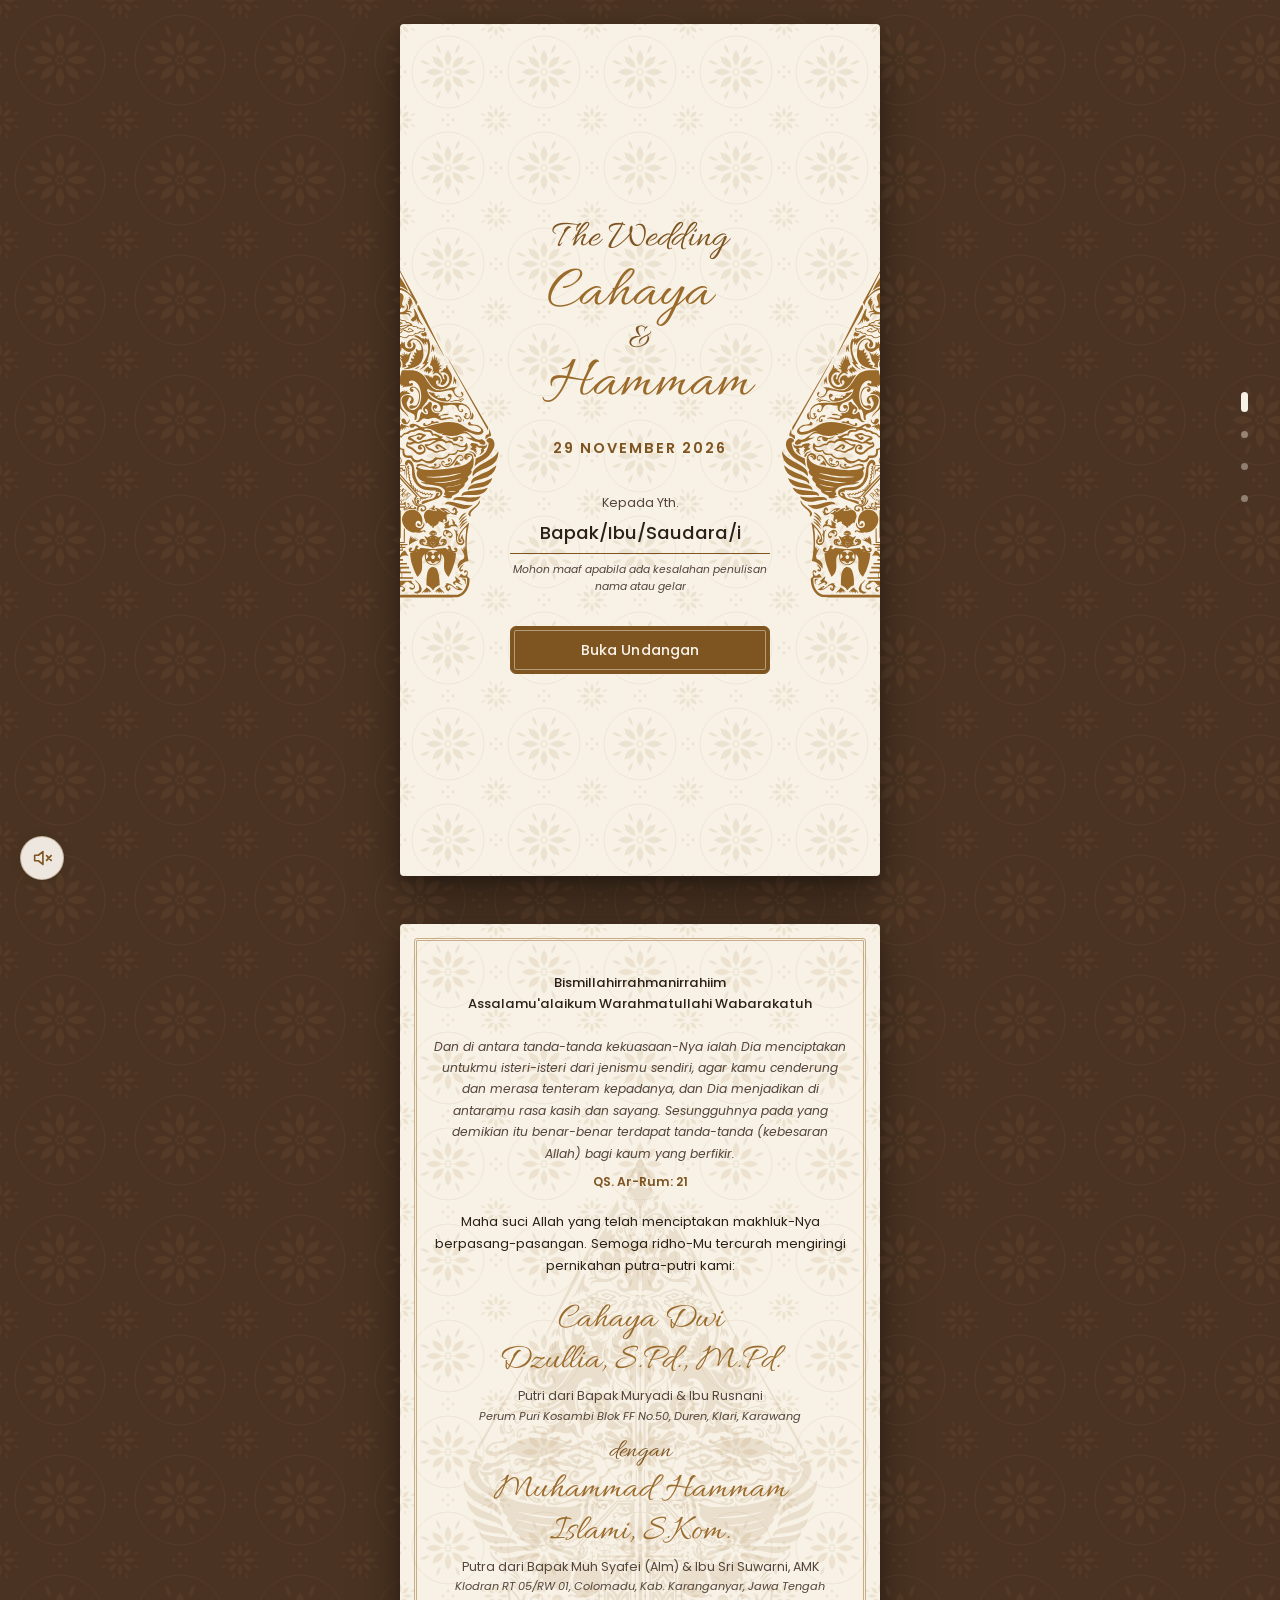
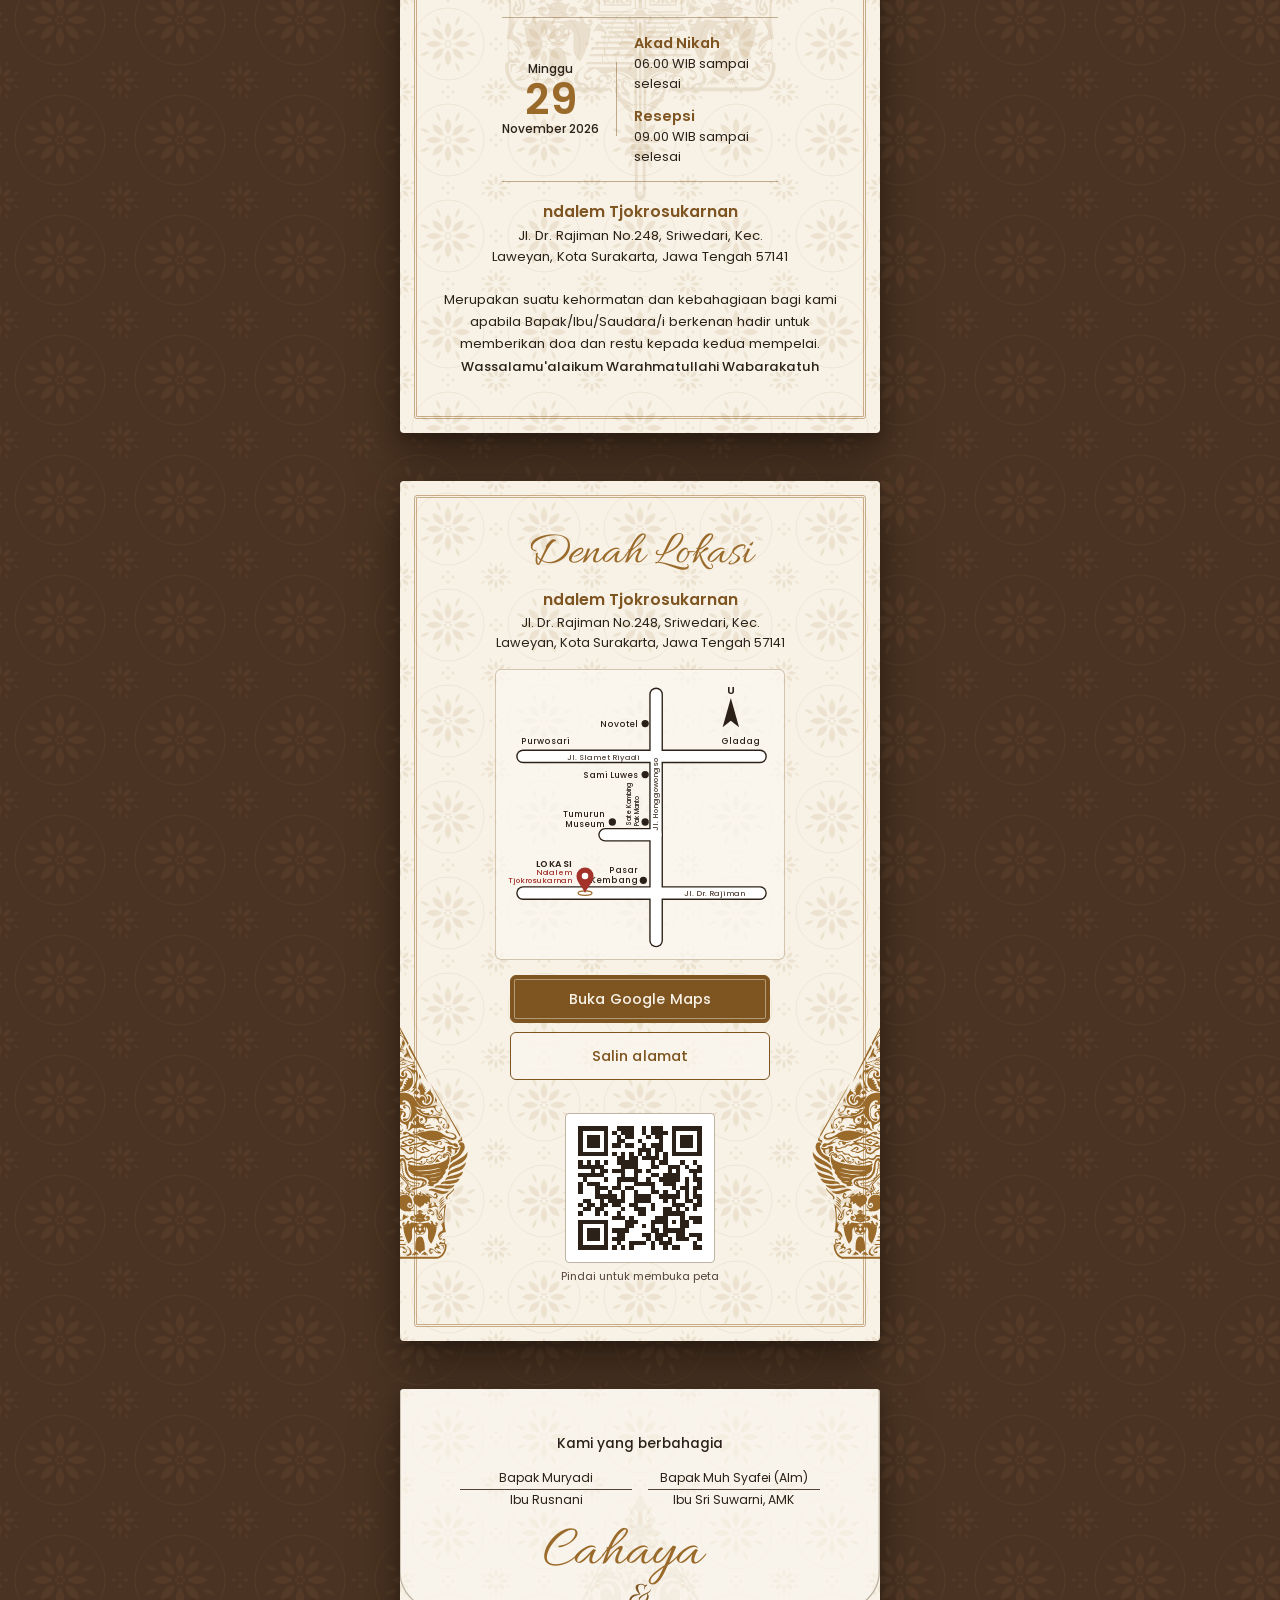
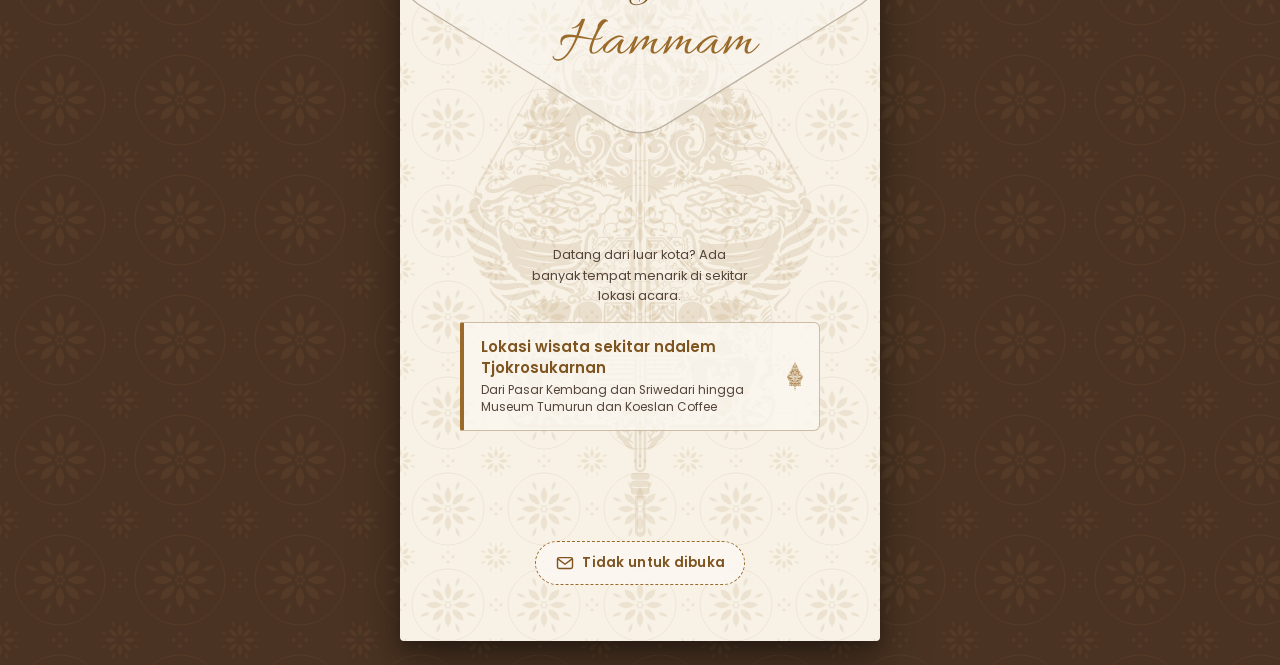
==== index.html @ ea9b7e8a "perubahan peta" ====
<!doctype html>
<html lang="id">
<head>
<meta charset="utf-8">
<meta name="viewport" content="width=device-width, initial-scale=1, viewport-fit=cover">
<meta http-equiv="Content-Security-Policy" content="default-src 'self'; img-src 'self' data:; style-src 'self' 'unsafe-inline'; font-src 'self'; script-src 'self'; base-uri 'self'; form-action 'none'">
<title>The Wedding of Cahaya &amp; Hammam</title>
<meta name="description" content="Undangan pernikahan Cahaya &amp; Hammam, Minggu 29 November 2026 di ndalem Tjokrosukarnan, Surakarta.">
<meta name="theme-color" content="#4A3322">

<meta property="og:type" content="website">
<meta property="og:url" content="https://hammamcahaya.github.io/">
<meta property="og:title" content="The Wedding of Cahaya &amp; Hammam">
<meta property="og:description" content="Minggu, 29 November 2026 di ndalem Tjokrosukarnan, Surakarta">
<meta property="og:image" content="https://hammamcahaya.github.io/assets/img/og-image.jpg?v=6">
<meta property="og:image:width" content="1200">
<meta property="og:image:height" content="630">
<meta name="twitter:card" content="summary_large_image">

<link rel="icon" href="./assets/img/gunungan.svg" type="image/svg+xml">
<link rel="preload" href="./assets/fonts/allura-400.woff2" as="font" type="font/woff2" crossorigin>
<link rel="preload" href="./assets/fonts/poppins-400.woff2" as="font" type="font/woff2" crossorigin>
<link rel="stylesheet" href="./css/style.css">
<script src="./js/main.js" defer></script>
</head>
<body>

<main class="book" id="book">

    <!-- ============ Halaman 1 · Sampul ============ -->
    <section class="page page--cover" id="hal-1" aria-label="Halaman 1 dari 4, sampul">
      <img class="gunungan gunungan--l" src="./assets/img/gunungan.svg" alt="">
      <img class="gunungan gunungan--r" src="./assets/img/gunungan.svg" alt="">
      <div class="page__body cover">
        <p class="cover__eyebrow script">The Wedding</p>
        <h1 class="cover__names script">
          <span>Cahaya</span>
          <span class="cover__amp">&amp;</span>
          <span>Hammam</span>
        </h1>
        <p class="cover__date">29 November 2026</p>

        <div class="guest">
          <p class="guest__to">Kepada Yth. Bapak/Ibu/Saudara/i</p>
          <p class="guest__name" id="guest-name">Bapak/Ibu/Saudara/i</p>
          <p class="guest__note">Mohon maaf apabila ada kesalahan penulisan nama atau gelar</p>
        </div>

        <button class="btn btn--primary" type="button" data-go="1" data-music-start>Buka Undangan</button>
      </div>
    </section>

    <!-- ============ Halaman 2 · Undangan ============ -->
    <section class="page page--invite" id="hal-2" aria-label="Halaman 2 dari 4, undangan">
      <img class="gunungan gunungan--center" src="./assets/img/gunungan.svg" alt="">
      <div class="page__frame" aria-hidden="true"></div>
      <div class="page__body invite">
        <p class="salam">Bismillahirrahmanirrahiim<br>Assalamu'alaikum Warahmatullahi Wabarakatuh</p>

        <blockquote class="ayat">
          <p>Dan di antara tanda-tanda kekuasaan-Nya ialah Dia menciptakan untukmu isteri-isteri dari jenismu sendiri, agar kamu cenderung dan merasa tenteram kepadanya, dan Dia menjadikan di antaramu rasa kasih dan sayang. Sesungguhnya pada yang demikian itu benar-benar terdapat tanda-tanda (kebesaran Allah) bagi kaum yang berfikir.</p>
          <cite>QS. Ar-Rum: 21</cite>
        </blockquote>

        <p class="lead">Maha suci Allah yang telah menciptakan makhluk-Nya berpasang-pasangan. Semoga ridho-Mu tercurah mengiringi pernikahan putra-putri kami:</p>

        <div class="couple">
          <h2 class="couple__name script">Cahaya Dwi Dzullia<span class="couple__degree">, S.Pd., M.Pd.</span></h2>
          <p class="couple__parent">Putri dari Bapak Muryadi &amp; Ibu Rusnani</p>
          <p class="couple__address">Perum Puri Kosambi Blok FF No.50, Duren, Klari, Karawang</p>
          <p class="couple__with">dengan</p>
          <h2 class="couple__name script">Muhammad Hammam Islami<span class="couple__degree">, S.Kom.</span></h2>
          <p class="couple__parent">Putra dari Bapak Muh Syafei (Alm) &amp; Ibu Sri Suwarni, AMK</p>
          <p class="couple__address">Klodran RT 05/RW 01, Colomadu, Kab. Karanganyar, Jawa Tengah</p>
        </div>

        <div class="when">
          <div class="when__date">
            <span class="when__day">Minggu</span>
            <span class="when__num">29</span>
            <span class="when__month">November 2026</span>
          </div>
          <div class="when__events">
            <div class="when__event">
              <h3>Akad Nikah</h3>
              <p>06.00 WIB sampai selesai</p>
            </div>
            <div class="when__event">
              <h3>Resepsi</h3>
              <p>09.00 WIB sampai selesai</p>
            </div>
          </div>
        </div>

        <address class="venue">
          <strong>ndalem Tjokrosukarnan</strong>
          Jl. Dr. Rajiman No.248, Sriwedari, Kec. Laweyan, Kota Surakarta, Jawa Tengah 57141
        </address>

        <p class="lead">Merupakan suatu kehormatan dan kebahagiaan bagi kami apabila Bapak/Ibu/Saudara/i berkenan hadir untuk memberikan doa dan restu kepada kedua mempelai.</p>
        <p class="salam">Wassalamu'alaikum Warahmatullahi Wabarakatuh</p>
      </div>
    </section>

    <!-- ============ Halaman 3 · Denah ============ -->
    <section class="page page--map" id="hal-3" aria-label="Halaman 3 dari 4, denah lokasi">
      <img class="gunungan gunungan--l gunungan--bottom" src="./assets/img/gunungan.svg" alt="">
      <img class="gunungan gunungan--r gunungan--bottom" src="./assets/img/gunungan.svg" alt="">
      <div class="page__frame" aria-hidden="true"></div>
      <div class="page__body map">
        <h2 class="map__title script">Denah Lokasi</h2>
        <address class="venue">
          <strong>ndalem Tjokrosukarnan</strong>
          Jl. Dr. Rajiman No.248, Sriwedari, Kec. Laweyan, Kota Surakarta, Jawa Tengah 57141
        </address>

        <div class="map__grid">
          <figure class="map__figure">
            <svg class="denah" viewBox="0 0 300 300" role="img" aria-labelledby="denah-title">
              <title id="denah-title">Denah: ndalem Tjokrosukarnan di Jl. Dr. Rajiman, sebelah barat Pasar Kembang. Dari Jl. Slamet Riyadi belok ke selatan lewat Jl. Honggowongso, melewati Sami Luwes, Sate Kambing Pak Manto, dan Tumurun Museum.</title>
              <g class="denah__road">
                <path d="M168 18V288"/>
                <path d="M22 86H282"/>
                <path d="M168 172H112"/>
                <path d="M22 236H282"/>
              </g>
              <g class="denah__road-in">
                <path d="M168 18V288"/>
                <path d="M22 86H282"/>
                <path d="M168 172H112"/>
                <path d="M22 236H282"/>
              </g>
              <g class="denah__label denah__label--road">
                <text x="110" y="89.5" text-anchor="middle">Jl. Slamet Riyadi</text>
                <text x="232" y="239.5" text-anchor="middle">Jl. Dr. Rajiman</text>
                <text transform="translate(170.5 128) rotate(-90)" text-anchor="middle">Jl. Honggowongso</text>
              </g>
              <g class="denah__label">
                <text x="20" y="72">Purwosari</text>
                <text x="282" y="72" text-anchor="end">Gladag</text>
              </g>
              <g class="denah__poi">
                <circle cx="156" cy="50" r="4"/>
                <circle cx="156" cy="106" r="4"/>
                <circle cx="156" cy="158" r="4"/>
                <circle cx="120" cy="158" r="4"/>
                <circle cx="154" cy="222" r="4"/>
              </g>
              <g class="denah__label">
                <text x="148" y="54" text-anchor="end">Novotel</text>
                <text x="148" y="110" text-anchor="end">Sami Luwes</text>
                <text x="112" y="152" text-anchor="end">Tumurun</text>
                <text x="112" y="163" text-anchor="end">Museum</text>
                <text x="148" y="214" text-anchor="end">Pasar</text>
                <text x="148" y="225" text-anchor="end">Kembang</text>
              </g>
              <g class="denah__label denah__label--vertical">
                <text transform="translate(140 162) rotate(-90)">Sate Kambing</text>
                <text transform="translate(149 162) rotate(-90)">Pak Manto</text>
              </g>
              <g class="denah__pin" transform="translate(90 236) scale(.85)">
                <ellipse cx="0" cy="0" rx="9" ry="3"/>
                <path d="M0 0C-4 -9 -11 -14 -11 -22A11 11 0 1 1 11 -22C11 -14 4 -9 0 0Z"/>
                <circle cx="0" cy="-22" r="4.2"/>
              </g>
              <g class="denah__label denah__label--venue">
                <text x="76" y="207" text-anchor="end">LOKASI</text>
                <text x="76" y="216" text-anchor="end" class="denah__venue-name">Ndalem</text>
                <text x="76" y="224.5" text-anchor="end" class="denah__venue-name">Tjokrosukarnan</text>
              </g>
              <g class="denah__north" transform="translate(250 40)">
                <path d="M0 -18L9 14L0 7L-9 14Z"/>
                <text x="0" y="-22" text-anchor="middle">U</text>
              </g>
            </svg>
          </figure>

          <div class="map__actions">
            <a class="btn btn--primary" href="https://maps.app.goo.gl/uGNZ8pQ9KB5hsvbt7" target="_blank" rel="noopener">Buka Google Maps</a>
            <button class="btn btn--ghost" type="button" id="copy-address" data-address="ndalem Tjokrosukarnan, Jl. Dr. Rajiman No.248, Sriwedari, Kec. Laweyan, Kota Surakarta, Jawa Tengah 57141">Salin alamat</button>
            <p class="copy-status" id="copy-status" role="status" aria-live="polite"></p>
            <figure class="qr">
              <img src="./assets/img/qr-maps.svg" alt="Kode QR menuju lokasi di Google Maps" width="96" height="96">
              <figcaption>Pindai untuk membuka peta</figcaption>
            </figure>
          </div>
        </div>
      </div>
    </section>

    <!-- ============ Halaman 4 · Penutup ============ -->
    <section class="page page--closing" id="hal-4" aria-label="Halaman 4 dari 4, penutup">
      <img class="gunungan gunungan--center" src="./assets/img/gunungan.svg" alt="">
      <div class="page__body closing">
        <div class="closing__flap">
          <svg class="envelope" viewBox="0 0 100 100" preserveAspectRatio="none" aria-hidden="true">
            <path d="M0 0V52Q0 58 4.6 61.9L44.6 95.5Q50 100 55.4 95.5L95.4 61.9Q100 58 100 52V0" vector-effect="non-scaling-stroke"/>
          </svg>
          <p class="closing__intro">Kami yang berbahagia</p>
          <div class="closing__families">
            <p><span>Bapak Muryadi</span><span>Ibu Rusnani</span></p>
            <p><span>Bapak Muh Syafei (Alm)</span><span>Ibu Sri Suwarni, AMK</span></p>
          </div>
          <p class="closing__names script"><span>Cahaya</span> <span class="cover__amp">&amp;</span> <span>Hammam</span></p>
        </div>

        <div class="chapters">
          <p class="chapters__intro">Datang dari luar kota? Ada banyak tempat menarik di sekitar lokasi acara.</p>
          <button class="chapter" type="button" data-modal="bab-sekitar">
            <span class="chapter__title">Lokasi wisata sekitar ndalem Tjokrosukarnan</span>
            <span class="chapter__hint">Dari Pasar Kembang dan Sriwedari hingga Museum Tumurun dan Koeslan Coffee</span>
          </button>
        </div>

        <button class="secret-link" type="button" data-modal="bab-hadiah">
          <svg viewBox="0 0 24 24" aria-hidden="true"><rect x="3" y="5.5" width="18" height="13" rx="2"/><path d="M3.5 7l8.5 6.5L20.5 7"/></svg>
          Tidak untuk dibuka
        </button>
      </div>
    </section>

</main>

<!-- Musik latar: preload="none" → baru diunduh setelah tamu menekan "Buka Undangan" atau tombol musik -->
<audio id="bgm" src="./assets/audio/yen-ing-tawang-lite.m4a" preload="none" loop></audio>
<button class="music-toggle" id="music-toggle" type="button" aria-label="Putar musik" aria-pressed="false">
  <svg class="icon-on" viewBox="0 0 24 24" aria-hidden="true"><path d="M4 9v6h4l5 4V5L8 9H4z"/><path d="M16.5 8.5a5 5 0 0 1 0 7M19 6a8.5 8.5 0 0 1 0 12"/></svg>
  <svg class="icon-off" viewBox="0 0 24 24" aria-hidden="true"><path d="M4 9v6h4l5 4V5L8 9H4z"/><path d="M17 9.5l5 5M22 9.5l-5 5"/></svg>
</button>

<nav class="dots" id="dots" aria-label="Halaman">
  <a href="#1" data-go="0" aria-label="Halaman 1, sampul"></a>
  <a href="#2" data-go="1" aria-label="Halaman 2, undangan"></a>
  <a href="#3" data-go="2" aria-label="Halaman 3, denah lokasi"></a>
  <a href="#4" data-go="3" aria-label="Halaman 4, penutup"></a>
</nav>

<!-- ============ Modal 1 ============ -->
<dialog class="sheet" id="bab-sekitar" aria-labelledby="bab-sekitar-title">
  <div class="sheet__head">
    <h2 id="bab-sekitar-title">Lokasi wisata sekitar ndalem Tjokrosukarnan</h2>
    <button class="sheet__close" type="button" data-close aria-label="Tutup">
      <svg viewBox="0 0 24 24" aria-hidden="true"><path d="M6 6l12 12M18 6L6 18"/></svg>
    </button>
  </div>
  <div class="sheet__body">
    <p class="sheet__lead">Ndalem Tjokrosukarnan berdiri di tepi Jalan Dr. Radjiman, jalan tertua di Kota Solo. Di sekitarnya ada pasar tradisional, museum, kampung batik, hingga kedai kopi modern. Tempat-tempat berikut diurutkan dari yang terdekat; jaraknya perkiraan garis lurus dari lokasi acara.</p>

    <h4>Pasar Kembang <span class="sheet__dist">± 100 m</span></h4>
    <figure class="sheet__fig">
      <img src="./assets/img/artikel/pasar-kembang.webp" alt="Bangunan Pasar Kembang Solo beratap merah dengan pedagang bunga di depannya" width="720" height="480" loading="lazy" decoding="async">
      <figcaption>Pasar Kembang, pusat jual beli bunga di Solo. <span class="credit">Foto: <a href="https://commons.wikimedia.org/wiki/File%3AFlower_market_pasar_kembang_solo_-_panoramio.jpg" target="_blank" rel="noopener">businesssolo</a>, <a href="https://creativecommons.org/licenses/by/3.0/deed.id" target="_blank" rel="noopener">CC BY 3.0</a></span></figcaption>
    </figure>
    <p>Tempat terdekat, hanya sepelemparan batu ke arah timur, di pertemuan Jalan Dr. Radjiman dan Jalan Honggowongso. Lokasi ini dahulu berupa taman; sejak 1960-an para pedagang bunga mulai berjualan di sana hingga menjadi pasar. Di sinilah warga Solo membeli kembang untuk <i>nyekar</i>, sesaji, dan upacara adat, termasuk <i>kembang setaman</i> untuk siraman pengantin. Banyak pedagangnya buka hingga 24 jam.</p>

    <h4>Tumurun Private Museum <span class="sheet__dist">± 200 m</span></h4>
    <figure class="sheet__fig">
      <img src="./assets/img/artikel/tumurun-raden-saleh.webp" alt="Lukisan kapal diterjang badai berbingkai emas karya Raden Saleh" width="720" height="480" loading="lazy" decoding="async">
      <figcaption><i>British Marine Vessel in Heavy Weather</i> karya Raden Saleh, salah satu koleksi Tumurun. <span class="credit">Foto: <a href="https://commons.wikimedia.org/wiki/File%3ALukisan_Raden_Saleh_British_Marine_Vessel_in_Heavy_Weather.jpg" target="_blank" rel="noopener">Risanprasetyo</a>, <a href="https://creativecommons.org/licenses/by-sa/4.0/deed.id" target="_blank" rel="noopener">CC BY-SA 4.0</a></span></figcaption>
    </figure>
    <p>Hanya beberapa langkah ke utara, museum seni rupa milik keluarga H.M. Lukminto ini dibuka pada April 2018. Nama <i>Tumurun</i> berasal dari kata <i>turun-temurun</i>. Koleksinya memadukan karya maestro seperti Raden Saleh, Affandi, dan Basoeki Abdullah dengan seni kontemporer dan mobil antik.</p>

    <h4>House of Danar Hadi <span class="sheet__dist">± 400 m</span></h4>
    <figure class="sheet__fig">
      <img src="./assets/img/artikel/danar-hadi.webp" alt="Tiga pembatik sedang membatik kain di meja kerja" width="720" height="480" loading="lazy" decoding="async">
      <figcaption>Pembatik di House of Danar Hadi. <span class="credit">Foto: <a href="https://commons.wikimedia.org/wiki/File%3AHouse_of_Danar_Hadi.jpg" target="_blank" rel="noopener">Christophe95</a>, <a href="https://creativecommons.org/licenses/by-sa/4.0/deed.id" target="_blank" rel="noopener">CC BY-SA 4.0</a></span></figcaption>
    </figure>
    <p>Di Jalan Slamet Riyadi, di kompleks nDalem Wuryaningratan, terdapat museum batik milik H. Santosa Doellah yang mengoleksi batik sejak 1967, mulai dari batik Belanda, Tionghoa, Djawa Hokokai, hingga batik keraton. Pengunjung bisa ikut tur, mencoba membatik, lalu bersantai di kafenya.</p>

    <h4>Museum Radya Pustaka <span class="sheet__dist">± 400 m</span></h4>
    <figure class="sheet__fig">
      <img src="./assets/img/artikel/radya-pustaka.webp" alt="Papan nama Museum Radya Pustaka Surakarta di depan bangunan museum" width="720" height="480" loading="lazy" decoding="async">
      <figcaption>Halaman depan Museum Radya Pustaka. <span class="credit">Foto: <a href="https://commons.wikimedia.org/wiki/File%3AHalaman_depan_Museum_Radya_Pustaka_Tahun_2024.jpg" target="_blank" rel="noopener">Sekar Jarwo Soekarno</a>, <a href="https://creativecommons.org/licenses/by/4.0/deed.id" target="_blank" rel="noopener">CC BY 4.0</a></span></figcaption>
    </figure>
    <p>Berada di dalam kompleks Taman Sriwedari, museum ini didirikan pada 28 Oktober 1890 oleh K.R.A. Sosrodiningrat IV, Patih Keraton Surakarta, dan dikenal sebagai museum tertua di Indonesia yang didirikan oleh pribumi. Koleksinya meliputi naskah Jawa kuno, wayang, dan benda pusaka.</p>

    <h4>Taman Sriwedari dan Wayang Orang <span class="sheet__dist">± 500 m</span></h4>
    <figure class="sheet__fig">
      <img src="./assets/img/artikel/sriwedari.webp" alt="Gapura lengkung berukir di pintu masuk Taman Sriwedari" width="720" height="480" loading="lazy" decoding="async">
      <figcaption>Gapura Taman Sriwedari. <span class="credit">Foto: <a href="https://commons.wikimedia.org/wiki/File%3AGate_of_Sriwedari_Park.jpg" target="_blank" rel="noopener">Christophe95</a>, <a href="https://creativecommons.org/licenses/by-sa/4.0/deed.id" target="_blank" rel="noopener">CC BY-SA 4.0</a></span></figcaption>
    </figure>
    <p>Di utara, di tepi Jalan Slamet Riyadi, terbentang Taman Sriwedari yang dibangun oleh Sri Susuhunan Pakubuwono X pada akhir abad ke-19 sebagai taman hiburan rakyat. Gedung Wayang Orang Sriwedari di dalamnya masih rutin mementaskan kisah Ramayana dan Mahabharata. Kawasan ini juga pernah menjadi tuan rumah PON I tahun 1948.</p>

    <h4>Pasar Klewer <span class="sheet__dist">± 1,2 km</span></h4>
    <figure class="sheet__fig">
      <img src="./assets/img/artikel/pasar-klewer.webp" alt="Bangunan Pasar Klewer bertingkat dengan papan nama besar di bagian depan" width="720" height="480" loading="lazy" decoding="async">
      <figcaption>Pasar Klewer, sentra batik di sisi barat Keraton Surakarta. <span class="credit">Foto: <a href="https://commons.wikimedia.org/wiki/File%3APasar_Klewer_Solo.jpg" target="_blank" rel="noopener">Aqilla Rahmi</a>, <a href="https://creativecommons.org/licenses/by/4.0/deed.id" target="_blank" rel="noopener">CC BY 4.0</a></span></figcaption>
    </figure>
    <p>Di ujung timur Jalan Dr. Radjiman, di sisi barat Keraton Surakarta, berdiri pusat grosir batik terbesar di Jawa Tengah. Namanya berasal dari kebiasaan pedagang memanggul batik di bahu hingga kainnya menjuntai, atau <i>kleweran</i>. Selain batik, di sini juga dijual lurik, kebaya, dan aneka kain untuk oleh-oleh.</p>

    <h4>Koeslan Coffee Roastery <span class="sheet__dist">± 1,8 km</span></h4>
    <p>Bagi pencinta kopi, mampirlah ke Jalan Dr. Radjiman No. 476B, masih satu jalan dengan lokasi acara ke arah barat. Koeslan adalah <i>roastery</i> kopi artisan asal Solo yang berdiri sejak 2016 dan menyangrai biji kopi Nusantara seperti Gayo, Flores, dan Toraja.</p>

    <h4>Kampung Batik Laweyan <span class="sheet__dist">± 2,2 km</span></h4>
    <figure class="sheet__fig">
      <img src="./assets/img/artikel/laweyan.webp" alt="Tukang becak melintas di depan rumah bertembok tinggi di Kampung Batik Laweyan" width="720" height="480" loading="lazy" decoding="async">
      <figcaption>Becak melintas di Kampung Batik Laweyan. <span class="credit">Foto: <a href="https://commons.wikimedia.org/wiki/File%3ABecak_Kampung_Batik_Laweyan.jpg" target="_blank" rel="noopener">Herusutimbul</a>, <a href="https://creativecommons.org/licenses/by-sa/4.0/deed.id" target="_blank" rel="noopener">CC BY-SA 4.0</a></span></figcaption>
    </figure>
    <p>Menyusuri Jalan Dr. Radjiman ke arah barat, Bapak/Ibu/Saudara/i akan sampai di kampung saudagar batik yang tersohor sejak masa kolonial. Rumah-rumah bertembok tinggi dan gang sempitnya kini dipenuhi toko batik dan tempat belajar membatik.</p>

    <p class="sheet__end">Selamat menikmati Solo. Kami berharap kehangatan kota ini ikut menyambut kehadiran Bapak/Ibu/Saudara/i.</p>
  </div>
</dialog>

<!-- ============ Modal 3 · Tidak untuk dibuka ============ -->
<dialog class="sheet sheet--short" id="bab-hadiah" aria-labelledby="bab-hadiah-title">
  <div class="sheet__head">
    <h2 id="bab-hadiah-title">Tidak untuk dibuka</h2>
    <button class="sheet__close" type="button" data-close aria-label="Tutup">
      <svg viewBox="0 0 24 24" aria-hidden="true"><path d="M6 6l12 12M18 6L6 18"/></svg>
    </button>
  </div>
  <div class="sheet__body">
    <p class="sheet__lead">Jika Anda ingin kami membeli kulkas 2 pintu, rumah 2 hektar, emas 76 kg, Manchester United, melengserkan *******, Anda dapat mengirim ke:</p>
    <div class="accounts">
      <div class="account">
        <img class="account__gunungan" src="./assets/img/gunungan.svg" alt="">
        <p class="account__bank">BCA</p>
        <div class="account__row">
          <p class="account__number">3920618714</p>
          <button class="account__copy" type="button" data-copy="3920618714" aria-label="Salin nomor rekening Muhammad Hammam Islami"><svg class="icon-copy" viewBox="0 0 24 24" aria-hidden="true"><rect x="9" y="9" width="11" height="11" rx="2"/><path d="M5 15V6a2 2 0 0 1 2-2h9"/></svg><svg class="icon-check" viewBox="0 0 24 24" aria-hidden="true"><path d="M5 12.5l4.5 4.5L19 7.5"/></svg></button>
        </div>
        <p class="account__name">Muhammad Hammam Islami</p>
        <p class="account__status" role="status" aria-live="polite"></p>
      </div>
      <div class="account">
        <img class="account__gunungan" src="./assets/img/gunungan.svg" alt="">
        <p class="account__bank">BCA</p>
        <div class="account__row">
          <p class="account__number">0154126119</p>
          <button class="account__copy" type="button" data-copy="0154126119" aria-label="Salin nomor rekening Cahaya Dwi Dzullia"><svg class="icon-copy" viewBox="0 0 24 24" aria-hidden="true"><rect x="9" y="9" width="11" height="11" rx="2"/><path d="M5 15V6a2 2 0 0 1 2-2h9"/></svg><svg class="icon-check" viewBox="0 0 24 24" aria-hidden="true"><path d="M5 12.5l4.5 4.5L19 7.5"/></svg></button>
        </div>
        <p class="account__name">Cahaya Dwi Dzullia</p>
        <p class="account__status" role="status" aria-live="polite"></p>
      </div>
    </div>
  </div>
</dialog>

</body>
</html>
---- css/style.css ----
/* =========================================================
   Undangan Cahaya & Hammam
   Mobile-first. Empat halaman disusun ke bawah dan digulir:
   penuh layar di HP, berupa lembaran di atas "meja" sogan di layar lebar.
   ========================================================= */

@font-face { font-family: "Allura"; src: url("../assets/fonts/allura-400.woff2") format("woff2"); font-weight: 400; font-display: swap; }
@font-face { font-family: "Poppins"; src: url("../assets/fonts/poppins-400.woff2") format("woff2"); font-weight: 400; font-display: swap; }
@font-face { font-family: "Poppins"; src: url("../assets/fonts/poppins-400i.woff2") format("woff2"); font-weight: 400; font-style: italic; font-display: swap; }
@font-face { font-family: "Poppins"; src: url("../assets/fonts/poppins-500.woff2") format("woff2"); font-weight: 500; font-display: swap; }
@font-face { font-family: "Poppins"; src: url("../assets/fonts/poppins-600.woff2") format("woff2"); font-weight: 600; font-display: swap; }

:root {
  --bg: #F7F1E6;        /* kertas krem */
  --paper: #FBF7F0;     /* kertas modal, lebih terang untuk bacaan panjang */
  --motif: #EADFC8;
  --gold: #9A6A2A;      /* ornamen & teks script besar (>= 24px) */
  --gold-ink: #7E5420;  /* teks emas kecil, kontras 5.9:1 */
  --ink: #2B2118;       /* teks isi, kontras 14:1 */
  --ink-soft: #54443A;
  --line: #BFB4A3;
  --sogan: #4A3322;     /* cokelat batik Solo untuk meja */
  --pin: #A3322B;

  --script: "Allura", "Segoe Script", cursive;
  --sans: "Poppins", system-ui, -apple-system, "Segoe UI", sans-serif;

  --pad-x: max(30px, 12.5%);
  --ease-page: cubic-bezier(.32, .08, .24, 1);

  font-size: clamp(14px, 1.85dvh, 17px);
}

*, *::before, *::after { box-sizing: border-box; }

html {
  scroll-snap-type: y proximity;
  scroll-behavior: smooth;
}

body {
  margin: 0;
  font-family: var(--sans);
  font-weight: 400;
  line-height: 1.55;
  color: var(--ink);
  background: var(--bg) url("../assets/img/motif.svg") 0 0 / 96px;
  -webkit-font-smoothing: antialiased;
  -webkit-tap-highlight-color: transparent;
}

h1, h2, h3, p, figure, blockquote, dl, dd, ol { margin: 0; }
button { font: inherit; color: inherit; }
img, svg { display: block; }

.script { font-family: var(--script); font-weight: 400; color: var(--gold); line-height: 1.05; }

:focus-visible { outline: 2px solid var(--gold-ink); outline-offset: 3px; border-radius: 4px; }

/* ---------- Halaman ---------- */

.page {
  position: relative;
  overflow: hidden;
  min-height: 100vh;
  min-height: 100svh;
  background: var(--bg) url("../assets/img/motif.svg") 0 0 / 96px;
  scroll-snap-align: start;
}

.page__body {
  position: relative;
  z-index: 2;
  min-height: inherit;
  display: flex;
  flex-direction: column;
  align-items: center;
  justify-content: center;
  text-align: center;
  padding:
    calc(48px + env(safe-area-inset-top))
    var(--pad-x)
    calc(56px + env(safe-area-inset-bottom));
}

/* bingkai ganda seperti kartu undangan */
.page__frame {
  position: absolute;
  inset: 14px;
  border: 3px double rgba(154, 106, 42, .5);
  border-radius: 3px;
  pointer-events: none;
  z-index: 1;
}

/* garis tipis pemisah antarhalaman di HP */
.page + .page { border-top: 1px solid rgba(126, 84, 32, .18); }

/* ---------- Gunungan ---------- */

.gunungan {
  position: absolute;
  z-index: 1;
  top: 50%;
  width: clamp(150px, 52%, 300px);
  height: auto;
  pointer-events: none;
  -webkit-user-drag: none;
}
.gunungan--l { left: 0; transform: translate(-60%, -50%); }
.gunungan--r { right: 0; transform: translate(60%, -50%); }

/* halaman 2 & 4: satu gunungan di tengah, samar di belakang teks seperti tanda air */
.gunungan--center {
  left: 50%;
  width: min(80%, 360px);
  transform: translate(-50%, -50%);
  opacity: .13;
}

/* halaman 3: gunungan di sudut bawah kiri dan kanan */
.gunungan--bottom { width: clamp(120px, 38%, 230px); top: auto; bottom: 3%; }
.gunungan--bottom.gunungan--l { transform: translateX(-62%); }
.gunungan--bottom.gunungan--r { transform: translateX(62%); }

/* ---------- Tombol ---------- */

.btn {
  display: inline-flex;
  align-items: center;
  justify-content: center;
  min-height: 48px;
  width: min(100%, 17rem);
  padding: .7rem 1.4rem;
  border-radius: 6px;
  border: 1px solid var(--gold-ink);
  font-size: .95rem;
  font-weight: 500;
  letter-spacing: .01em;
  text-decoration: none;
  cursor: pointer;
  transition: background-color .2s, color .2s;
}
.btn--primary {
  background: var(--gold-ink);
  color: var(--bg);
  box-shadow: inset 0 0 0 3px var(--gold-ink), inset 0 0 0 4px rgba(247, 241, 230, .45);
}
.btn--primary:hover { background: #6A461A; }
.btn--ghost { background: rgba(251, 247, 240, .7); color: var(--gold-ink); }
.btn--ghost:hover { background: var(--paper); }

/* ---------- Halaman 1 · Sampul ---------- */

/* sampul: kolom teks selebar ruang di antara dua gunungan (40% lebar gunungan terlihat), agar huruf tidak jatuh di atas ornamen */
.page__body.cover { gap: 0; padding-inline: calc(clamp(150px, 52%, 300px) * .4 + 6px); }

.cover__eyebrow { font-size: 2.5rem; color: var(--gold-ink); }

.cover__names {
  display: flex;
  flex-direction: column;
  align-items: center;
  margin-top: .6rem;
  font-size: clamp(3rem, 6.6dvh, 4.4rem);
  line-height: .92;
}
.cover__names span:last-child { margin-left: .35em; }
.cover__names span:first-child { margin-right: .35em; }
.cover__amp { font-size: .6em; color: var(--gold-ink); line-height: 1; }

.cover__date {
  margin-top: 1.6rem;
  font-size: .95rem;
  font-weight: 600;
  letter-spacing: .14em;
  text-transform: uppercase;
  color: var(--gold-ink);
}

.guest {
  width: min(100%, 17rem);
  margin: 2.2rem 0 2rem;
}
.guest__to { font-size: .82rem; color: var(--ink-soft); }
.guest__name {
  margin-top: .35rem;
  padding: .25rem 0 .45rem;
  border-bottom: 1px solid var(--gold-ink);
  font-size: 1.2rem;
  font-weight: 500;
  line-height: 1.35;
  overflow-wrap: anywhere;
  text-wrap: balance;
}
.guest__note { margin-top: .55rem; font-size: .7rem; font-style: italic; color: var(--ink-soft); }

/* ---------- Halaman 2 · Undangan ---------- */

/* halaman 2 tidak punya gunungan di sisi, jadi kolom isi boleh lebih lebar (tetap di dalam bingkai) */
.page__body.invite { font-size: .86rem; padding-inline: max(30px, 7%); }

.salam { font-weight: 500; line-height: 1.6; }

.ayat {
  margin: 1.4rem 0 1.2rem;
  font-size: .8rem;
  font-style: italic;
  line-height: 1.75;
  color: var(--ink-soft);
}
.ayat cite {
  display: block;
  margin-top: .45rem;
  font-style: normal;
  font-weight: 600;
  color: var(--gold-ink);
}

.lead { line-height: 1.7; text-wrap: pretty; }

.couple { margin: 1.1rem 0 1.4rem; }
.couple__name { margin-top: .3rem; font-size: 2.35rem; line-height: 1.15; text-wrap: balance; }
/* gelar ditulis dengan huruf yang sama dengan nama, tetapi tidak terpisah dari baris nama */
.couple__degree { white-space: nowrap; }
.couple__parent { margin-top: .3rem; font-size: .82rem; color: var(--ink-soft); }
.couple__address { margin-top: .15rem; font-size: .74rem; font-style: italic; line-height: 1.5; color: var(--ink-soft); }
.couple__with { margin: .9rem 0 .3rem; font-family: var(--script); font-size: 1.7rem; color: var(--gold-ink); line-height: 1; }

.when {
  display: grid;
  grid-template-columns: auto 1fr;
  align-items: center;
  gap: 1.1rem;
  width: min(100%, 18rem);
  margin-bottom: 1.2rem;
  padding: .9rem 0;
  border-block: 1px solid rgba(126, 84, 32, .45);
  text-align: left;
}
.when__date {
  display: grid;
  justify-items: center;
  padding-right: 1.1rem;
  border-right: 1px solid rgba(126, 84, 32, .45);
  line-height: 1.2;
}
.when__day, .when__month { font-size: .78rem; font-weight: 500; }
.when__num { font-size: 2.8rem; font-weight: 600; color: var(--gold); line-height: 1.05; }
.when__events { display: grid; gap: .7rem; }
.when__event h3 { font-size: .95rem; font-weight: 600; color: var(--gold-ink); }
.when__event p { font-size: .84rem; }

.venue {
  margin-bottom: 1.4rem;
  font-style: normal;
  line-height: 1.6;
  text-wrap: balance;
}
.venue strong { display: block; font-size: 1.02rem; font-weight: 600; color: var(--gold-ink); }

.invite > .lead:last-of-type { margin-bottom: 1rem; }

/* ---------- Halaman 3 · Denah ---------- */

.map__title { font-size: 3.1rem; margin-bottom: .6rem; }
.map .venue { font-size: .84rem; margin-bottom: 1rem; }

.map__grid {
  display: grid;
  gap: 1rem;
  justify-items: center;
  width: 100%;
}

.map__figure {
  width: min(100%, 19rem);
  padding: .5rem;
  background: rgba(251, 247, 240, .75);
  border: 1px solid rgba(126, 84, 32, .3);
  border-radius: 6px;
}
.denah { width: 100%; height: auto; font-family: var(--sans); }
.denah__road path { fill: none; stroke: var(--ink); stroke-width: 15; stroke-linecap: round; }
.denah__road-in path { fill: none; stroke: #fff; stroke-width: 12; stroke-linecap: round; }
.denah__label text { font-size: 9.5px; font-weight: 500; fill: var(--ink); }
.denah__label--road text { font-size: 8.5px; font-weight: 500; fill: var(--ink-soft); }
.denah__label--venue text { font-size: 10px; font-weight: 700; letter-spacing: .04em; fill: var(--ink); }
.denah__label--venue .denah__venue-name { font-size: 8.5px; font-weight: 500; letter-spacing: 0; fill: var(--pin); }
.denah__label--vertical text { font-size: 7px; }
.denah__poi circle { fill: var(--ink); }
.denah__pin ellipse { fill: none; stroke: var(--gold); stroke-width: 1.6; }
.denah__pin path { fill: var(--pin); }
.denah__pin circle { fill: #fff; }
.denah__north path { fill: var(--ink); }
.denah__north text { font-size: 12px; font-weight: 600; fill: var(--ink); }

.map__actions {
  display: grid;
  gap: .6rem;
  justify-items: center;
  width: 100%;
}
.copy-status { min-height: 1.2em; font-size: .78rem; color: var(--gold-ink); }

.qr { display: grid; justify-items: center; gap: .35rem; }
.qr img {
  width: 96px;
  height: 96px;
  padding: 4px;
  background: #fff;
  border: 1px solid var(--line);
  border-radius: 4px;
}
.qr figcaption { font-size: .72rem; color: var(--ink-soft); }

/* Di perangkat dengan mouse, tamu bisa memindai QR dengan HP-nya: tampilkan besar. */
@media (hover: hover) and (pointer: fine) {
  .qr img { width: 150px; height: 150px; }
}

/* ---------- Halaman 4 · Penutup ---------- */

/* tanpa padding samping agar garis amplop menempel tepat di pojok kiri-kanan halaman */
.closing { justify-content: flex-start; padding-top: 0; padding-inline: 0; }

.closing__flap {
  position: relative;
  width: 100%;
  padding: calc(44px + env(safe-area-inset-top)) var(--pad-x) 4.6rem;
}
.envelope {
  position: absolute;
  inset: 0;
  width: 100%;
  height: 100%;
  overflow: visible;
  pointer-events: none;
}
.envelope path { fill: rgba(251, 247, 240, .55); stroke: var(--line); stroke-width: 1.4; }

.closing__intro { position: relative; font-size: .9rem; font-weight: 500; }

.closing__families {
  position: relative;
  display: grid;
  grid-template-columns: 1fr 1fr;
  gap: 1rem;
  margin-top: 1rem;
  font-size: .8rem;
  line-height: 1.35;
}
.closing__families span { display: block; }
.closing__families span:first-child { padding-bottom: .15rem; border-bottom: 1px solid var(--ink-soft); margin-bottom: .15rem; }

.closing__names {
  position: relative;
  margin-top: 1.1rem;
  font-size: clamp(2.8rem, 6.6dvh, 3.8rem);
  display: flex;
  flex-direction: column;
  align-items: center;
  line-height: .95;
}
.closing__names span:first-child { margin-right: .6em; }
.closing__names span:last-child { margin-left: .6em; }

.chapters {
  display: grid;
  gap: .8rem;
  width: 100%;
  margin-block: auto;
  padding: 1.6rem var(--pad-x) 0;
}
.chapters__intro { max-width: 15.5rem; margin: 0 auto .2rem; font-size: .84rem; line-height: 1.6; color: var(--ink-soft); text-wrap: pretty; }

.chapter {
  display: grid;
  gap: .2rem;
  width: 100%;
  padding: .95rem 3rem .95rem 1.1rem;
  text-align: left;
  cursor: pointer;
  background: rgba(251, 247, 240, .82) url("../assets/img/gunungan.svg") no-repeat right 1rem center / 16px auto;
  border: 1px solid rgba(126, 84, 32, .35);
  border-left: 4px solid var(--gold);
  border-radius: 2px 6px 6px 2px;
  transition: background-color .2s, border-color .2s;
}
.chapter:hover { background-color: #fff; border-color: var(--gold-ink); }
.chapter__title { font-size: .98rem; font-weight: 600; color: var(--gold-ink); line-height: 1.35; }
.chapter__hint { font-size: .78rem; color: var(--ink-soft); line-height: 1.45; }

/* tombol "Tidak untuk dibuka" di dasar halaman 4: amplop bergaris putus-putus */
.secret-link {
  display: inline-flex;
  align-items: center;
  gap: .5rem;
  margin-top: 2rem;
  min-height: 44px;
  padding: .55rem 1.2rem;
  border: 1.5px dashed var(--gold);
  border-radius: 999px;
  background: rgba(251, 247, 240, .9);
  font-size: .88rem;
  font-weight: 600;
  letter-spacing: .02em;
  color: var(--gold-ink);
  cursor: pointer;
  transition: background-color .2s;
}
.secret-link svg { width: 20px; height: 20px; fill: none; stroke: currentColor; stroke-width: 1.7; stroke-linejoin: round; }
.secret-link:hover { background: #fff; }

/* ---------- Tombol musik ---------- */

.music-toggle {
  position: fixed;
  left: calc(14px + env(safe-area-inset-left));
  bottom: calc(14px + env(safe-area-inset-bottom));
  z-index: 60;
  display: grid;
  place-items: center;
  width: 44px;
  height: 44px;
  padding: 0;
  border: 1px solid rgba(126, 84, 32, .35);
  border-radius: 50%;
  background: rgba(251, 247, 240, .92);
  box-shadow: 0 2px 10px rgba(43, 33, 24, .18);
  cursor: pointer;
}
.music-toggle svg {
  grid-area: 1 / 1;
  width: 22px;
  height: 22px;
  fill: none;
  stroke: var(--gold-ink);
  stroke-width: 1.8;
  stroke-linecap: round;
  stroke-linejoin: round;
}
.music-toggle .icon-on { display: none; }
.music-toggle[aria-pressed="true"] .icon-on { display: block; }
.music-toggle[aria-pressed="true"] .icon-off { display: none; }

/* ---------- Penanda halaman (titik vertikal) ---------- */

.dots {
  position: fixed;
  right: calc(4px + env(safe-area-inset-right));
  top: 50%;
  z-index: 50;
  transform: translateY(-50%);
  display: flex;
  flex-direction: column;
}
.dots a {
  display: grid;
  place-items: center;
  width: 32px;
  height: 32px;
}
.dots a::before {
  content: "";
  width: 7px;
  height: 7px;
  border-radius: 4px;
  background: rgba(126, 84, 32, .35);
  box-shadow: 0 0 0 2px rgba(247, 241, 230, .9);
  transition: height .25s, background-color .25s;
}
.dots a[aria-current="true"]::before { height: 20px; background: var(--gold-ink); }

/* ---------- Modal (bottom sheet di HP) ---------- */

.sheet {
  position: fixed;
  inset: auto 0 0 0;
  width: 100%;
  max-width: 100%;
  height: 90dvh;
  max-height: 90dvh;
  margin: 0;
  padding: 0;
  border: 0;
  border-radius: 16px 16px 0 0;
  background: var(--paper);
  color: var(--ink);
  box-shadow: 0 -8px 30px rgba(43, 33, 24, .25);
  overscroll-behavior: contain;
}
.sheet[open] { display: flex; flex-direction: column; animation: sheet-in .32s var(--ease-page); }
.sheet::backdrop { background: rgba(43, 33, 24, .55); }

@keyframes sheet-in {
  from { transform: translateY(40px); opacity: 0; }
  to { transform: none; opacity: 1; }
}

.sheet__head {
  position: relative;
  display: flex;
  align-items: center;
  gap: .75rem;
  padding: 1.35rem 1rem .9rem 1.4rem;
  border-bottom: 1px solid rgba(126, 84, 32, .25);
}
.sheet__head::before {
  content: "";
  position: absolute;
  top: 7px;
  left: 50%;
  width: 40px;
  height: 4px;
  margin-left: -20px;
  border-radius: 2px;
  background: var(--line);
}
.sheet__head h2 {
  flex: 1;
  font-size: 1.08rem;
  font-weight: 600;
  line-height: 1.35;
  color: var(--gold-ink);
}
.sheet__close {
  flex: none;
  display: grid;
  place-items: center;
  width: 44px;
  height: 44px;
  padding: 0;
  border: 0;
  border-radius: 50%;
  background: transparent;
  cursor: pointer;
}
.sheet__close:hover { background: rgba(154, 106, 42, .12); }
.sheet__close svg { width: 22px; height: 22px; fill: none; stroke: var(--ink); stroke-width: 2; stroke-linecap: round; }

.sheet__body {
  flex: 1;
  overflow-y: auto;
  overscroll-behavior: contain;
  padding: 1.25rem 1.4rem calc(2.5rem + env(safe-area-inset-bottom));
  font-size: max(16px, 1rem);
  line-height: 1.75;
  -webkit-user-select: text;
  user-select: text;
}
.sheet__body > * { max-width: 38rem; margin-inline: auto; }
.sheet__body > p + p { margin-top: .9rem; }
.sheet__body h4 {
  margin: 1.6rem 0 .45rem;
  font-size: 1rem;
  font-weight: 600;
  line-height: 1.4;
  color: var(--gold-ink);
}
/* label jarak dari lokasi acara di samping nama tempat */
.sheet__dist {
  display: inline-block;
  margin-left: .35rem;
  padding: .05rem .5rem;
  border: 1px solid rgba(126, 84, 32, .35);
  border-radius: 999px;
  font-size: .75rem;
  font-weight: 500;
  vertical-align: .1em;
  white-space: nowrap;
  color: var(--ink-soft);
}
.sheet__lead { color: var(--ink-soft); }
.sheet__end {
  margin-top: 1.8rem !important;
  padding-top: 1.2rem;
  border-top: 1px solid rgba(126, 84, 32, .25);
  font-style: italic;
}

.sheet__fig { margin-top: .2rem; margin-bottom: .9rem; }
.sheet__fig img {
  width: 100%;
  height: auto;
  aspect-ratio: 3 / 2;
  object-fit: cover;
  border-radius: 6px;
  background: var(--motif);
}
.sheet__fig figcaption {
  margin-top: .4rem;
  font-size: .8rem;
  line-height: 1.5;
  color: var(--ink-soft);
}
.sheet__fig .credit { display: block; font-size: .72rem; }
.sheet__fig a { color: inherit; }

.sheet--short { height: auto; }

.accounts { display: grid; gap: 1rem; margin-top: 1.2rem; }

/* kartu rekening bergaya kartu bank batik: sogan bermotif, gunungan di sisi kanan */
.account {
  position: relative;
  overflow: hidden;
  display: grid;
  gap: .15rem;
  padding: 1.1rem 1.2rem 1rem;
  color: var(--bg);
  background: var(--sogan) url("../assets/img/motif-sogan.svg") 0 0 / 96px;
  border-radius: 12px;
  box-shadow: 0 6px 18px rgba(43, 33, 24, .25);
}
.account::before {
  content: "";
  position: absolute;
  inset: 6px;
  border: 1px solid rgba(214, 178, 120, .55);
  border-radius: 8px;
  pointer-events: none;
}
.account__gunungan {
  position: absolute;
  right: -14px;
  top: 50%;
  height: 135%;
  width: auto;
  transform: translateY(-50%);
  opacity: .32;
  pointer-events: none;
}
.account > :not(.account__gunungan) { position: relative; }

.account__bank { font-size: .8rem; font-weight: 600; letter-spacing: .14em; color: #D6B278; }
.account__row { display: flex; align-items: center; gap: .35rem; }
.account__number {
  font-size: 1.5rem;
  font-weight: 600;
  letter-spacing: .07em;
  font-variant-numeric: tabular-nums;
  user-select: all;
  -webkit-user-select: all;
}
.account__name { font-size: .9rem; color: rgba(247, 241, 230, .82); }

.account__copy {
  display: grid;
  place-items: center;
  width: 44px;
  height: 44px;
  padding: 0;
  border: 0;
  border-radius: 50%;
  background: transparent;
  cursor: pointer;
}
.account__copy:hover { background: rgba(247, 241, 230, .12); }
.account__copy:focus-visible { outline-color: #D6B278; }
.account__copy svg { grid-area: 1 / 1; width: 22px; height: 22px; fill: none; stroke: #D6B278; stroke-width: 1.8; stroke-linecap: round; stroke-linejoin: round; transition: opacity .2s; }
.account__copy .icon-check { opacity: 0; stroke-width: 2.4; }
.account__copy.is-copied .icon-copy { opacity: 0; }
.account__copy.is-copied .icon-check { opacity: 1; }

.account__status { min-height: 1.3em; font-size: .78rem; color: #D6B278; }

/* ---------- Layar lebar: lembaran di atas meja sogan ---------- */

@media (min-width: 700px) and (min-height: 560px) {
  body {
    background: var(--sogan) url("../assets/img/motif-sogan.svg") 0 0 / 120px;
    padding: 24px 0;
  }
  :root { font-size: clamp(14px, 1.7dvh, 16.5px); }

  .page {
    width: min(calc((100vh - 48px) * 9 / 16), 500px);
    min-height: calc(100vh - 48px);
    margin: 0 auto;
    border-radius: 4px;
    box-shadow: 0 24px 50px rgba(0, 0, 0, .35), 0 6px 14px rgba(0, 0, 0, .22);
    scroll-snap-align: center;
  }
  .page + .page { margin-top: 48px; border-top: 0; }

  .dots { right: 20px; }
  .music-toggle { left: 20px; bottom: 20px; }
  .dots a::before { background: rgba(247, 241, 230, .4); box-shadow: none; }
  .dots a[aria-current="true"]::before { background: var(--bg); }

  .sheet {
    inset: 0;
    width: min(680px, 92vw);
    height: fit-content; /* dengan inset: 0, height: auto akan meregang sampai max-height */
    max-height: 84dvh;
    margin: auto;
    border-radius: 10px;
  }
  .sheet__head::before { display: none; }
  .sheet__head { padding: 1.1rem 1rem 1.1rem 1.75rem; }
  .sheet__body { padding: 1.4rem 1.75rem 2.4rem; }
}

/* ---------- Layar pendek (HP lanskap) ---------- */

@media (max-height: 520px) {
  .gunungan { width: auto; height: 82%; }
  .gunungan--center { height: 80%; }
  .gunungan--bottom { height: 64%; }
  .page__body { padding-block: calc(28px + env(safe-area-inset-top)) 32px; }
}

/* ---------- Gerak minimal ---------- */

@media (prefers-reduced-motion: reduce) {
  html { scroll-behavior: auto; }
  .sheet[open] { animation: none; }
}
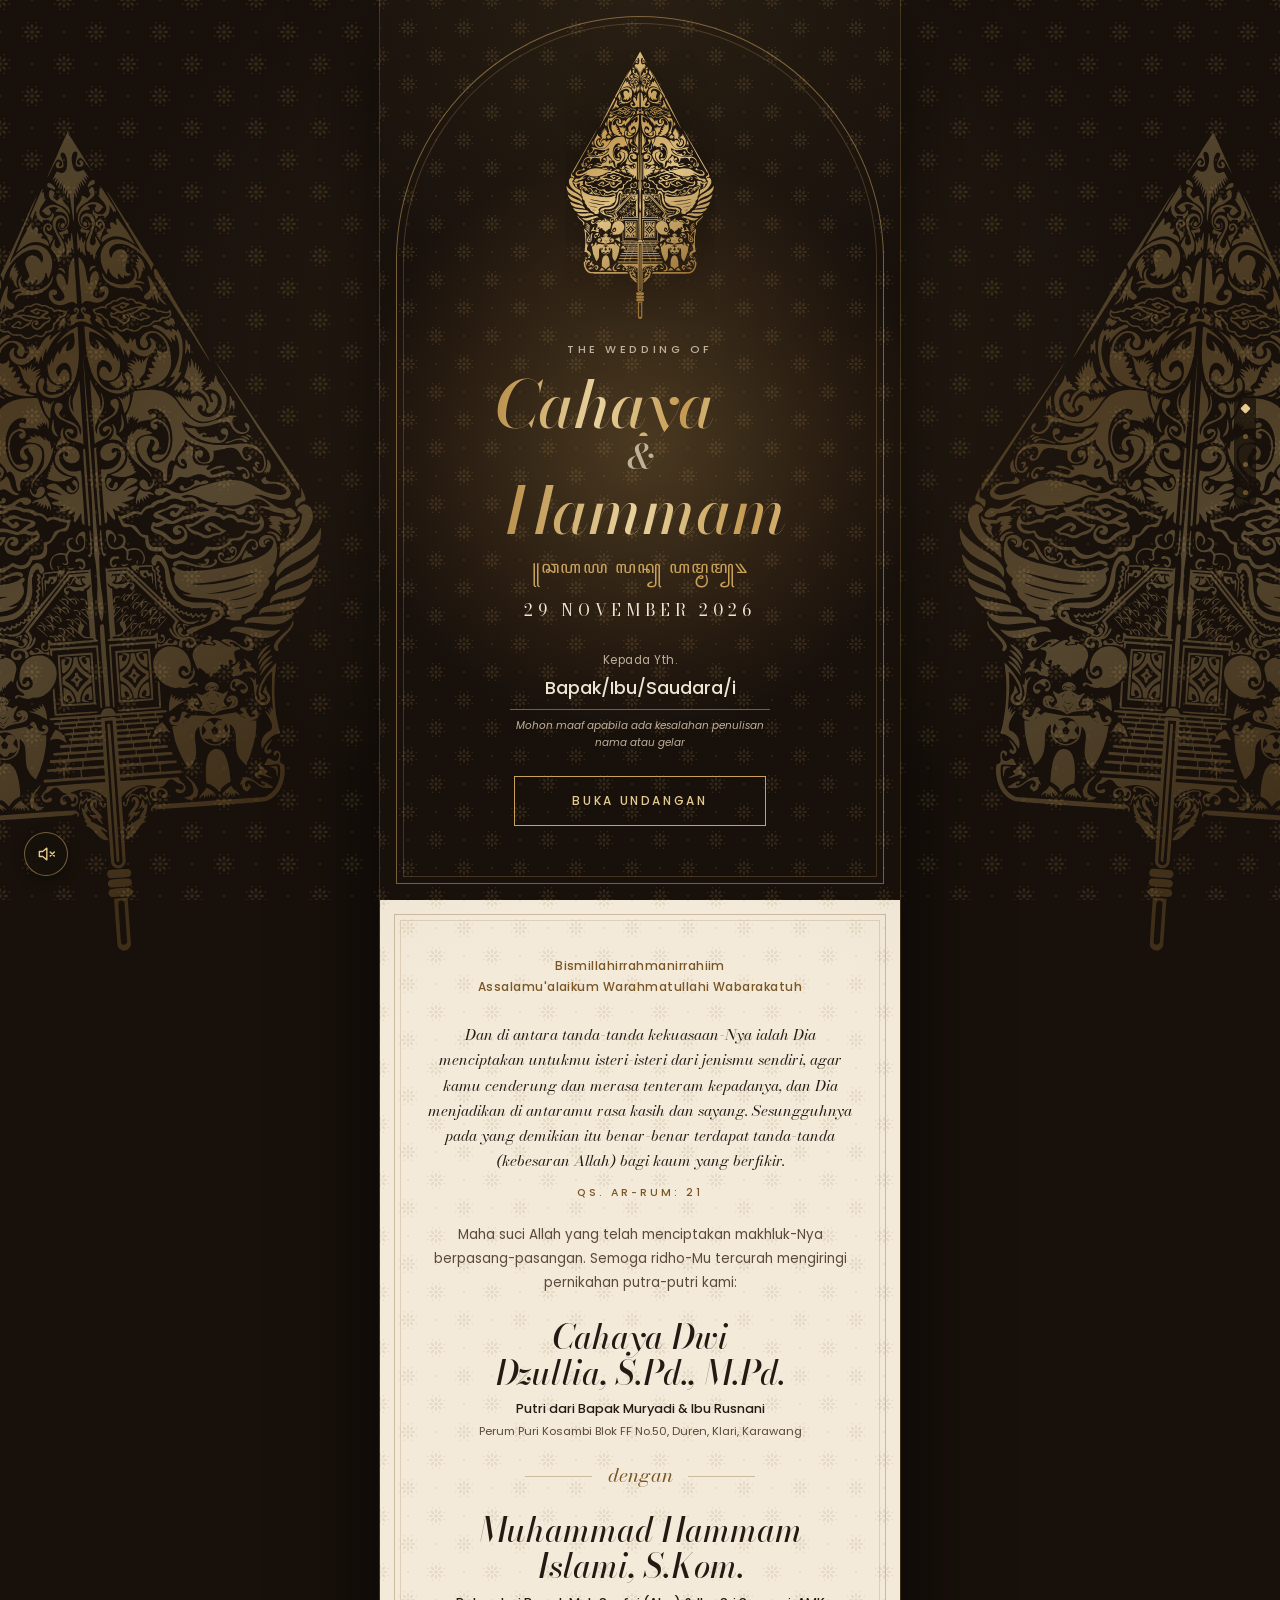
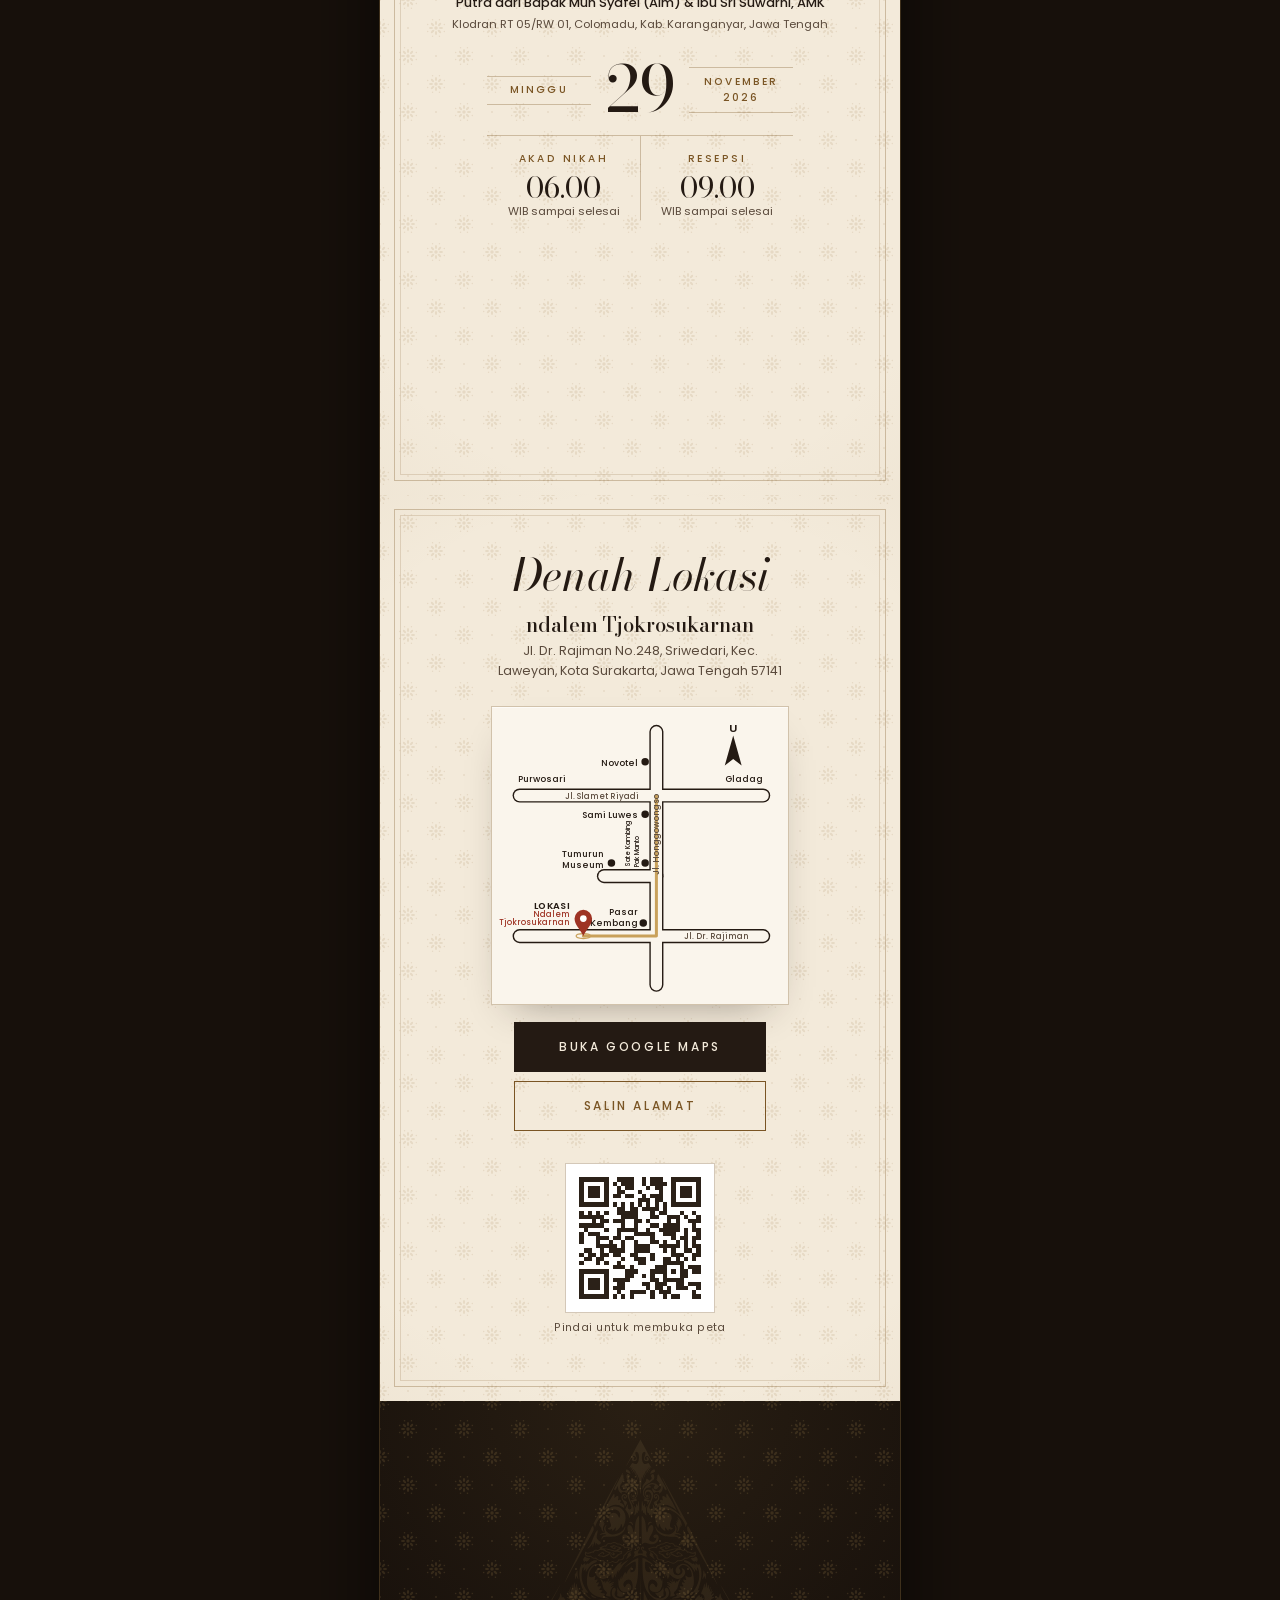
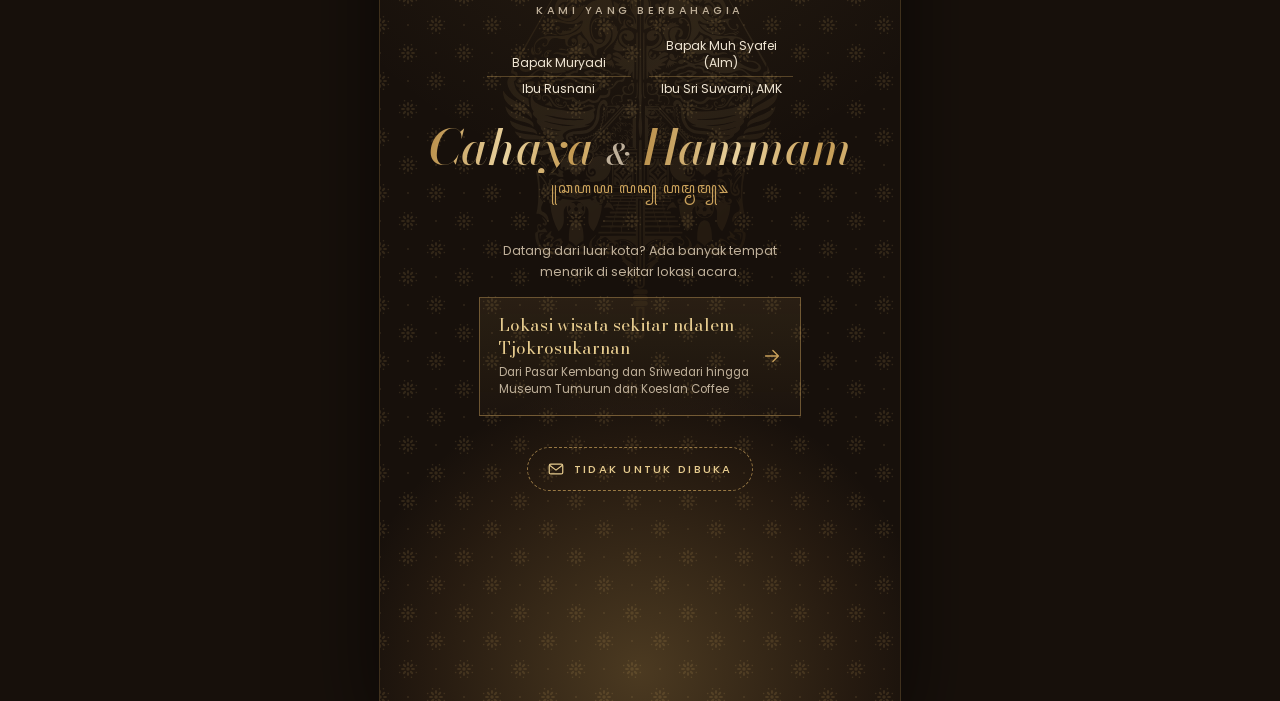
==== commit 4f82da57: "versi 2" ====
--- a/index.html
+++ b/index.html
@@ -6,38 +6,47 @@
 <meta http-equiv="Content-Security-Policy" content="default-src 'self'; img-src 'self' data:; style-src 'self' 'unsafe-inline'; font-src 'self'; script-src 'self'; base-uri 'self'; form-action 'none'">
 <title>The Wedding of Cahaya &amp; Hammam</title>
 <meta name="description" content="Undangan pernikahan Cahaya &amp; Hammam, Minggu 29 November 2026 di ndalem Tjokrosukarnan, Surakarta.">
-<meta name="theme-color" content="#4A3322">
+<meta name="theme-color" content="#17100B">
 
 <meta property="og:type" content="website">
 <meta property="og:url" content="https://hammamcahaya.github.io/">
 <meta property="og:title" content="The Wedding of Cahaya &amp; Hammam">
 <meta property="og:description" content="Minggu, 29 November 2026 di ndalem Tjokrosukarnan, Surakarta">
-<meta property="og:image" content="https://hammamcahaya.github.io/assets/img/og-image.jpg?v=6">
+<meta property="og:image" content="https://hammamcahaya.github.io/assets/img/og-image.jpg?v=7">
 <meta property="og:image:width" content="1200">
 <meta property="og:image:height" content="630">
 <meta name="twitter:card" content="summary_large_image">
 
 <link rel="icon" href="./assets/img/gunungan.svg" type="image/svg+xml">
-<link rel="preload" href="./assets/fonts/allura-400.woff2" as="font" type="font/woff2" crossorigin>
+<link rel="preload" href="./assets/fonts/bodoni-moda-italic.woff2" as="font" type="font/woff2" crossorigin>
 <link rel="preload" href="./assets/fonts/poppins-400.woff2" as="font" type="font/woff2" crossorigin>
+<link rel="preload" href="./assets/img/gunungan-prada.svg" as="image" type="image/svg+xml">
 <link rel="stylesheet" href="./css/style.css">
 <script src="./js/main.js" defer></script>
 </head>
 <body>
 
+<!-- layar lebar: dua gunungan "simpingan" di kiri-kanan kelir, undangan menjadi layarnya -->
+<div class="kelir" aria-hidden="true">
+  <img class="kelir__gunungan kelir__gunungan--l" src="./assets/img/gunungan-prada.svg" alt="">
+  <img class="kelir__gunungan kelir__gunungan--r" src="./assets/img/gunungan-prada.svg" alt="">
+</div>
+
 <main class="book" id="book">
 
     <!-- ============ Halaman 1 · Sampul ============ -->
-    <section class="page page--cover" id="hal-1" aria-label="Halaman 1 dari 4, sampul">
-      <img class="gunungan gunungan--l" src="./assets/img/gunungan.svg" alt="">
-      <img class="gunungan gunungan--r" src="./assets/img/gunungan.svg" alt="">
+    <section class="page page--malam page--cover" id="hal-1" aria-label="Halaman 1 dari 4, sampul">
+      <div class="blencong" aria-hidden="true"></div>
+      <div class="arch" aria-hidden="true"></div>
       <div class="page__body cover">
-        <p class="cover__eyebrow script">The Wedding</p>
-        <h1 class="cover__names script">
-          <span>Cahaya</span>
-          <span class="cover__amp">&amp;</span>
-          <span>Hammam</span>
+        <img class="cover__gunungan" src="./assets/img/gunungan-prada.svg" alt="" width="1773" height="3195">
+        <p class="cover__eyebrow eyebrow">The Wedding of</p>
+        <h1 class="cover__names">
+          <span class="prada-text">Cahaya</span>
+          <span class="amp">&amp;</span>
+          <span class="prada-text">Hammam</span>
         </h1>
+        <p class="aksara" aria-hidden="true">꧋ꦕꦲꦪ ꦭꦤ꧀ ꦲꦩ꧀ꦩꦩ꧀꧉</p>
         <p class="cover__date">29 November 2026</p>
 
         <div class="guest">
@@ -51,30 +60,33 @@
     </section>
 
     <!-- ============ Halaman 2 · Undangan ============ -->
-    <section class="page page--invite" id="hal-2" aria-label="Halaman 2 dari 4, undangan">
-      <img class="gunungan gunungan--center" src="./assets/img/gunungan.svg" alt="">
+    <section class="page page--kertas page--invite" id="hal-2" aria-label="Halaman 2 dari 4, undangan">
       <div class="page__frame" aria-hidden="true"></div>
       <div class="page__body invite">
-        <p class="salam">Bismillahirrahmanirrahiim<br>Assalamu'alaikum Warahmatullahi Wabarakatuh</p>
-
-        <blockquote class="ayat">
+        <p class="salam" data-reveal>Bismillahirrahmanirrahiim<br>Assalamu'alaikum Warahmatullahi Wabarakatuh</p>
+
+        <blockquote class="ayat" data-reveal>
           <p>Dan di antara tanda-tanda kekuasaan-Nya ialah Dia menciptakan untukmu isteri-isteri dari jenismu sendiri, agar kamu cenderung dan merasa tenteram kepadanya, dan Dia menjadikan di antaramu rasa kasih dan sayang. Sesungguhnya pada yang demikian itu benar-benar terdapat tanda-tanda (kebesaran Allah) bagi kaum yang berfikir.</p>
           <cite>QS. Ar-Rum: 21</cite>
         </blockquote>
 
-        <p class="lead">Maha suci Allah yang telah menciptakan makhluk-Nya berpasang-pasangan. Semoga ridho-Mu tercurah mengiringi pernikahan putra-putri kami:</p>
+        <p class="lead" data-reveal>Maha suci Allah yang telah menciptakan makhluk-Nya berpasang-pasangan. Semoga ridho-Mu tercurah mengiringi pernikahan putra-putri kami:</p>
 
         <div class="couple">
-          <h2 class="couple__name script">Cahaya Dwi Dzullia<span class="couple__degree">, S.Pd., M.Pd.</span></h2>
-          <p class="couple__parent">Putri dari Bapak Muryadi &amp; Ibu Rusnani</p>
-          <p class="couple__address">Perum Puri Kosambi Blok FF No.50, Duren, Klari, Karawang</p>
-          <p class="couple__with">dengan</p>
-          <h2 class="couple__name script">Muhammad Hammam Islami<span class="couple__degree">, S.Kom.</span></h2>
-          <p class="couple__parent">Putra dari Bapak Muh Syafei (Alm) &amp; Ibu Sri Suwarni, AMK</p>
-          <p class="couple__address">Klodran RT 05/RW 01, Colomadu, Kab. Karanganyar, Jawa Tengah</p>
-        </div>
-
-        <div class="when">
+          <div class="person" data-reveal>
+            <h2 class="person__name">Cahaya Dwi Dzullia<span class="person__degree">, S.Pd., M.Pd.</span></h2>
+            <p class="person__parent">Putri dari Bapak Muryadi &amp; Ibu Rusnani</p>
+            <p class="person__address">Perum Puri Kosambi Blok FF No.50, Duren, Klari, Karawang</p>
+          </div>
+          <p class="couple__with" data-reveal><span>dengan</span></p>
+          <div class="person" data-reveal>
+            <h2 class="person__name">Muhammad Hammam Islami<span class="person__degree">, S.Kom.</span></h2>
+            <p class="person__parent">Putra dari Bapak Muh Syafei (Alm) &amp; Ibu Sri Suwarni, AMK</p>
+            <p class="person__address">Klodran RT 05/RW 01, Colomadu, Kab. Karanganyar, Jawa Tengah</p>
+          </div>
+        </div>
+
+        <div class="when" data-reveal>
           <div class="when__date">
             <span class="when__day">Minggu</span>
             <span class="when__num">29</span>
@@ -83,39 +95,37 @@
           <div class="when__events">
             <div class="when__event">
               <h3>Akad Nikah</h3>
-              <p>06.00 WIB sampai selesai</p>
+              <p><span class="when__time">06.00</span> WIB sampai selesai</p>
             </div>
             <div class="when__event">
               <h3>Resepsi</h3>
-              <p>09.00 WIB sampai selesai</p>
+              <p><span class="when__time">09.00</span> WIB sampai selesai</p>
             </div>
           </div>
         </div>
 
-        <address class="venue">
+        <address class="venue" data-reveal>
           <strong>ndalem Tjokrosukarnan</strong>
           Jl. Dr. Rajiman No.248, Sriwedari, Kec. Laweyan, Kota Surakarta, Jawa Tengah 57141
         </address>
 
-        <p class="lead">Merupakan suatu kehormatan dan kebahagiaan bagi kami apabila Bapak/Ibu/Saudara/i berkenan hadir untuk memberikan doa dan restu kepada kedua mempelai.</p>
-        <p class="salam">Wassalamu'alaikum Warahmatullahi Wabarakatuh</p>
+        <p class="lead" data-reveal>Merupakan suatu kehormatan dan kebahagiaan bagi kami apabila Bapak/Ibu/Saudara/i berkenan hadir untuk memberikan doa dan restu kepada kedua mempelai.</p>
+        <p class="salam" data-reveal>Wassalamu'alaikum Warahmatullahi Wabarakatuh</p>
       </div>
     </section>
 
     <!-- ============ Halaman 3 · Denah ============ -->
-    <section class="page page--map" id="hal-3" aria-label="Halaman 3 dari 4, denah lokasi">
-      <img class="gunungan gunungan--l gunungan--bottom" src="./assets/img/gunungan.svg" alt="">
-      <img class="gunungan gunungan--r gunungan--bottom" src="./assets/img/gunungan.svg" alt="">
+    <section class="page page--kertas page--map" id="hal-3" aria-label="Halaman 3 dari 4, denah lokasi">
       <div class="page__frame" aria-hidden="true"></div>
       <div class="page__body map">
-        <h2 class="map__title script">Denah Lokasi</h2>
-        <address class="venue">
+        <h2 class="map__title" data-reveal>Denah Lokasi</h2>
+        <address class="venue" data-reveal>
           <strong>ndalem Tjokrosukarnan</strong>
           Jl. Dr. Rajiman No.248, Sriwedari, Kec. Laweyan, Kota Surakarta, Jawa Tengah 57141
         </address>
 
         <div class="map__grid">
-          <figure class="map__figure">
+          <figure class="map__figure" data-reveal>
             <svg class="denah" viewBox="0 0 300 300" role="img" aria-labelledby="denah-title">
               <title id="denah-title">Denah: ndalem Tjokrosukarnan di Jl. Dr. Rajiman, sebelah barat Pasar Kembang. Dari Jl. Slamet Riyadi belok ke selatan lewat Jl. Honggowongso, melewati Sami Luwes, Sate Kambing Pak Manto, dan Tumurun Museum.</title>
               <g class="denah__road">
@@ -130,6 +140,8 @@
                 <path d="M168 172H112"/>
                 <path d="M22 236H282"/>
               </g>
+              <!-- rute dari Jl. Slamet Riyadi ke lokasi, digambar saat denah terlihat -->
+              <path class="denah__route" pathLength="1" d="M168 86V236H90"/>
               <g class="denah__label denah__label--road">
                 <text x="110" y="89.5" text-anchor="middle">Jl. Slamet Riyadi</text>
                 <text x="232" y="239.5" text-anchor="middle">Jl. Dr. Rajiman</text>
@@ -175,7 +187,7 @@
             </svg>
           </figure>
 
-          <div class="map__actions">
+          <div class="map__actions" data-reveal>
             <a class="btn btn--primary" href="https://maps.app.goo.gl/uGNZ8pQ9KB5hsvbt7" target="_blank" rel="noopener">Buka Google Maps</a>
             <button class="btn btn--ghost" type="button" id="copy-address" data-address="ndalem Tjokrosukarnan, Jl. Dr. Rajiman No.248, Sriwedari, Kec. Laweyan, Kota Surakarta, Jawa Tengah 57141">Salin alamat</button>
             <p class="copy-status" id="copy-status" role="status" aria-live="polite"></p>
@@ -189,30 +201,28 @@
     </section>
 
     <!-- ============ Halaman 4 · Penutup ============ -->
-    <section class="page page--closing" id="hal-4" aria-label="Halaman 4 dari 4, penutup">
-      <img class="gunungan gunungan--center" src="./assets/img/gunungan.svg" alt="">
+    <section class="page page--malam page--closing" id="hal-4" aria-label="Halaman 4 dari 4, penutup">
+      <div class="blencong blencong--low" aria-hidden="true"></div>
+      <img class="closing__gunungan" src="./assets/img/gunungan-prada.svg" alt="" aria-hidden="true">
       <div class="page__body closing">
-        <div class="closing__flap">
-          <svg class="envelope" viewBox="0 0 100 100" preserveAspectRatio="none" aria-hidden="true">
-            <path d="M0 0V52Q0 58 4.6 61.9L44.6 95.5Q50 100 55.4 95.5L95.4 61.9Q100 58 100 52V0" vector-effect="non-scaling-stroke"/>
-          </svg>
-          <p class="closing__intro">Kami yang berbahagia</p>
-          <div class="closing__families">
-            <p><span>Bapak Muryadi</span><span>Ibu Rusnani</span></p>
-            <p><span>Bapak Muh Syafei (Alm)</span><span>Ibu Sri Suwarni, AMK</span></p>
-          </div>
-          <p class="closing__names script"><span>Cahaya</span> <span class="cover__amp">&amp;</span> <span>Hammam</span></p>
-        </div>
-
-        <div class="chapters">
+        <p class="closing__intro eyebrow" data-reveal>Kami yang berbahagia</p>
+        <div class="closing__families" data-reveal>
+          <p><span>Bapak Muryadi</span><span>Ibu Rusnani</span></p>
+          <p><span>Bapak Muh Syafei (Alm)</span><span>Ibu Sri Suwarni, AMK</span></p>
+        </div>
+        <p class="closing__names" data-reveal><span class="prada-text">Cahaya</span> <span class="amp">&amp;</span> <span class="prada-text">Hammam</span></p>
+        <p class="aksara aksara--small" aria-hidden="true" data-reveal>꧋ꦕꦲꦪ ꦭꦤ꧀ ꦲꦩ꧀ꦩꦩ꧀꧉</p>
+
+        <div class="chapters" data-reveal>
           <p class="chapters__intro">Datang dari luar kota? Ada banyak tempat menarik di sekitar lokasi acara.</p>
           <button class="chapter" type="button" data-modal="bab-sekitar">
             <span class="chapter__title">Lokasi wisata sekitar ndalem Tjokrosukarnan</span>
             <span class="chapter__hint">Dari Pasar Kembang dan Sriwedari hingga Museum Tumurun dan Koeslan Coffee</span>
+            <svg class="chapter__arrow" viewBox="0 0 24 24" aria-hidden="true"><path d="M5 12h13M13 6l6 6-6 6"/></svg>
           </button>
         </div>
 
-        <button class="secret-link" type="button" data-modal="bab-hadiah">
+        <button class="secret-link" type="button" data-modal="bab-hadiah" data-reveal>
           <svg viewBox="0 0 24 24" aria-hidden="true"><rect x="3" y="5.5" width="18" height="13" rx="2"/><path d="M3.5 7l8.5 6.5L20.5 7"/></svg>
           Tidak untuk dibuka
         </button>
@@ -314,7 +324,7 @@
     <p class="sheet__lead">Jika Anda ingin kami membeli kulkas 2 pintu, rumah 2 hektar, emas 76 kg, Manchester United, melengserkan *******, Anda dapat mengirim ke:</p>
     <div class="accounts">
       <div class="account">
-        <img class="account__gunungan" src="./assets/img/gunungan.svg" alt="">
+        <img class="account__gunungan" src="./assets/img/gunungan-prada.svg" alt="">
         <p class="account__bank">BCA</p>
         <div class="account__row">
           <p class="account__number">3920618714</p>
@@ -324,7 +334,7 @@
         <p class="account__status" role="status" aria-live="polite"></p>
       </div>
       <div class="account">
-        <img class="account__gunungan" src="./assets/img/gunungan.svg" alt="">
+        <img class="account__gunungan" src="./assets/img/gunungan-prada.svg" alt="">
         <p class="account__bank">BCA</p>
         <div class="account__row">
           <p class="account__number">0154126119</p>
--- a/css/style.css
+++ b/css/style.css
@@ -1,31 +1,43 @@
 /* =========================================================
-   Undangan Cahaya & Hammam
-   Mobile-first. Empat halaman disusun ke bawah dan digulir:
-   penuh layar di HP, berupa lembaran di atas "meja" sogan di layar lebar.
+   Undangan Cahaya & Hammam · v2 "Keraton Malam"
+   Dua suasana bergantian: malam (sogan gelap, gunungan prada,
+   cahaya blencong) dan kertas (krem bermotif truntum).
+   Mobile-first; di layar lebar undangan menjadi kelir wayang
+   yang diapit dua gunungan simpingan.
    ========================================================= */
 
-@font-face { font-family: "Allura"; src: url("../assets/fonts/allura-400.woff2") format("woff2"); font-weight: 400; font-display: swap; }
+@font-face { font-family: "Bodoni Moda"; src: url("../assets/fonts/bodoni-moda.woff2") format("woff2"); font-weight: 400 900; font-display: swap; }
+@font-face { font-family: "Bodoni Moda"; src: url("../assets/fonts/bodoni-moda-italic.woff2") format("woff2"); font-weight: 400 900; font-style: italic; font-display: swap; }
+@font-face { font-family: "Aksara Jawa"; src: url("../assets/fonts/aksara-jawa.woff2") format("woff2"); font-display: block; }
 @font-face { font-family: "Poppins"; src: url("../assets/fonts/poppins-400.woff2") format("woff2"); font-weight: 400; font-display: swap; }
 @font-face { font-family: "Poppins"; src: url("../assets/fonts/poppins-400i.woff2") format("woff2"); font-weight: 400; font-style: italic; font-display: swap; }
 @font-face { font-family: "Poppins"; src: url("../assets/fonts/poppins-500.woff2") format("woff2"); font-weight: 500; font-display: swap; }
 @font-face { font-family: "Poppins"; src: url("../assets/fonts/poppins-600.woff2") format("woff2"); font-weight: 600; font-display: swap; }
 
 :root {
-  --bg: #F7F1E6;        /* kertas krem */
-  --paper: #FBF7F0;     /* kertas modal, lebih terang untuk bacaan panjang */
-  --motif: #EADFC8;
-  --gold: #9A6A2A;      /* ornamen & teks script besar (>= 24px) */
-  --gold-ink: #7E5420;  /* teks emas kecil, kontras 5.9:1 */
-  --ink: #2B2118;       /* teks isi, kontras 14:1 */
-  --ink-soft: #54443A;
-  --line: #BFB4A3;
-  --sogan: #4A3322;     /* cokelat batik Solo untuk meja */
-  --pin: #A3322B;
-
-  --script: "Allura", "Segoe Script", cursive;
+  /* malam */
+  --night: #17100B;      /* hitam sogan */
+  --night-2: #241810;
+  --prada: #C9A15B;      /* emas prada, kontras 7.9:1 di atas --night */
+  --prada-hi: #E6CB8E;
+  --on-night: #EFE5D3;   /* teks di atas malam, kontras 15:1 */
+  --on-night-soft: #BFB09A;
+
+  /* kertas */
+  --kertas: #F3EADA;
+  --paper: #FAF5EC;      /* kertas modal, untuk bacaan panjang */
+  --ink: #241A13;        /* kontras 14:1 */
+  --ink-soft: #5A4A3C;
+  --gold-ink: #7A5524;   /* emas tua untuk teks kecil di kertas, kontras 5.6:1 */
+  --rule: rgba(122, 85, 36, .32);
+  --pin: #9E3324;
+
+  --serif: "Bodoni Moda", "Didot", "Bodoni 72", Georgia, serif;
   --sans: "Poppins", system-ui, -apple-system, "Segoe UI", sans-serif;
-
-  --pad-x: max(30px, 12.5%);
+  --jawa: "Aksara Jawa", "Noto Sans Javanese", sans-serif;
+
+  --pad-x: max(28px, 9%);
+  --ease: cubic-bezier(.22, .61, .21, 1);
   --ease-page: cubic-bezier(.32, .08, .24, 1);
 
   font-size: clamp(14px, 1.85dvh, 17px);
@@ -36,15 +48,16 @@
 html {
   scroll-snap-type: y proximity;
   scroll-behavior: smooth;
+  background: var(--night);
 }
 
 body {
   margin: 0;
   font-family: var(--sans);
   font-weight: 400;
-  line-height: 1.55;
+  line-height: 1.6;
   color: var(--ink);
-  background: var(--bg) url("../assets/img/motif.svg") 0 0 / 96px;
+  background: var(--night);
   -webkit-font-smoothing: antialiased;
   -webkit-tap-highlight-color: transparent;
 }
@@ -53,9 +66,33 @@
 button { font: inherit; color: inherit; }
 img, svg { display: block; }
 
-.script { font-family: var(--script); font-weight: 400; color: var(--gold); line-height: 1.05; }
-
 :focus-visible { outline: 2px solid var(--gold-ink); outline-offset: 3px; border-radius: 4px; }
+.page--malam :focus-visible { outline-color: var(--prada-hi); }
+
+/* label kecil berhuruf kapital renggang, dipakai di atas judul */
+.eyebrow {
+  font-size: .72rem;
+  font-weight: 500;
+  letter-spacing: .32em;
+  text-transform: uppercase;
+}
+
+/* nama mempelai dengan kilau prada: gradien emas yang perlahan bergeser */
+.prada-text {
+  color: var(--prada);
+  background: linear-gradient(100deg, #B88D47 0%, #E9D29E 22%, #C49A52 40%, #F0DCAA 55%, #B98E49 75%, #DDBF82 100%) 0 0 / 220% 100%;
+  -webkit-background-clip: text;
+  background-clip: text;
+  -webkit-text-fill-color: transparent;
+}
+
+.aksara {
+  font-family: var(--jawa);
+  font-size: 1.15rem;
+  line-height: 2.1;
+  letter-spacing: .08em;
+  color: var(--prada);
+}
 
 /* ---------- Halaman ---------- */
 
@@ -64,8 +101,24 @@
   overflow: hidden;
   min-height: 100vh;
   min-height: 100svh;
-  background: var(--bg) url("../assets/img/motif.svg") 0 0 / 96px;
   scroll-snap-align: start;
+  isolation: isolate;
+}
+
+.page--malam {
+  color: var(--on-night);
+  background:
+    radial-gradient(120% 70% at 50% 0%, rgba(201, 161, 91, .10), transparent 60%),
+    url("../assets/img/truntum-prada.svg") 0 0 / 56px,
+    var(--night);
+}
+
+.page--kertas {
+  color: var(--ink);
+  background:
+    radial-gradient(140% 90% at 50% 50%, transparent 55%, rgba(122, 85, 36, .10)),
+    url("../assets/img/truntum-kertas.svg") 0 0 / 56px,
+    var(--kertas);
 }
 
 .page__body {
@@ -78,218 +131,330 @@
   justify-content: center;
   text-align: center;
   padding:
-    calc(48px + env(safe-area-inset-top))
+    calc(56px + env(safe-area-inset-top))
     var(--pad-x)
-    calc(56px + env(safe-area-inset-bottom));
-}
-
-/* bingkai ganda seperti kartu undangan */
+    calc(64px + env(safe-area-inset-bottom));
+}
+
+/* bingkai garis emas tipis dengan sudut terpotong, seperti tepi kartu undangan cetak */
 .page__frame {
   position: absolute;
   inset: 14px;
-  border: 3px double rgba(154, 106, 42, .5);
-  border-radius: 3px;
+  z-index: 1;
   pointer-events: none;
-  z-index: 1;
-}
-
-/* garis tipis pemisah antarhalaman di HP */
-.page + .page { border-top: 1px solid rgba(126, 84, 32, .18); }
-
-/* ---------- Gunungan ---------- */
-
-.gunungan {
-  position: absolute;
-  z-index: 1;
-  top: 50%;
-  width: clamp(150px, 52%, 300px);
-  height: auto;
-  pointer-events: none;
-  -webkit-user-drag: none;
-}
-.gunungan--l { left: 0; transform: translate(-60%, -50%); }
-.gunungan--r { right: 0; transform: translate(60%, -50%); }
-
-/* halaman 2 & 4: satu gunungan di tengah, samar di belakang teks seperti tanda air */
-.gunungan--center {
-  left: 50%;
-  width: min(80%, 360px);
-  transform: translate(-50%, -50%);
-  opacity: .13;
-}
-
-/* halaman 3: gunungan di sudut bawah kiri dan kanan */
-.gunungan--bottom { width: clamp(120px, 38%, 230px); top: auto; bottom: 3%; }
-.gunungan--bottom.gunungan--l { transform: translateX(-62%); }
-.gunungan--bottom.gunungan--r { transform: translateX(62%); }
+  border: 1px solid var(--rule);
+}
+.page__frame::before {
+  content: "";
+  position: absolute;
+  inset: 5px;
+  border: 1px solid rgba(122, 85, 36, .18);
+}
 
 /* ---------- Tombol ---------- */
 
 .btn {
+  position: relative;
   display: inline-flex;
   align-items: center;
   justify-content: center;
-  min-height: 48px;
-  width: min(100%, 17rem);
-  padding: .7rem 1.4rem;
-  border-radius: 6px;
+  min-height: 50px;
+  width: min(100%, 16.5rem);
+  padding: .7rem 1.6rem;
+  border-radius: 0;
   border: 1px solid var(--gold-ink);
-  font-size: .95rem;
-  font-weight: 500;
-  letter-spacing: .01em;
+  font-size: .78rem;
+  font-weight: 500;
+  letter-spacing: .22em;
+  text-transform: uppercase;
   text-decoration: none;
   cursor: pointer;
-  transition: background-color .2s, color .2s;
-}
-.btn--primary {
-  background: var(--gold-ink);
-  color: var(--bg);
-  box-shadow: inset 0 0 0 3px var(--gold-ink), inset 0 0 0 4px rgba(247, 241, 230, .45);
-}
-.btn--primary:hover { background: #6A461A; }
-.btn--ghost { background: rgba(251, 247, 240, .7); color: var(--gold-ink); }
-.btn--ghost:hover { background: var(--paper); }
+  transition: background-color .3s var(--ease), color .3s var(--ease), border-color .3s var(--ease);
+}
+.btn--primary { background: var(--ink); border-color: var(--ink); color: var(--kertas); }
+.btn--primary:hover { background: #3A2A1E; }
+.btn--ghost { background: transparent; color: var(--gold-ink); }
+.btn--ghost:hover { background: rgba(122, 85, 36, .08); }
+
+/* tombol di halaman malam: garis emas, isi gelap; kilau tipis menyapu saat disentuh */
+.page--malam .btn--primary {
+  overflow: hidden;
+  background: transparent;
+  border-color: var(--prada);
+  color: var(--prada-hi);
+}
+.page--malam .btn--primary::after {
+  content: "";
+  position: absolute;
+  inset: 0;
+  background: linear-gradient(105deg, transparent 30%, rgba(230, 203, 142, .28) 50%, transparent 70%);
+  transform: translateX(-100%);
+  transition: transform .8s var(--ease);
+}
+.page--malam .btn--primary:hover { background: rgba(201, 161, 91, .1); }
+.page--malam .btn--primary:hover::after { transform: translateX(100%); }
 
 /* ---------- Halaman 1 · Sampul ---------- */
 
-/* sampul: kolom teks selebar ruang di antara dua gunungan (40% lebar gunungan terlihat), agar huruf tidak jatuh di atas ornamen */
-.page__body.cover { gap: 0; padding-inline: calc(clamp(150px, 52%, 300px) * .4 + 6px); }
-
-.cover__eyebrow { font-size: 2.5rem; color: var(--gold-ink); }
+/* cahaya blencong: lampu minyak pertunjukan wayang, berkedip pelan di balik gunungan */
+.blencong {
+  position: absolute;
+  z-index: 0;
+  left: 50%;
+  top: 6%;
+  width: 150%;
+  aspect-ratio: 1;
+  transform: translateX(-50%);
+  background: radial-gradient(closest-side, rgba(226, 178, 96, .26), rgba(201, 140, 70, .08) 55%, transparent 75%);
+  pointer-events: none;
+}
+.blencong--low { top: auto; bottom: -40%; }
+
+/* lengkung gapura: dua garis emas, puncak setengah lingkaran */
+.arch {
+  position: absolute;
+  z-index: 1;
+  inset: calc(16px + env(safe-area-inset-top)) 16px calc(16px + env(safe-area-inset-bottom));
+  border: 1px solid rgba(201, 161, 91, .55);
+  border-radius: 999px 999px 2px 2px;
+  pointer-events: none;
+}
+.arch::before {
+  content: "";
+  position: absolute;
+  inset: 6px;
+  border: 1px solid rgba(201, 161, 91, .25);
+  border-radius: inherit;
+}
+
+.page__body.cover { padding-top: calc(40px + env(safe-area-inset-top)); }
+
+.cover__gunungan {
+  width: auto;
+  height: clamp(150px, 30svh, 290px);
+  margin-bottom: 1.4rem;
+  filter: drop-shadow(0 6px 24px rgba(0, 0, 0, .45));
+  transform-origin: 50% 96%;
+}
+
+.cover__eyebrow { color: var(--on-night-soft); }
 
 .cover__names {
-  display: flex;
-  flex-direction: column;
-  align-items: center;
-  margin-top: .6rem;
-  font-size: clamp(3rem, 6.6dvh, 4.4rem);
-  line-height: .92;
-}
-.cover__names span:last-child { margin-left: .35em; }
-.cover__names span:first-child { margin-right: .35em; }
-.cover__amp { font-size: .6em; color: var(--gold-ink); line-height: 1; }
+  display: grid;
+  margin-top: .9rem;
+  font-family: var(--serif);
+  font-style: italic;
+  font-weight: 500;
+  font-size: clamp(3rem, 7.4dvh, 4.6rem);
+  line-height: .95;
+  letter-spacing: -.01em;
+}
+.cover__names > span:first-child { justify-self: start; margin-left: -.15em; }
+.cover__names > span:last-child { justify-self: end; margin-right: -.15em; }
+.amp {
+  font-family: var(--serif);
+  font-style: italic;
+  font-size: .5em;
+  line-height: 1.3;
+  color: var(--on-night-soft);
+  -webkit-text-fill-color: currentColor;
+}
+
+.cover .aksara { margin-top: .7rem; }
 
 .cover__date {
-  margin-top: 1.6rem;
-  font-size: .95rem;
-  font-weight: 600;
-  letter-spacing: .14em;
+  margin-top: .5rem;
+  font-family: var(--serif);
+  font-size: 1.05rem;
+  letter-spacing: .3em;
+  text-transform: uppercase;
+  color: var(--on-night);
+}
+
+.guest {
+  width: min(100%, 17rem);
+  margin: 1.8rem 0 1.6rem;
+}
+.guest__to { font-size: .76rem; letter-spacing: .04em; color: var(--on-night-soft); }
+.guest__name {
+  margin-top: .3rem;
+  padding: .2rem 0 .5rem;
+  border-bottom: 1px solid rgba(201, 161, 91, .55);
+  font-size: 1.15rem;
+  font-weight: 500;
+  line-height: 1.35;
+  color: var(--on-night);
+  overflow-wrap: anywhere;
+  text-wrap: balance;
+}
+.guest__note { margin-top: .55rem; font-size: .68rem; font-style: italic; color: var(--on-night-soft); }
+
+/* ---------- Halaman 2 · Undangan ---------- */
+
+.page__body.invite { font-size: .88rem; padding-inline: max(32px, 8%); }
+
+.salam { font-size: .78rem; font-weight: 500; letter-spacing: .04em; line-height: 1.75; color: var(--gold-ink); }
+
+.ayat {
+  margin: 1.6rem 0 1.4rem;
+  font-family: var(--serif);
+  font-style: italic;
+  font-size: 1rem;
+  line-height: 1.65;
+  color: var(--ink);
+  text-wrap: pretty;
+}
+.ayat cite {
+  display: block;
+  margin-top: .7rem;
+  font-family: var(--sans);
+  font-style: normal;
+  font-size: .7rem;
+  font-weight: 500;
+  letter-spacing: .28em;
   text-transform: uppercase;
   color: var(--gold-ink);
 }
 
-.guest {
-  width: min(100%, 17rem);
-  margin: 2.2rem 0 2rem;
-}
-.guest__to { font-size: .82rem; color: var(--ink-soft); }
-.guest__name {
-  margin-top: .35rem;
-  padding: .25rem 0 .45rem;
-  border-bottom: 1px solid var(--gold-ink);
-  font-size: 1.2rem;
-  font-weight: 500;
-  line-height: 1.35;
-  overflow-wrap: anywhere;
+.lead { line-height: 1.75; text-wrap: pretty; color: var(--ink-soft); }
+
+.couple { margin: 1.6rem 0 1.8rem; width: 100%; }
+.person__name {
+  font-family: var(--serif);
+  font-style: italic;
+  font-weight: 500;
+  font-size: 2.15rem;
+  line-height: 1.1;
+  color: var(--ink);
   text-wrap: balance;
 }
-.guest__note { margin-top: .55rem; font-size: .7rem; font-style: italic; color: var(--ink-soft); }
-
-/* ---------- Halaman 2 · Undangan ---------- */
-
-/* halaman 2 tidak punya gunungan di sisi, jadi kolom isi boleh lebih lebar (tetap di dalam bingkai) */
-.page__body.invite { font-size: .86rem; padding-inline: max(30px, 7%); }
-
-.salam { font-weight: 500; line-height: 1.6; }
-
-.ayat {
-  margin: 1.4rem 0 1.2rem;
-  font-size: .8rem;
+/* gelar ditulis dengan huruf, ukuran, dan ketebalan yang sama dengan nama, tetapi tidak terpisah dari baris nama */
+.person__degree { white-space: nowrap; }
+.person__parent { margin-top: .55rem; font-size: .84rem; font-weight: 500; color: var(--ink); }
+.person__address { margin-top: .2rem; font-size: .74rem; line-height: 1.55; color: var(--ink-soft); text-wrap: balance; }
+
+/* "dengan" di antara dua garis */
+.couple__with {
+  display: flex;
+  align-items: center;
+  gap: 1rem;
+  margin: 1.3rem auto;
+  width: min(100%, 15rem);
+  font-family: var(--serif);
   font-style: italic;
-  line-height: 1.75;
+  font-size: 1.3rem;
+  color: var(--gold-ink);
+}
+.couple__with::before, .couple__with::after { content: ""; flex: 1; height: 1px; background: var(--rule); }
+
+/* tanggal: angka besar di tengah, hari dan bulan di kiri-kanan; acara di bawahnya */
+.when {
+  width: min(100%, 20rem);
+  margin-bottom: 1.6rem;
+}
+.when__date {
+  display: grid;
+  grid-template-columns: 1fr auto 1fr;
+  align-items: center;
+  gap: .9rem;
+  padding-bottom: 1rem;
+  border-bottom: 1px solid var(--rule);
+}
+.when__day, .when__month {
+  padding-block: .35rem;
+  border-block: 1px solid var(--rule);
+  font-size: .68rem;
+  font-weight: 500;
+  letter-spacing: .2em;
+  text-transform: uppercase;
+  color: var(--gold-ink);
+}
+.when__num {
+  font-family: var(--serif);
+  font-size: 4.2rem;
+  font-weight: 400;
+  line-height: .9;
+  color: var(--ink);
+}
+.when__events {
+  display: grid;
+  grid-template-columns: 1fr 1fr;
+}
+.when__event { padding: 1rem .5rem 0; }
+.when__event + .when__event { border-left: 1px solid var(--rule); }
+.when__event h3 {
+  font-size: .68rem;
+  font-weight: 500;
+  letter-spacing: .24em;
+  text-transform: uppercase;
+  color: var(--gold-ink);
+}
+.when__event p { margin-top: .2rem; font-size: .74rem; line-height: 1.4; color: var(--ink-soft); }
+.when__time {
+  display: block;
+  font-family: var(--serif);
+  font-size: 1.9rem;
+  line-height: 1.15;
+  color: var(--ink);
+}
+
+.venue {
+  margin-bottom: 1.6rem;
+  font-style: normal;
+  font-size: .82rem;
+  line-height: 1.65;
   color: var(--ink-soft);
-}
-.ayat cite {
+  text-wrap: balance;
+}
+.venue strong {
   display: block;
-  margin-top: .45rem;
-  font-style: normal;
-  font-weight: 600;
-  color: var(--gold-ink);
-}
-
-.lead { line-height: 1.7; text-wrap: pretty; }
-
-.couple { margin: 1.1rem 0 1.4rem; }
-.couple__name { margin-top: .3rem; font-size: 2.35rem; line-height: 1.15; text-wrap: balance; }
-/* gelar ditulis dengan huruf yang sama dengan nama, tetapi tidak terpisah dari baris nama */
-.couple__degree { white-space: nowrap; }
-.couple__parent { margin-top: .3rem; font-size: .82rem; color: var(--ink-soft); }
-.couple__address { margin-top: .15rem; font-size: .74rem; font-style: italic; line-height: 1.5; color: var(--ink-soft); }
-.couple__with { margin: .9rem 0 .3rem; font-family: var(--script); font-size: 1.7rem; color: var(--gold-ink); line-height: 1; }
-
-.when {
-  display: grid;
-  grid-template-columns: auto 1fr;
-  align-items: center;
+  margin-bottom: .2rem;
+  font-family: var(--serif);
+  font-size: 1.35rem;
+  font-weight: 500;
+  line-height: 1.25;
+  color: var(--ink);
+}
+
+.invite > .lead:last-of-type { margin-bottom: 1.2rem; }
+
+/* ---------- Halaman 3 · Denah ---------- */
+
+.map__title {
+  font-family: var(--serif);
+  font-style: italic;
+  font-weight: 400;
+  font-size: 2.9rem;
+  line-height: 1.1;
+  margin-bottom: .8rem;
+  color: var(--ink);
+}
+
+.map__grid {
+  display: grid;
   gap: 1.1rem;
-  width: min(100%, 18rem);
-  margin-bottom: 1.2rem;
-  padding: .9rem 0;
-  border-block: 1px solid rgba(126, 84, 32, .45);
-  text-align: left;
-}
-.when__date {
-  display: grid;
-  justify-items: center;
-  padding-right: 1.1rem;
-  border-right: 1px solid rgba(126, 84, 32, .45);
-  line-height: 1.2;
-}
-.when__day, .when__month { font-size: .78rem; font-weight: 500; }
-.when__num { font-size: 2.8rem; font-weight: 600; color: var(--gold); line-height: 1.05; }
-.when__events { display: grid; gap: .7rem; }
-.when__event h3 { font-size: .95rem; font-weight: 600; color: var(--gold-ink); }
-.when__event p { font-size: .84rem; }
-
-.venue {
-  margin-bottom: 1.4rem;
-  font-style: normal;
-  line-height: 1.6;
-  text-wrap: balance;
-}
-.venue strong { display: block; font-size: 1.02rem; font-weight: 600; color: var(--gold-ink); }
-
-.invite > .lead:last-of-type { margin-bottom: 1rem; }
-
-/* ---------- Halaman 3 · Denah ---------- */
-
-.map__title { font-size: 3.1rem; margin-bottom: .6rem; }
-.map .venue { font-size: .84rem; margin-bottom: 1rem; }
-
-.map__grid {
-  display: grid;
-  gap: 1rem;
   justify-items: center;
   width: 100%;
 }
 
 .map__figure {
-  width: min(100%, 19rem);
+  width: min(100%, 19.5rem);
   padding: .5rem;
-  background: rgba(251, 247, 240, .75);
-  border: 1px solid rgba(126, 84, 32, .3);
-  border-radius: 6px;
+  background: var(--paper);
+  border: 1px solid var(--rule);
+  box-shadow: 0 1px 0 rgba(255, 255, 255, .6) inset, 0 18px 40px -22px rgba(36, 26, 19, .45);
 }
 .denah { width: 100%; height: auto; font-family: var(--sans); }
 .denah__road path { fill: none; stroke: var(--ink); stroke-width: 15; stroke-linecap: round; }
-.denah__road-in path { fill: none; stroke: #fff; stroke-width: 12; stroke-linecap: round; }
+.denah__road-in path { fill: none; stroke: var(--paper); stroke-width: 12; stroke-linecap: round; }
+.denah__route { fill: none; stroke: var(--prada); stroke-width: 3.2; stroke-linecap: round; stroke-linejoin: round; stroke-dasharray: 1; stroke-dashoffset: 0; }
 .denah__label text { font-size: 9.5px; font-weight: 500; fill: var(--ink); }
 .denah__label--road text { font-size: 8.5px; font-weight: 500; fill: var(--ink-soft); }
 .denah__label--venue text { font-size: 10px; font-weight: 700; letter-spacing: .04em; fill: var(--ink); }
 .denah__label--venue .denah__venue-name { font-size: 8.5px; font-weight: 500; letter-spacing: 0; fill: var(--pin); }
 .denah__label--vertical text { font-size: 7px; }
 .denah__poi circle { fill: var(--ink); }
-.denah__pin ellipse { fill: none; stroke: var(--gold); stroke-width: 1.6; }
+.denah__pin ellipse { fill: none; stroke: var(--prada); stroke-width: 1.6; }
 .denah__pin path { fill: var(--pin); }
 .denah__pin circle { fill: #fff; }
 .denah__north path { fill: var(--ink); }
@@ -303,16 +468,15 @@
 }
 .copy-status { min-height: 1.2em; font-size: .78rem; color: var(--gold-ink); }
 
-.qr { display: grid; justify-items: center; gap: .35rem; }
+.qr { display: grid; justify-items: center; gap: .4rem; }
 .qr img {
   width: 96px;
   height: 96px;
-  padding: 4px;
+  padding: 5px;
   background: #fff;
-  border: 1px solid var(--line);
-  border-radius: 4px;
-}
-.qr figcaption { font-size: .72rem; color: var(--ink-soft); }
+  border: 1px solid var(--rule);
+}
+.qr figcaption { font-size: .7rem; letter-spacing: .04em; color: var(--ink-soft); }
 
 /* Di perangkat dengan mouse, tamu bisa memindai QR dengan HP-nya: tampilkan besar. */
 @media (hover: hover) and (pointer: fine) {
@@ -321,96 +485,115 @@
 
 /* ---------- Halaman 4 · Penutup ---------- */
 
-/* tanpa padding samping agar garis amplop menempel tepat di pojok kiri-kanan halaman */
-.closing { justify-content: flex-start; padding-top: 0; padding-inline: 0; }
-
-.closing__flap {
+.closing__gunungan {
+  position: absolute;
+  z-index: 1;
+  left: 50%;
+  top: 4%;
+  width: auto;
+  height: min(56%, 520px);
+  transform: translateX(-50%);
+  opacity: .09;
+  pointer-events: none;
+}
+
+.page__body.closing { justify-content: center; }
+
+.closing__intro { color: var(--on-night-soft); }
+
+.closing__families {
+  display: grid;
+  grid-template-columns: 1fr 1fr;
+  gap: 1.2rem;
+  grid-template-rows: auto auto;
+  row-gap: .25rem;
+  width: min(100%, 20rem);
+  margin-top: 1.1rem;
+  font-size: .8rem;
+  line-height: 1.4;
+}
+.closing__families p { display: grid; grid-row: span 2; grid-template-rows: subgrid; gap: .25rem; align-items: end; }
+.closing__families span { display: block; }
+.closing__families span:first-child { align-self: stretch; display: flex; align-items: flex-end; justify-content: center; padding-bottom: .3rem; border-bottom: 1px solid rgba(201, 161, 91, .35); }
+.closing__families span:last-child { align-self: start; }
+
+.closing__names {
+  display: flex;
+  flex-wrap: wrap;
+  align-items: baseline;
+  justify-content: center;
+  column-gap: .25em;
+  margin-top: 1.6rem;
+  font-family: var(--serif);
+  font-style: italic;
+  font-weight: 500;
+  font-size: min(9.4vw, 5.6dvh, 3.2rem);
+  line-height: 1.05;
+}
+.closing__names .amp { font-size: .6em; }
+.closing .aksara--small { margin-top: .2rem; font-size: .95rem; }
+
+.chapters {
+  display: grid;
+  gap: .9rem;
+  width: min(100%, 21rem);
+  margin-top: 2.2rem;
+}
+.chapters__intro { font-size: .82rem; line-height: 1.65; color: var(--on-night-soft); text-wrap: pretty; }
+
+.chapter {
   position: relative;
+  display: grid;
+  gap: .3rem;
   width: 100%;
-  padding: calc(44px + env(safe-area-inset-top)) var(--pad-x) 4.6rem;
-}
-.envelope {
-  position: absolute;
-  inset: 0;
-  width: 100%;
-  height: 100%;
-  overflow: visible;
-  pointer-events: none;
-}
-.envelope path { fill: rgba(251, 247, 240, .55); stroke: var(--line); stroke-width: 1.4; }
-
-.closing__intro { position: relative; font-size: .9rem; font-weight: 500; }
-
-.closing__families {
-  position: relative;
-  display: grid;
-  grid-template-columns: 1fr 1fr;
-  gap: 1rem;
-  margin-top: 1rem;
-  font-size: .8rem;
-  line-height: 1.35;
-}
-.closing__families span { display: block; }
-.closing__families span:first-child { padding-bottom: .15rem; border-bottom: 1px solid var(--ink-soft); margin-bottom: .15rem; }
-
-.closing__names {
-  position: relative;
-  margin-top: 1.1rem;
-  font-size: clamp(2.8rem, 6.6dvh, 3.8rem);
-  display: flex;
-  flex-direction: column;
-  align-items: center;
-  line-height: .95;
-}
-.closing__names span:first-child { margin-right: .6em; }
-.closing__names span:last-child { margin-left: .6em; }
-
-.chapters {
-  display: grid;
-  gap: .8rem;
-  width: 100%;
-  margin-block: auto;
-  padding: 1.6rem var(--pad-x) 0;
-}
-.chapters__intro { max-width: 15.5rem; margin: 0 auto .2rem; font-size: .84rem; line-height: 1.6; color: var(--ink-soft); text-wrap: pretty; }
-
-.chapter {
-  display: grid;
-  gap: .2rem;
-  width: 100%;
-  padding: .95rem 3rem .95rem 1.1rem;
+  padding: 1.1rem 3.2rem 1.1rem 1.2rem;
   text-align: left;
   cursor: pointer;
-  background: rgba(251, 247, 240, .82) url("../assets/img/gunungan.svg") no-repeat right 1rem center / 16px auto;
-  border: 1px solid rgba(126, 84, 32, .35);
-  border-left: 4px solid var(--gold);
-  border-radius: 2px 6px 6px 2px;
-  transition: background-color .2s, border-color .2s;
-}
-.chapter:hover { background-color: #fff; border-color: var(--gold-ink); }
-.chapter__title { font-size: .98rem; font-weight: 600; color: var(--gold-ink); line-height: 1.35; }
-.chapter__hint { font-size: .78rem; color: var(--ink-soft); line-height: 1.45; }
-
-/* tombol "Tidak untuk dibuka" di dasar halaman 4: amplop bergaris putus-putus */
+  color: var(--on-night);
+  background: linear-gradient(180deg, rgba(201, 161, 91, .10), rgba(201, 161, 91, .03));
+  border: 1px solid rgba(201, 161, 91, .45);
+  transition: background-color .3s var(--ease), border-color .3s var(--ease);
+}
+.chapter:hover { border-color: var(--prada); background-color: rgba(201, 161, 91, .08); }
+.chapter__title { font-family: var(--serif); font-size: 1.12rem; line-height: 1.3; color: var(--prada-hi); }
+.chapter__hint { font-size: .76rem; line-height: 1.5; color: var(--on-night-soft); }
+.chapter__arrow {
+  position: absolute;
+  right: 1.1rem;
+  top: 50%;
+  width: 22px;
+  height: 22px;
+  margin-top: -11px;
+  fill: none;
+  stroke: var(--prada);
+  stroke-width: 1.5;
+  stroke-linecap: round;
+  stroke-linejoin: round;
+  transition: transform .3s var(--ease);
+}
+.chapter:hover .chapter__arrow { transform: translateX(4px); }
+
+/* tombol "Tidak untuk dibuka": amplop bergaris putus-putus */
 .secret-link {
   display: inline-flex;
   align-items: center;
-  gap: .5rem;
+  gap: .55rem;
   margin-top: 2rem;
   min-height: 44px;
-  padding: .55rem 1.2rem;
-  border: 1.5px dashed var(--gold);
+  padding: .55rem 1.3rem;
+  border: 1px dashed rgba(201, 161, 91, .7);
   border-radius: 999px;
-  background: rgba(251, 247, 240, .9);
-  font-size: .88rem;
-  font-weight: 600;
-  letter-spacing: .02em;
-  color: var(--gold-ink);
+  background: transparent;
+  font-size: .74rem;
+  font-weight: 500;
+  letter-spacing: .2em;
+  text-transform: uppercase;
+  color: var(--prada-hi);
   cursor: pointer;
-  transition: background-color .2s;
-}
-.secret-link svg { width: 20px; height: 20px; fill: none; stroke: currentColor; stroke-width: 1.7; stroke-linejoin: round; }
-.secret-link:hover { background: #fff; }
+  transition: background-color .3s var(--ease);
+}
+.secret-link svg { width: 18px; height: 18px; fill: none; stroke: currentColor; stroke-width: 1.6; stroke-linejoin: round; }
+.secret-link:hover { background: rgba(201, 161, 91, .1); }
 
 /* ---------- Tombol musik ---------- */
 
@@ -424,28 +607,38 @@
   width: 44px;
   height: 44px;
   padding: 0;
-  border: 1px solid rgba(126, 84, 32, .35);
+  border: 1px solid rgba(201, 161, 91, .55);
   border-radius: 50%;
-  background: rgba(251, 247, 240, .92);
-  box-shadow: 0 2px 10px rgba(43, 33, 24, .18);
+  background: rgba(23, 16, 11, .88);
+  box-shadow: 0 4px 14px rgba(0, 0, 0, .3);
   cursor: pointer;
 }
 .music-toggle svg {
   grid-area: 1 / 1;
-  width: 22px;
-  height: 22px;
+  width: 20px;
+  height: 20px;
   fill: none;
-  stroke: var(--gold-ink);
-  stroke-width: 1.8;
+  stroke: var(--prada-hi);
+  stroke-width: 1.7;
   stroke-linecap: round;
   stroke-linejoin: round;
 }
 .music-toggle .icon-on { display: none; }
 .music-toggle[aria-pressed="true"] .icon-on { display: block; }
 .music-toggle[aria-pressed="true"] .icon-off { display: none; }
-
-/* ---------- Penanda halaman (titik vertikal) ---------- */
-
+/* cincin berdenyut pelan selama lagu diputar */
+.music-toggle[aria-pressed="true"]::before {
+  content: "";
+  position: absolute;
+  inset: -1px;
+  border-radius: 50%;
+  border: 1px solid var(--prada);
+  animation: ripple 2.6s var(--ease) infinite;
+}
+
+/* ---------- Penanda halaman ---------- */
+
+/* pil gelap agar terbaca di halaman malam maupun kertas */
 .dots {
   position: fixed;
   right: calc(4px + env(safe-area-inset-right));
@@ -454,23 +647,26 @@
   transform: translateY(-50%);
   display: flex;
   flex-direction: column;
+  padding: 4px 0;
+  border-radius: 999px;
+  background: rgba(23, 16, 11, .72);
 }
 .dots a {
   display: grid;
   place-items: center;
-  width: 32px;
-  height: 32px;
+  width: 22px;
+  height: 28px;
 }
 .dots a::before {
   content: "";
-  width: 7px;
-  height: 7px;
-  border-radius: 4px;
-  background: rgba(126, 84, 32, .35);
-  box-shadow: 0 0 0 2px rgba(247, 241, 230, .9);
-  transition: height .25s, background-color .25s;
-}
-.dots a[aria-current="true"]::before { height: 20px; background: var(--gold-ink); }
+  width: 5px;
+  height: 5px;
+  border-radius: 50%;
+  background: rgba(201, 161, 91, .45);
+  transition: transform .35s var(--ease), background-color .35s;
+}
+/* titik aktif menjadi belah ketupat emas */
+.dots a[aria-current="true"]::before { background: var(--prada-hi); transform: rotate(45deg) scale(1.5); border-radius: 1px; }
 
 /* ---------- Modal (bottom sheet di HP) ---------- */
 
@@ -484,27 +680,22 @@
   margin: 0;
   padding: 0;
   border: 0;
-  border-radius: 16px 16px 0 0;
+  border-radius: 14px 14px 0 0;
   background: var(--paper);
   color: var(--ink);
-  box-shadow: 0 -8px 30px rgba(43, 33, 24, .25);
+  box-shadow: 0 -10px 40px rgba(0, 0, 0, .35);
   overscroll-behavior: contain;
 }
-.sheet[open] { display: flex; flex-direction: column; animation: sheet-in .32s var(--ease-page); }
-.sheet::backdrop { background: rgba(43, 33, 24, .55); }
-
-@keyframes sheet-in {
-  from { transform: translateY(40px); opacity: 0; }
-  to { transform: none; opacity: 1; }
-}
+.sheet[open] { display: flex; flex-direction: column; animation: sheet-in .45s var(--ease); }
+.sheet::backdrop { background: rgba(10, 7, 4, .7); }
 
 .sheet__head {
   position: relative;
   display: flex;
   align-items: center;
   gap: .75rem;
-  padding: 1.35rem 1rem .9rem 1.4rem;
-  border-bottom: 1px solid rgba(126, 84, 32, .25);
+  padding: 1.4rem 1rem 1rem 1.4rem;
+  border-bottom: 1px solid var(--rule);
 }
 .sheet__head::before {
   content: "";
@@ -515,14 +706,15 @@
   height: 4px;
   margin-left: -20px;
   border-radius: 2px;
-  background: var(--line);
+  background: rgba(122, 85, 36, .35);
 }
 .sheet__head h2 {
   flex: 1;
-  font-size: 1.08rem;
-  font-weight: 600;
-  line-height: 1.35;
-  color: var(--gold-ink);
+  font-family: var(--serif);
+  font-size: 1.3rem;
+  font-weight: 500;
+  line-height: 1.25;
+  color: var(--ink);
 }
 .sheet__close {
   flex: none;
@@ -536,14 +728,14 @@
   background: transparent;
   cursor: pointer;
 }
-.sheet__close:hover { background: rgba(154, 106, 42, .12); }
-.sheet__close svg { width: 22px; height: 22px; fill: none; stroke: var(--ink); stroke-width: 2; stroke-linecap: round; }
+.sheet__close:hover { background: rgba(122, 85, 36, .1); }
+.sheet__close svg { width: 22px; height: 22px; fill: none; stroke: var(--ink); stroke-width: 1.6; stroke-linecap: round; }
 
 .sheet__body {
   flex: 1;
   overflow-y: auto;
   overscroll-behavior: contain;
-  padding: 1.25rem 1.4rem calc(2.5rem + env(safe-area-inset-bottom));
+  padding: 1.3rem 1.4rem calc(2.5rem + env(safe-area-inset-bottom));
   font-size: max(16px, 1rem);
   line-height: 1.75;
   -webkit-user-select: text;
@@ -552,44 +744,48 @@
 .sheet__body > * { max-width: 38rem; margin-inline: auto; }
 .sheet__body > p + p { margin-top: .9rem; }
 .sheet__body h4 {
-  margin: 1.6rem 0 .45rem;
-  font-size: 1rem;
-  font-weight: 600;
-  line-height: 1.4;
-  color: var(--gold-ink);
+  margin: 2rem 0 .55rem;
+  font-family: var(--serif);
+  font-size: 1.3rem;
+  font-weight: 500;
+  line-height: 1.3;
+  color: var(--ink);
 }
 /* label jarak dari lokasi acara di samping nama tempat */
 .sheet__dist {
   display: inline-block;
-  margin-left: .35rem;
-  padding: .05rem .5rem;
-  border: 1px solid rgba(126, 84, 32, .35);
+  margin-left: .4rem;
+  padding: .05rem .55rem;
+  border: 1px solid var(--rule);
   border-radius: 999px;
-  font-size: .75rem;
-  font-weight: 500;
-  vertical-align: .1em;
+  font-family: var(--sans);
+  font-size: .72rem;
+  font-weight: 500;
+  letter-spacing: .04em;
+  vertical-align: .2em;
   white-space: nowrap;
-  color: var(--ink-soft);
+  color: var(--gold-ink);
 }
 .sheet__lead { color: var(--ink-soft); }
 .sheet__end {
-  margin-top: 1.8rem !important;
+  margin-top: 2rem !important;
   padding-top: 1.2rem;
-  border-top: 1px solid rgba(126, 84, 32, .25);
+  border-top: 1px solid var(--rule);
+  font-family: var(--serif);
   font-style: italic;
-}
-
-.sheet__fig { margin-top: .2rem; margin-bottom: .9rem; }
+  font-size: 1.08rem;
+}
+
+.sheet__fig { margin-top: .2rem; margin-bottom: 1rem; }
 .sheet__fig img {
   width: 100%;
   height: auto;
   aspect-ratio: 3 / 2;
   object-fit: cover;
-  border-radius: 6px;
-  background: var(--motif);
+  background: #E7DCC7;
 }
 .sheet__fig figcaption {
-  margin-top: .4rem;
+  margin-top: .45rem;
   font-size: .8rem;
   line-height: 1.5;
   color: var(--ink-soft);
@@ -599,51 +795,54 @@
 
 .sheet--short { height: auto; }
 
-.accounts { display: grid; gap: 1rem; margin-top: 1.2rem; }
-
-/* kartu rekening bergaya kartu bank batik: sogan bermotif, gunungan di sisi kanan */
+.accounts { display: grid; gap: 1rem; margin-top: 1.3rem; }
+
+/* kartu rekening: malam bermotif truntum, gunungan prada di sisi kanan */
 .account {
   position: relative;
   overflow: hidden;
   display: grid;
   gap: .15rem;
-  padding: 1.1rem 1.2rem 1rem;
-  color: var(--bg);
-  background: var(--sogan) url("../assets/img/motif-sogan.svg") 0 0 / 96px;
-  border-radius: 12px;
-  box-shadow: 0 6px 18px rgba(43, 33, 24, .25);
+  padding: 1.2rem 1.3rem 1rem;
+  color: var(--on-night);
+  background:
+    radial-gradient(90% 120% at 100% 50%, rgba(201, 161, 91, .16), transparent 60%),
+    url("../assets/img/truntum-prada.svg") 0 0 / 56px,
+    var(--night);
+  border-radius: 10px;
+  box-shadow: 0 14px 30px -12px rgba(0, 0, 0, .5);
 }
 .account::before {
   content: "";
   position: absolute;
   inset: 6px;
-  border: 1px solid rgba(214, 178, 120, .55);
-  border-radius: 8px;
+  border: 1px solid rgba(201, 161, 91, .4);
+  border-radius: 6px;
   pointer-events: none;
 }
 .account__gunungan {
   position: absolute;
-  right: -14px;
+  right: -10px;
   top: 50%;
   height: 135%;
   width: auto;
   transform: translateY(-50%);
-  opacity: .32;
+  opacity: .45;
   pointer-events: none;
 }
 .account > :not(.account__gunungan) { position: relative; }
 
-.account__bank { font-size: .8rem; font-weight: 600; letter-spacing: .14em; color: #D6B278; }
+.account__bank { font-size: .74rem; font-weight: 600; letter-spacing: .28em; color: var(--prada); }
 .account__row { display: flex; align-items: center; gap: .35rem; }
 .account__number {
   font-size: 1.5rem;
   font-weight: 600;
-  letter-spacing: .07em;
+  letter-spacing: .08em;
   font-variant-numeric: tabular-nums;
   user-select: all;
   -webkit-user-select: all;
 }
-.account__name { font-size: .9rem; color: rgba(247, 241, 230, .82); }
+.account__name { font-size: .88rem; color: var(--on-night-soft); }
 
 .account__copy {
   display: grid;
@@ -656,64 +855,173 @@
   background: transparent;
   cursor: pointer;
 }
-.account__copy:hover { background: rgba(247, 241, 230, .12); }
-.account__copy:focus-visible { outline-color: #D6B278; }
-.account__copy svg { grid-area: 1 / 1; width: 22px; height: 22px; fill: none; stroke: #D6B278; stroke-width: 1.8; stroke-linecap: round; stroke-linejoin: round; transition: opacity .2s; }
-.account__copy .icon-check { opacity: 0; stroke-width: 2.4; }
+.account__copy:hover { background: rgba(239, 229, 211, .1); }
+.account__copy:focus-visible { outline-color: var(--prada-hi); }
+.account__copy svg { grid-area: 1 / 1; width: 22px; height: 22px; fill: none; stroke: var(--prada); stroke-width: 1.7; stroke-linecap: round; stroke-linejoin: round; transition: opacity .2s; }
+.account__copy .icon-check { opacity: 0; stroke-width: 2.3; }
 .account__copy.is-copied .icon-copy { opacity: 0; }
 .account__copy.is-copied .icon-check { opacity: 1; }
 
-.account__status { min-height: 1.3em; font-size: .78rem; color: #D6B278; }
-
-/* ---------- Layar lebar: lembaran di atas meja sogan ---------- */
-
-@media (min-width: 700px) and (min-height: 560px) {
+.account__status { min-height: 1.3em; font-size: .76rem; color: var(--prada); }
+
+/* ---------- Layar lebar: kelir wayang ---------- */
+
+.kelir { display: none; }
+
+@media (min-width: 760px) and (min-height: 560px) {
+  :root { font-size: clamp(14px, 1.7dvh, 16.5px); }
+
   body {
-    background: var(--sogan) url("../assets/img/motif-sogan.svg") 0 0 / 120px;
-    padding: 24px 0;
+    background:
+      radial-gradient(60% 80% at 50% 40%, rgba(201, 161, 91, .12), transparent 70%),
+      url("../assets/img/truntum-prada.svg") 0 0 / 64px,
+      var(--night);
+    background-attachment: fixed;
   }
-  :root { font-size: clamp(14px, 1.7dvh, 16.5px); }
-
-  .page {
-    width: min(calc((100vh - 48px) * 9 / 16), 500px);
-    min-height: calc(100vh - 48px);
+
+  .book {
+    position: relative;
+    z-index: 2;
+    width: min(calc((100vh) * 9 / 16 + 40px), 520px);
     margin: 0 auto;
-    border-radius: 4px;
-    box-shadow: 0 24px 50px rgba(0, 0, 0, .35), 0 6px 14px rgba(0, 0, 0, .22);
-    scroll-snap-align: center;
+    box-shadow: 0 0 0 1px rgba(201, 161, 91, .25), 0 30px 80px rgba(0, 0, 0, .6);
   }
-  .page + .page { margin-top: 48px; border-top: 0; }
-
-  .dots { right: 20px; }
-  .music-toggle { left: 20px; bottom: 20px; }
-  .dots a::before { background: rgba(247, 241, 230, .4); box-shadow: none; }
-  .dots a[aria-current="true"]::before { background: var(--bg); }
+
+  /* dua gunungan simpingan, ditancapkan di kiri dan kanan kelir */
+  .kelir {
+    display: block;
+    position: fixed;
+    inset: 0;
+    z-index: 1;
+    pointer-events: none;
+  }
+  .kelir__gunungan {
+    position: absolute;
+    bottom: -6vh;
+    height: 92vh;
+    width: auto;
+    opacity: .3;
+    transform-origin: 50% 100%;
+  }
+  .kelir__gunungan--l { right: calc(50% + min(calc(100vh * 9 / 16 + 40px), 520px) / 2 + 2vw); transform: rotate(-4deg); }
+  .kelir__gunungan--r { left: calc(50% + min(calc(100vh * 9 / 16 + 40px), 520px) / 2 + 2vw); transform: rotate(4deg); }
+
+  .dots { right: 24px; }
+  .music-toggle { left: 24px; bottom: 24px; }
 
   .sheet {
     inset: 0;
     width: min(680px, 92vw);
     height: fit-content; /* dengan inset: 0, height: auto akan meregang sampai max-height */
-    max-height: 84dvh;
+    max-height: 86dvh;
     margin: auto;
-    border-radius: 10px;
+    border-radius: 4px;
   }
   .sheet__head::before { display: none; }
-  .sheet__head { padding: 1.1rem 1rem 1.1rem 1.75rem; }
-  .sheet__body { padding: 1.4rem 1.75rem 2.4rem; }
+  .sheet__head { padding: 1.2rem 1rem 1.2rem 1.9rem; }
+  .sheet__body { padding: 1.5rem 1.9rem 2.6rem; }
 }
 
 /* ---------- Layar pendek (HP lanskap) ---------- */
 
 @media (max-height: 520px) {
-  .gunungan { width: auto; height: 82%; }
-  .gunungan--center { height: 80%; }
-  .gunungan--bottom { height: 64%; }
-  .page__body { padding-block: calc(28px + env(safe-area-inset-top)) 32px; }
-}
-
-/* ---------- Gerak minimal ---------- */
+  .cover__gunungan { height: 120px; margin-bottom: .8rem; }
+  .page__body { padding-block: calc(32px + env(safe-area-inset-top)) 40px; }
+  .arch { border-radius: 120px 120px 2px 2px; }
+}
+
+/* =========================================================
+   Gerak
+   Semua animasi hanya aktif bila tamu tidak meminta gerak minimal.
+   Status tersembunyi sebelum muncul hanya berlaku bila JavaScript jalan,
+   agar isi tetap terbaca di peramban tanpa skrip.
+   ========================================================= */
+
+@keyframes sheet-in {
+  from { transform: translateY(40px); opacity: 0; }
+  to { transform: none; opacity: 1; }
+}
+@keyframes ripple {
+  from { transform: scale(1); opacity: .8; }
+  to { transform: scale(1.6); opacity: 0; }
+}
+@keyframes rise {
+  from { opacity: 0; transform: translateY(18px); filter: blur(6px); }
+  to { opacity: 1; transform: none; filter: blur(0); }
+}
+@keyframes fade { from { opacity: 0; } to { opacity: 1; } }
+/* gunungan ditancapkan: muncul dari bawah, seperti dalang membuka pertunjukan */
+@keyframes tancep {
+  from { opacity: 0; transform: translateY(40px); clip-path: inset(100% 0 0 0); }
+  60% { opacity: 1; }
+  to { opacity: 1; transform: none; clip-path: inset(0 0 0 0); }
+}
+/* lengkung gapura terbuka dari bawah ke atas */
+@keyframes arch-open {
+  from { clip-path: inset(100% 0 0 0); }
+  to { clip-path: inset(0 0 0 0); }
+}
+@keyframes flicker {
+  0%, 100% { opacity: 1; transform: translateX(-50%) scale(1); }
+  22% { opacity: .82; transform: translateX(-50%) scale(.985); }
+  41% { opacity: .95; transform: translateX(-50%) scale(1.01); }
+  63% { opacity: .78; transform: translateX(-50%) scale(.99); }
+  80% { opacity: .92; }
+}
+@keyframes shimmer { to { background-position: -220% 0; } }
+/* gunungan dikebutkan sebelum lakon dimulai */
+@keyframes kebut {
+  0% { transform: rotate(0); }
+  25% { transform: rotate(-7deg); }
+  55% { transform: rotate(5deg); }
+  80% { transform: rotate(-2deg); }
+  100% { transform: rotate(0); }
+}
+@keyframes route { from { stroke-dashoffset: 1; } to { stroke-dashoffset: 0; } }
+
+@media (prefers-reduced-motion: no-preference) {
+  .blencong { animation: flicker 5.5s ease-in-out infinite; }
+
+  .cover__names > span:not(.amp) { animation: shimmer 9s linear infinite; }
+
+  .page--cover .arch { animation: arch-open 1.3s var(--ease) both; }
+  .cover__gunungan { animation: tancep 1.2s var(--ease) .05s both; }
+  .cover > :not(.cover__gunungan) { animation: rise .9s var(--ease) both; }
+  .cover > .cover__eyebrow { animation-delay: .45s; }
+  .cover > .cover__names { animation-delay: .6s; }
+  .cover > .aksara { animation-delay: .8s; }
+  .cover > .cover__date { animation-delay: .9s; }
+  .cover > .guest { animation-delay: 1.05s; }
+  .cover > .btn { animation-delay: 1.2s; }
+
+  .page--cover.is-opening .cover__gunungan { animation: kebut .9s var(--ease) both; }
+
+  .kelir__gunungan { transition: transform 1.2s var(--ease); }
+
+  @media (scripting: enabled) {
+    [data-reveal] {
+      opacity: 0;
+      transform: translateY(22px);
+      transition: opacity 1s var(--ease), transform 1s var(--ease);
+      transition-delay: var(--d, 0s);
+    }
+    [data-reveal].is-in { opacity: 1; transform: none; }
+
+    .denah__route { stroke-dashoffset: 1; }
+    .map__figure.is-in .denah__route { animation: route 1.8s var(--ease) .5s both; }
+  }
+
+  /* layar lebar: gunungan simpingan bergoyang pelan mengikuti gulir */
+  @supports (animation-timeline: scroll()) {
+    @keyframes sway-l { from { transform: rotate(-4deg); } to { transform: rotate(3deg); } }
+    @keyframes sway-r { from { transform: rotate(4deg); } to { transform: rotate(-3deg); } }
+    .kelir__gunungan--l { animation: sway-l linear both; animation-timeline: scroll(root); }
+    .kelir__gunungan--r { animation: sway-r linear both; animation-timeline: scroll(root); }
+  }
+}
 
 @media (prefers-reduced-motion: reduce) {
   html { scroll-behavior: auto; }
   .sheet[open] { animation: none; }
-}
+  .music-toggle[aria-pressed="true"]::before { animation: none; opacity: 0; }
+}
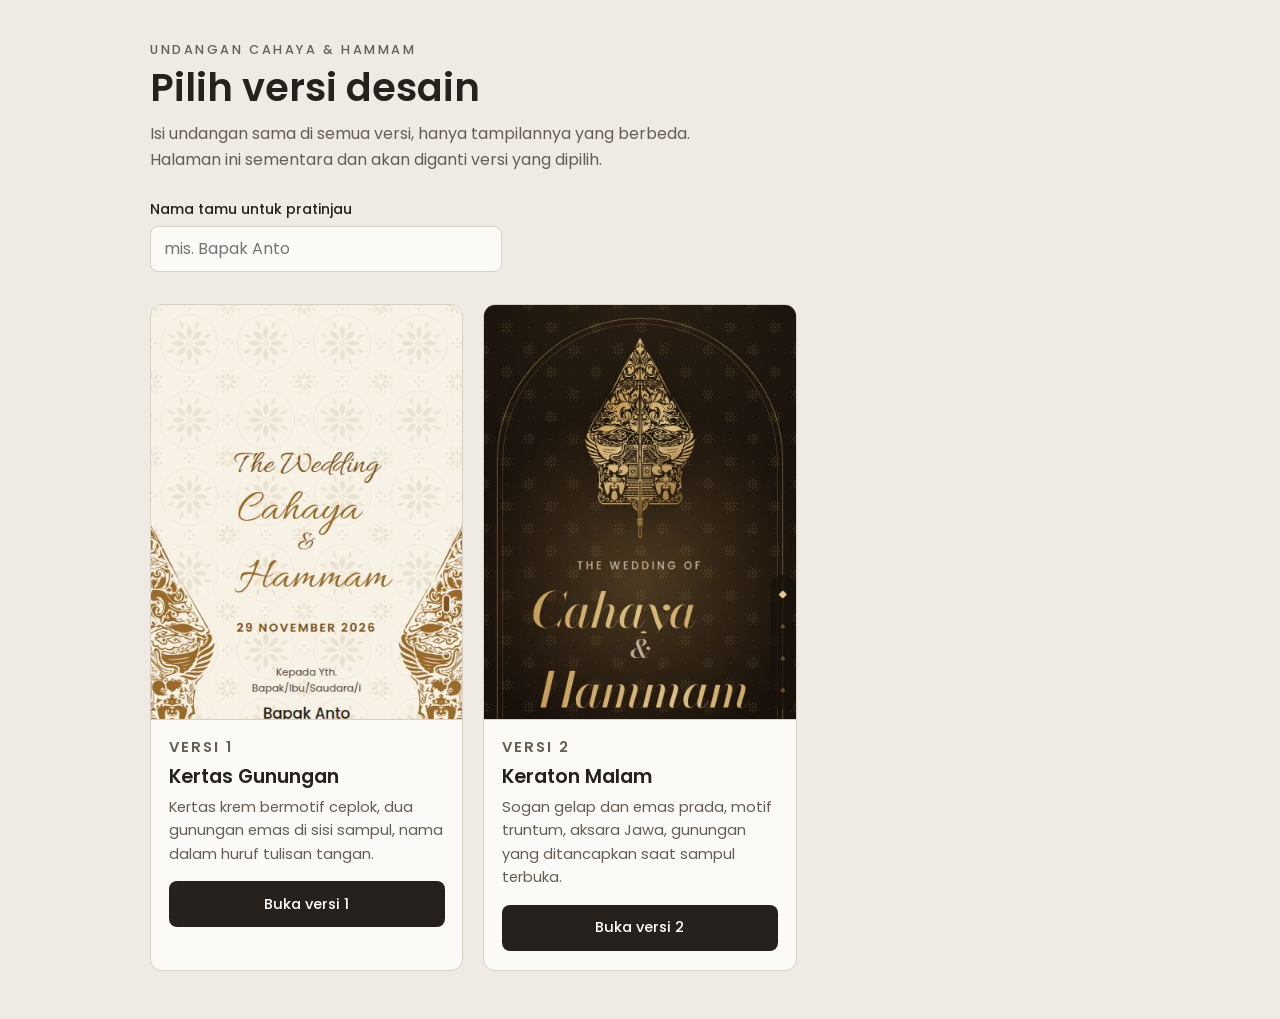
==== commit e5c0452f: "uji coba versi" ====
--- a/index.html
+++ b/index.html
@@ -4,348 +4,120 @@
 <meta charset="utf-8">
 <meta name="viewport" content="width=device-width, initial-scale=1, viewport-fit=cover">
 <meta http-equiv="Content-Security-Policy" content="default-src 'self'; img-src 'self' data:; style-src 'self' 'unsafe-inline'; font-src 'self'; script-src 'self'; base-uri 'self'; form-action 'none'">
-<title>The Wedding of Cahaya &amp; Hammam</title>
-<meta name="description" content="Undangan pernikahan Cahaya &amp; Hammam, Minggu 29 November 2026 di ndalem Tjokrosukarnan, Surakarta.">
-<meta name="theme-color" content="#17100B">
+<meta name="robots" content="noindex">
+<title>Pilih Versi · Cahaya &amp; Hammam</title>
+<link rel="icon" href="/assets/img/gunungan.svg" type="image/svg+xml">
+<!--
+  Halaman sementara untuk membandingkan versi desain undangan.
+  Menambah versi: salin folder versi terakhir (mis. v2 → v3), lalu salin satu <li class="versi"> di bawah.
+  Memilih versi final: lihat README, bagian "Versi desain".
+-->
+<style>
+  @font-face { font-family: "Poppins"; src: url("/assets/fonts/poppins-400.woff2") format("woff2"); font-weight: 400; font-display: swap; }
+  @font-face { font-family: "Poppins"; src: url("/assets/fonts/poppins-500.woff2") format("woff2"); font-weight: 500; font-display: swap; }
+  @font-face { font-family: "Poppins"; src: url("/assets/fonts/poppins-600.woff2") format("woff2"); font-weight: 600; font-display: swap; }
 
-<meta property="og:type" content="website">
-<meta property="og:url" content="https://hammamcahaya.github.io/">
-<meta property="og:title" content="The Wedding of Cahaya &amp; Hammam">
-<meta property="og:description" content="Minggu, 29 November 2026 di ndalem Tjokrosukarnan, Surakarta">
-<meta property="og:image" content="https://hammamcahaya.github.io/assets/img/og-image.jpg?v=7">
-<meta property="og:image:width" content="1200">
-<meta property="og:image:height" content="630">
-<meta name="twitter:card" content="summary_large_image">
+  :root { --bg: #EFEBE4; --card: #FBFAF7; --ink: #26211C; --soft: #665D54; --line: #D8D0C4; --accent: #26211C; }
+  * { box-sizing: border-box; }
+  body {
+    margin: 0;
+    padding: calc(40px + env(safe-area-inset-top)) 16px calc(48px + env(safe-area-inset-bottom));
+    font-family: "Poppins", system-ui, sans-serif;
+    font-size: 16px;
+    line-height: 1.6;
+    color: var(--ink);
+    background: var(--bg);
+    -webkit-font-smoothing: antialiased;
+  }
+  h1, h2, p { margin: 0; }
+  .wrap { max-width: 980px; margin: 0 auto; }
 
-<link rel="icon" href="./assets/img/gunungan.svg" type="image/svg+xml">
-<link rel="preload" href="./assets/fonts/bodoni-moda-italic.woff2" as="font" type="font/woff2" crossorigin>
-<link rel="preload" href="./assets/fonts/poppins-400.woff2" as="font" type="font/woff2" crossorigin>
-<link rel="preload" href="./assets/img/gunungan-prada.svg" as="image" type="image/svg+xml">
-<link rel="stylesheet" href="./css/style.css">
-<script src="./js/main.js" defer></script>
+  .eyebrow { font-size: .8rem; font-weight: 500; letter-spacing: .2em; text-transform: uppercase; color: var(--soft); }
+  h1 { margin-top: .3rem; font-size: clamp(1.8rem, 6vw, 2.4rem); font-weight: 600; line-height: 1.2; }
+  .intro { margin-top: .6rem; max-width: 36rem; color: var(--soft); }
+
+  .guest { display: grid; gap: .35rem; max-width: 22rem; margin-top: 1.6rem; }
+  .guest label { font-size: .88rem; font-weight: 500; }
+  .guest input {
+    min-height: 46px;
+    padding: .55rem .8rem;
+    border: 1px solid var(--line);
+    border-radius: 8px;
+    background: var(--card);
+    font: inherit;
+    color: inherit;
+  }
+  .guest input:focus-visible, .versi a:focus-visible { outline: 2px solid var(--accent); outline-offset: 2px; }
+
+  .list {
+    display: grid;
+    grid-template-columns: repeat(auto-fill, minmax(min(100%, 270px), 1fr));
+    gap: 20px;
+    margin: 2rem 0 0;
+    padding: 0;
+    list-style: none;
+  }
+  .versi {
+    display: flex;
+    flex-direction: column;
+    overflow: hidden;
+    border: 1px solid var(--line);
+    border-radius: 12px;
+    background: var(--card);
+  }
+  .versi img { width: 100%; height: auto; aspect-ratio: 3 / 4; object-fit: cover; object-position: top; background: #ddd; border-bottom: 1px solid var(--line); }
+  .versi__body { display: grid; gap: .35rem; flex: 1; align-content: start; padding: 1rem 1.1rem 1.2rem; }
+  .versi__tag { font-size: .78rem; font-weight: 600; letter-spacing: .14em; text-transform: uppercase; color: var(--soft); }
+  .versi h2 { font-size: 1.2rem; font-weight: 600; line-height: 1.3; }
+  .versi p { font-size: .92rem; color: var(--soft); }
+  .versi a {
+    display: inline-flex;
+    align-items: center;
+    justify-content: center;
+    min-height: 46px;
+    margin-top: .6rem;
+    border-radius: 8px;
+    background: var(--accent);
+    color: #fff;
+    font-size: .92rem;
+    font-weight: 500;
+    text-decoration: none;
+  }
+  .versi a:hover { background: #4A4038; }
+</style>
+<script src="/js/pilih-versi.js" defer></script>
 </head>
 <body>
+<main class="wrap">
+  <p class="eyebrow">Undangan Cahaya &amp; Hammam</p>
+  <h1>Pilih versi desain</h1>
+  <p class="intro">Isi undangan sama di semua versi, hanya tampilannya yang berbeda. Halaman ini sementara dan akan diganti versi yang dipilih.</p>
 
-<!-- layar lebar: dua gunungan "simpingan" di kiri-kanan kelir, undangan menjadi layarnya -->
-<div class="kelir" aria-hidden="true">
-  <img class="kelir__gunungan kelir__gunungan--l" src="./assets/img/gunungan-prada.svg" alt="">
-  <img class="kelir__gunungan kelir__gunungan--r" src="./assets/img/gunungan-prada.svg" alt="">
-</div>
+  <div class="guest">
+    <label for="tamu">Nama tamu untuk pratinjau</label>
+    <input id="tamu" type="text" maxlength="60" placeholder="mis. Bapak Anto" autocomplete="off">
+  </div>
 
-<main class="book" id="book">
-
-    <!-- ============ Halaman 1 · Sampul ============ -->
-    <section class="page page--malam page--cover" id="hal-1" aria-label="Halaman 1 dari 4, sampul">
-      <div class="blencong" aria-hidden="true"></div>
-      <div class="arch" aria-hidden="true"></div>
-      <div class="page__body cover">
-        <img class="cover__gunungan" src="./assets/img/gunungan-prada.svg" alt="" width="1773" height="3195">
-        <p class="cover__eyebrow eyebrow">The Wedding of</p>
-        <h1 class="cover__names">
-          <span class="prada-text">Cahaya</span>
-          <span class="amp">&amp;</span>
-          <span class="prada-text">Hammam</span>
-        </h1>
-        <p class="aksara" aria-hidden="true">꧋ꦕꦲꦪ ꦭꦤ꧀ ꦲꦩ꧀ꦩꦩ꧀꧉</p>
-        <p class="cover__date">29 November 2026</p>
-
-        <div class="guest">
-          <p class="guest__to">Kepada Yth. Bapak/Ibu/Saudara/i</p>
-          <p class="guest__name" id="guest-name">Bapak/Ibu/Saudara/i</p>
-          <p class="guest__note">Mohon maaf apabila ada kesalahan penulisan nama atau gelar</p>
-        </div>
-
-        <button class="btn btn--primary" type="button" data-go="1" data-music-start>Buka Undangan</button>
+  <ol class="list">
+    <li class="versi">
+      <img src="/assets/img/versi/v1.jpg" alt="Sampul versi 1" width="390" height="844">
+      <div class="versi__body">
+        <p class="versi__tag">Versi 1</p>
+        <h2>Kertas Gunungan</h2>
+        <p>Kertas krem bermotif ceplok, dua gunungan emas di sisi sampul, nama dalam huruf tulisan tangan.</p>
+        <a href="/v1/" data-versi="v1">Buka versi 1</a>
       </div>
-    </section>
-
-    <!-- ============ Halaman 2 · Undangan ============ -->
-    <section class="page page--kertas page--invite" id="hal-2" aria-label="Halaman 2 dari 4, undangan">
-      <div class="page__frame" aria-hidden="true"></div>
-      <div class="page__body invite">
-        <p class="salam" data-reveal>Bismillahirrahmanirrahiim<br>Assalamu'alaikum Warahmatullahi Wabarakatuh</p>
-
-        <blockquote class="ayat" data-reveal>
-          <p>Dan di antara tanda-tanda kekuasaan-Nya ialah Dia menciptakan untukmu isteri-isteri dari jenismu sendiri, agar kamu cenderung dan merasa tenteram kepadanya, dan Dia menjadikan di antaramu rasa kasih dan sayang. Sesungguhnya pada yang demikian itu benar-benar terdapat tanda-tanda (kebesaran Allah) bagi kaum yang berfikir.</p>
-          <cite>QS. Ar-Rum: 21</cite>
-        </blockquote>
-
-        <p class="lead" data-reveal>Maha suci Allah yang telah menciptakan makhluk-Nya berpasang-pasangan. Semoga ridho-Mu tercurah mengiringi pernikahan putra-putri kami:</p>
-
-        <div class="couple">
-          <div class="person" data-reveal>
-            <h2 class="person__name">Cahaya Dwi Dzullia<span class="person__degree">, S.Pd., M.Pd.</span></h2>
-            <p class="person__parent">Putri dari Bapak Muryadi &amp; Ibu Rusnani</p>
-            <p class="person__address">Perum Puri Kosambi Blok FF No.50, Duren, Klari, Karawang</p>
-          </div>
-          <p class="couple__with" data-reveal><span>dengan</span></p>
-          <div class="person" data-reveal>
-            <h2 class="person__name">Muhammad Hammam Islami<span class="person__degree">, S.Kom.</span></h2>
-            <p class="person__parent">Putra dari Bapak Muh Syafei (Alm) &amp; Ibu Sri Suwarni, AMK</p>
-            <p class="person__address">Klodran RT 05/RW 01, Colomadu, Kab. Karanganyar, Jawa Tengah</p>
-          </div>
-        </div>
-
-        <div class="when" data-reveal>
-          <div class="when__date">
-            <span class="when__day">Minggu</span>
-            <span class="when__num">29</span>
-            <span class="when__month">November 2026</span>
-          </div>
-          <div class="when__events">
-            <div class="when__event">
-              <h3>Akad Nikah</h3>
-              <p><span class="when__time">06.00</span> WIB sampai selesai</p>
-            </div>
-            <div class="when__event">
-              <h3>Resepsi</h3>
-              <p><span class="when__time">09.00</span> WIB sampai selesai</p>
-            </div>
-          </div>
-        </div>
-
-        <address class="venue" data-reveal>
-          <strong>ndalem Tjokrosukarnan</strong>
-          Jl. Dr. Rajiman No.248, Sriwedari, Kec. Laweyan, Kota Surakarta, Jawa Tengah 57141
-        </address>
-
-        <p class="lead" data-reveal>Merupakan suatu kehormatan dan kebahagiaan bagi kami apabila Bapak/Ibu/Saudara/i berkenan hadir untuk memberikan doa dan restu kepada kedua mempelai.</p>
-        <p class="salam" data-reveal>Wassalamu'alaikum Warahmatullahi Wabarakatuh</p>
+    </li>
+    <li class="versi">
+      <img src="/assets/img/versi/v2.jpg" alt="Sampul versi 2" width="390" height="844">
+      <div class="versi__body">
+        <p class="versi__tag">Versi 2</p>
+        <h2>Keraton Malam</h2>
+        <p>Sogan gelap dan emas prada, motif truntum, aksara Jawa, gunungan yang ditancapkan saat sampul terbuka.</p>
+        <a href="/v2/" data-versi="v2">Buka versi 2</a>
       </div>
-    </section>
-
-    <!-- ============ Halaman 3 · Denah ============ -->
-    <section class="page page--kertas page--map" id="hal-3" aria-label="Halaman 3 dari 4, denah lokasi">
-      <div class="page__frame" aria-hidden="true"></div>
-      <div class="page__body map">
-        <h2 class="map__title" data-reveal>Denah Lokasi</h2>
-        <address class="venue" data-reveal>
-          <strong>ndalem Tjokrosukarnan</strong>
-          Jl. Dr. Rajiman No.248, Sriwedari, Kec. Laweyan, Kota Surakarta, Jawa Tengah 57141
-        </address>
-
-        <div class="map__grid">
-          <figure class="map__figure" data-reveal>
-            <svg class="denah" viewBox="0 0 300 300" role="img" aria-labelledby="denah-title">
-              <title id="denah-title">Denah: ndalem Tjokrosukarnan di Jl. Dr. Rajiman, sebelah barat Pasar Kembang. Dari Jl. Slamet Riyadi belok ke selatan lewat Jl. Honggowongso, melewati Sami Luwes, Sate Kambing Pak Manto, dan Tumurun Museum.</title>
-              <g class="denah__road">
-                <path d="M168 18V288"/>
-                <path d="M22 86H282"/>
-                <path d="M168 172H112"/>
-                <path d="M22 236H282"/>
-              </g>
-              <g class="denah__road-in">
-                <path d="M168 18V288"/>
-                <path d="M22 86H282"/>
-                <path d="M168 172H112"/>
-                <path d="M22 236H282"/>
-              </g>
-              <!-- rute dari Jl. Slamet Riyadi ke lokasi, digambar saat denah terlihat -->
-              <path class="denah__route" pathLength="1" d="M168 86V236H90"/>
-              <g class="denah__label denah__label--road">
-                <text x="110" y="89.5" text-anchor="middle">Jl. Slamet Riyadi</text>
-                <text x="232" y="239.5" text-anchor="middle">Jl. Dr. Rajiman</text>
-                <text transform="translate(170.5 128) rotate(-90)" text-anchor="middle">Jl. Honggowongso</text>
-              </g>
-              <g class="denah__label">
-                <text x="20" y="72">Purwosari</text>
-                <text x="282" y="72" text-anchor="end">Gladag</text>
-              </g>
-              <g class="denah__poi">
-                <circle cx="156" cy="50" r="4"/>
-                <circle cx="156" cy="106" r="4"/>
-                <circle cx="156" cy="158" r="4"/>
-                <circle cx="120" cy="158" r="4"/>
-                <circle cx="154" cy="222" r="4"/>
-              </g>
-              <g class="denah__label">
-                <text x="148" y="54" text-anchor="end">Novotel</text>
-                <text x="148" y="110" text-anchor="end">Sami Luwes</text>
-                <text x="112" y="152" text-anchor="end">Tumurun</text>
-                <text x="112" y="163" text-anchor="end">Museum</text>
-                <text x="148" y="214" text-anchor="end">Pasar</text>
-                <text x="148" y="225" text-anchor="end">Kembang</text>
-              </g>
-              <g class="denah__label denah__label--vertical">
-                <text transform="translate(140 162) rotate(-90)">Sate Kambing</text>
-                <text transform="translate(149 162) rotate(-90)">Pak Manto</text>
-              </g>
-              <g class="denah__pin" transform="translate(90 236) scale(.85)">
-                <ellipse cx="0" cy="0" rx="9" ry="3"/>
-                <path d="M0 0C-4 -9 -11 -14 -11 -22A11 11 0 1 1 11 -22C11 -14 4 -9 0 0Z"/>
-                <circle cx="0" cy="-22" r="4.2"/>
-              </g>
-              <g class="denah__label denah__label--venue">
-                <text x="76" y="207" text-anchor="end">LOKASI</text>
-                <text x="76" y="216" text-anchor="end" class="denah__venue-name">Ndalem</text>
-                <text x="76" y="224.5" text-anchor="end" class="denah__venue-name">Tjokrosukarnan</text>
-              </g>
-              <g class="denah__north" transform="translate(250 40)">
-                <path d="M0 -18L9 14L0 7L-9 14Z"/>
-                <text x="0" y="-22" text-anchor="middle">U</text>
-              </g>
-            </svg>
-          </figure>
-
-          <div class="map__actions" data-reveal>
-            <a class="btn btn--primary" href="https://maps.app.goo.gl/uGNZ8pQ9KB5hsvbt7" target="_blank" rel="noopener">Buka Google Maps</a>
-            <button class="btn btn--ghost" type="button" id="copy-address" data-address="ndalem Tjokrosukarnan, Jl. Dr. Rajiman No.248, Sriwedari, Kec. Laweyan, Kota Surakarta, Jawa Tengah 57141">Salin alamat</button>
-            <p class="copy-status" id="copy-status" role="status" aria-live="polite"></p>
-            <figure class="qr">
-              <img src="./assets/img/qr-maps.svg" alt="Kode QR menuju lokasi di Google Maps" width="96" height="96">
-              <figcaption>Pindai untuk membuka peta</figcaption>
-            </figure>
-          </div>
-        </div>
-      </div>
-    </section>
-
-    <!-- ============ Halaman 4 · Penutup ============ -->
-    <section class="page page--malam page--closing" id="hal-4" aria-label="Halaman 4 dari 4, penutup">
-      <div class="blencong blencong--low" aria-hidden="true"></div>
-      <img class="closing__gunungan" src="./assets/img/gunungan-prada.svg" alt="" aria-hidden="true">
-      <div class="page__body closing">
-        <p class="closing__intro eyebrow" data-reveal>Kami yang berbahagia</p>
-        <div class="closing__families" data-reveal>
-          <p><span>Bapak Muryadi</span><span>Ibu Rusnani</span></p>
-          <p><span>Bapak Muh Syafei (Alm)</span><span>Ibu Sri Suwarni, AMK</span></p>
-        </div>
-        <p class="closing__names" data-reveal><span class="prada-text">Cahaya</span> <span class="amp">&amp;</span> <span class="prada-text">Hammam</span></p>
-        <p class="aksara aksara--small" aria-hidden="true" data-reveal>꧋ꦕꦲꦪ ꦭꦤ꧀ ꦲꦩ꧀ꦩꦩ꧀꧉</p>
-
-        <div class="chapters" data-reveal>
-          <p class="chapters__intro">Datang dari luar kota? Ada banyak tempat menarik di sekitar lokasi acara.</p>
-          <button class="chapter" type="button" data-modal="bab-sekitar">
-            <span class="chapter__title">Lokasi wisata sekitar ndalem Tjokrosukarnan</span>
-            <span class="chapter__hint">Dari Pasar Kembang dan Sriwedari hingga Museum Tumurun dan Koeslan Coffee</span>
-            <svg class="chapter__arrow" viewBox="0 0 24 24" aria-hidden="true"><path d="M5 12h13M13 6l6 6-6 6"/></svg>
-          </button>
-        </div>
-
-        <button class="secret-link" type="button" data-modal="bab-hadiah" data-reveal>
-          <svg viewBox="0 0 24 24" aria-hidden="true"><rect x="3" y="5.5" width="18" height="13" rx="2"/><path d="M3.5 7l8.5 6.5L20.5 7"/></svg>
-          Tidak untuk dibuka
-        </button>
-      </div>
-    </section>
-
+    </li>
+  </ol>
 </main>
-
-<!-- Musik latar: preload="none" → baru diunduh setelah tamu menekan "Buka Undangan" atau tombol musik -->
-<audio id="bgm" src="./assets/audio/yen-ing-tawang-lite.m4a" preload="none" loop></audio>
-<button class="music-toggle" id="music-toggle" type="button" aria-label="Putar musik" aria-pressed="false">
-  <svg class="icon-on" viewBox="0 0 24 24" aria-hidden="true"><path d="M4 9v6h4l5 4V5L8 9H4z"/><path d="M16.5 8.5a5 5 0 0 1 0 7M19 6a8.5 8.5 0 0 1 0 12"/></svg>
-  <svg class="icon-off" viewBox="0 0 24 24" aria-hidden="true"><path d="M4 9v6h4l5 4V5L8 9H4z"/><path d="M17 9.5l5 5M22 9.5l-5 5"/></svg>
-</button>
-
-<nav class="dots" id="dots" aria-label="Halaman">
-  <a href="#1" data-go="0" aria-label="Halaman 1, sampul"></a>
-  <a href="#2" data-go="1" aria-label="Halaman 2, undangan"></a>
-  <a href="#3" data-go="2" aria-label="Halaman 3, denah lokasi"></a>
-  <a href="#4" data-go="3" aria-label="Halaman 4, penutup"></a>
-</nav>
-
-<!-- ============ Modal 1 ============ -->
-<dialog class="sheet" id="bab-sekitar" aria-labelledby="bab-sekitar-title">
-  <div class="sheet__head">
-    <h2 id="bab-sekitar-title">Lokasi wisata sekitar ndalem Tjokrosukarnan</h2>
-    <button class="sheet__close" type="button" data-close aria-label="Tutup">
-      <svg viewBox="0 0 24 24" aria-hidden="true"><path d="M6 6l12 12M18 6L6 18"/></svg>
-    </button>
-  </div>
-  <div class="sheet__body">
-    <p class="sheet__lead">Ndalem Tjokrosukarnan berdiri di tepi Jalan Dr. Radjiman, jalan tertua di Kota Solo. Di sekitarnya ada pasar tradisional, museum, kampung batik, hingga kedai kopi modern. Tempat-tempat berikut diurutkan dari yang terdekat; jaraknya perkiraan garis lurus dari lokasi acara.</p>
-
-    <h4>Pasar Kembang <span class="sheet__dist">± 100 m</span></h4>
-    <figure class="sheet__fig">
-      <img src="./assets/img/artikel/pasar-kembang.webp" alt="Bangunan Pasar Kembang Solo beratap merah dengan pedagang bunga di depannya" width="720" height="480" loading="lazy" decoding="async">
-      <figcaption>Pasar Kembang, pusat jual beli bunga di Solo. <span class="credit">Foto: <a href="https://commons.wikimedia.org/wiki/File%3AFlower_market_pasar_kembang_solo_-_panoramio.jpg" target="_blank" rel="noopener">businesssolo</a>, <a href="https://creativecommons.org/licenses/by/3.0/deed.id" target="_blank" rel="noopener">CC BY 3.0</a></span></figcaption>
-    </figure>
-    <p>Tempat terdekat, hanya sepelemparan batu ke arah timur, di pertemuan Jalan Dr. Radjiman dan Jalan Honggowongso. Lokasi ini dahulu berupa taman; sejak 1960-an para pedagang bunga mulai berjualan di sana hingga menjadi pasar. Di sinilah warga Solo membeli kembang untuk <i>nyekar</i>, sesaji, dan upacara adat, termasuk <i>kembang setaman</i> untuk siraman pengantin. Banyak pedagangnya buka hingga 24 jam.</p>
-
-    <h4>Tumurun Private Museum <span class="sheet__dist">± 200 m</span></h4>
-    <figure class="sheet__fig">
-      <img src="./assets/img/artikel/tumurun-raden-saleh.webp" alt="Lukisan kapal diterjang badai berbingkai emas karya Raden Saleh" width="720" height="480" loading="lazy" decoding="async">
-      <figcaption><i>British Marine Vessel in Heavy Weather</i> karya Raden Saleh, salah satu koleksi Tumurun. <span class="credit">Foto: <a href="https://commons.wikimedia.org/wiki/File%3ALukisan_Raden_Saleh_British_Marine_Vessel_in_Heavy_Weather.jpg" target="_blank" rel="noopener">Risanprasetyo</a>, <a href="https://creativecommons.org/licenses/by-sa/4.0/deed.id" target="_blank" rel="noopener">CC BY-SA 4.0</a></span></figcaption>
-    </figure>
-    <p>Hanya beberapa langkah ke utara, museum seni rupa milik keluarga H.M. Lukminto ini dibuka pada April 2018. Nama <i>Tumurun</i> berasal dari kata <i>turun-temurun</i>. Koleksinya memadukan karya maestro seperti Raden Saleh, Affandi, dan Basoeki Abdullah dengan seni kontemporer dan mobil antik.</p>
-
-    <h4>House of Danar Hadi <span class="sheet__dist">± 400 m</span></h4>
-    <figure class="sheet__fig">
-      <img src="./assets/img/artikel/danar-hadi.webp" alt="Tiga pembatik sedang membatik kain di meja kerja" width="720" height="480" loading="lazy" decoding="async">
-      <figcaption>Pembatik di House of Danar Hadi. <span class="credit">Foto: <a href="https://commons.wikimedia.org/wiki/File%3AHouse_of_Danar_Hadi.jpg" target="_blank" rel="noopener">Christophe95</a>, <a href="https://creativecommons.org/licenses/by-sa/4.0/deed.id" target="_blank" rel="noopener">CC BY-SA 4.0</a></span></figcaption>
-    </figure>
-    <p>Di Jalan Slamet Riyadi, di kompleks nDalem Wuryaningratan, terdapat museum batik milik H. Santosa Doellah yang mengoleksi batik sejak 1967, mulai dari batik Belanda, Tionghoa, Djawa Hokokai, hingga batik keraton. Pengunjung bisa ikut tur, mencoba membatik, lalu bersantai di kafenya.</p>
-
-    <h4>Museum Radya Pustaka <span class="sheet__dist">± 400 m</span></h4>
-    <figure class="sheet__fig">
-      <img src="./assets/img/artikel/radya-pustaka.webp" alt="Papan nama Museum Radya Pustaka Surakarta di depan bangunan museum" width="720" height="480" loading="lazy" decoding="async">
-      <figcaption>Halaman depan Museum Radya Pustaka. <span class="credit">Foto: <a href="https://commons.wikimedia.org/wiki/File%3AHalaman_depan_Museum_Radya_Pustaka_Tahun_2024.jpg" target="_blank" rel="noopener">Sekar Jarwo Soekarno</a>, <a href="https://creativecommons.org/licenses/by/4.0/deed.id" target="_blank" rel="noopener">CC BY 4.0</a></span></figcaption>
-    </figure>
-    <p>Berada di dalam kompleks Taman Sriwedari, museum ini didirikan pada 28 Oktober 1890 oleh K.R.A. Sosrodiningrat IV, Patih Keraton Surakarta, dan dikenal sebagai museum tertua di Indonesia yang didirikan oleh pribumi. Koleksinya meliputi naskah Jawa kuno, wayang, dan benda pusaka.</p>
-
-    <h4>Taman Sriwedari dan Wayang Orang <span class="sheet__dist">± 500 m</span></h4>
-    <figure class="sheet__fig">
-      <img src="./assets/img/artikel/sriwedari.webp" alt="Gapura lengkung berukir di pintu masuk Taman Sriwedari" width="720" height="480" loading="lazy" decoding="async">
-      <figcaption>Gapura Taman Sriwedari. <span class="credit">Foto: <a href="https://commons.wikimedia.org/wiki/File%3AGate_of_Sriwedari_Park.jpg" target="_blank" rel="noopener">Christophe95</a>, <a href="https://creativecommons.org/licenses/by-sa/4.0/deed.id" target="_blank" rel="noopener">CC BY-SA 4.0</a></span></figcaption>
-    </figure>
-    <p>Di utara, di tepi Jalan Slamet Riyadi, terbentang Taman Sriwedari yang dibangun oleh Sri Susuhunan Pakubuwono X pada akhir abad ke-19 sebagai taman hiburan rakyat. Gedung Wayang Orang Sriwedari di dalamnya masih rutin mementaskan kisah Ramayana dan Mahabharata. Kawasan ini juga pernah menjadi tuan rumah PON I tahun 1948.</p>
-
-    <h4>Pasar Klewer <span class="sheet__dist">± 1,2 km</span></h4>
-    <figure class="sheet__fig">
-      <img src="./assets/img/artikel/pasar-klewer.webp" alt="Bangunan Pasar Klewer bertingkat dengan papan nama besar di bagian depan" width="720" height="480" loading="lazy" decoding="async">
-      <figcaption>Pasar Klewer, sentra batik di sisi barat Keraton Surakarta. <span class="credit">Foto: <a href="https://commons.wikimedia.org/wiki/File%3APasar_Klewer_Solo.jpg" target="_blank" rel="noopener">Aqilla Rahmi</a>, <a href="https://creativecommons.org/licenses/by/4.0/deed.id" target="_blank" rel="noopener">CC BY 4.0</a></span></figcaption>
-    </figure>
-    <p>Di ujung timur Jalan Dr. Radjiman, di sisi barat Keraton Surakarta, berdiri pusat grosir batik terbesar di Jawa Tengah. Namanya berasal dari kebiasaan pedagang memanggul batik di bahu hingga kainnya menjuntai, atau <i>kleweran</i>. Selain batik, di sini juga dijual lurik, kebaya, dan aneka kain untuk oleh-oleh.</p>
-
-    <h4>Koeslan Coffee Roastery <span class="sheet__dist">± 1,8 km</span></h4>
-    <p>Bagi pencinta kopi, mampirlah ke Jalan Dr. Radjiman No. 476B, masih satu jalan dengan lokasi acara ke arah barat. Koeslan adalah <i>roastery</i> kopi artisan asal Solo yang berdiri sejak 2016 dan menyangrai biji kopi Nusantara seperti Gayo, Flores, dan Toraja.</p>
-
-    <h4>Kampung Batik Laweyan <span class="sheet__dist">± 2,2 km</span></h4>
-    <figure class="sheet__fig">
-      <img src="./assets/img/artikel/laweyan.webp" alt="Tukang becak melintas di depan rumah bertembok tinggi di Kampung Batik Laweyan" width="720" height="480" loading="lazy" decoding="async">
-      <figcaption>Becak melintas di Kampung Batik Laweyan. <span class="credit">Foto: <a href="https://commons.wikimedia.org/wiki/File%3ABecak_Kampung_Batik_Laweyan.jpg" target="_blank" rel="noopener">Herusutimbul</a>, <a href="https://creativecommons.org/licenses/by-sa/4.0/deed.id" target="_blank" rel="noopener">CC BY-SA 4.0</a></span></figcaption>
-    </figure>
-    <p>Menyusuri Jalan Dr. Radjiman ke arah barat, Bapak/Ibu/Saudara/i akan sampai di kampung saudagar batik yang tersohor sejak masa kolonial. Rumah-rumah bertembok tinggi dan gang sempitnya kini dipenuhi toko batik dan tempat belajar membatik.</p>
-
-    <p class="sheet__end">Selamat menikmati Solo. Kami berharap kehangatan kota ini ikut menyambut kehadiran Bapak/Ibu/Saudara/i.</p>
-  </div>
-</dialog>
-
-<!-- ============ Modal 3 · Tidak untuk dibuka ============ -->
-<dialog class="sheet sheet--short" id="bab-hadiah" aria-labelledby="bab-hadiah-title">
-  <div class="sheet__head">
-    <h2 id="bab-hadiah-title">Tidak untuk dibuka</h2>
-    <button class="sheet__close" type="button" data-close aria-label="Tutup">
-      <svg viewBox="0 0 24 24" aria-hidden="true"><path d="M6 6l12 12M18 6L6 18"/></svg>
-    </button>
-  </div>
-  <div class="sheet__body">
-    <p class="sheet__lead">Jika Anda ingin kami membeli kulkas 2 pintu, rumah 2 hektar, emas 76 kg, Manchester United, melengserkan *******, Anda dapat mengirim ke:</p>
-    <div class="accounts">
-      <div class="account">
-        <img class="account__gunungan" src="./assets/img/gunungan-prada.svg" alt="">
-        <p class="account__bank">BCA</p>
-        <div class="account__row">
-          <p class="account__number">3920618714</p>
-          <button class="account__copy" type="button" data-copy="3920618714" aria-label="Salin nomor rekening Muhammad Hammam Islami"><svg class="icon-copy" viewBox="0 0 24 24" aria-hidden="true"><rect x="9" y="9" width="11" height="11" rx="2"/><path d="M5 15V6a2 2 0 0 1 2-2h9"/></svg><svg class="icon-check" viewBox="0 0 24 24" aria-hidden="true"><path d="M5 12.5l4.5 4.5L19 7.5"/></svg></button>
-        </div>
-        <p class="account__name">Muhammad Hammam Islami</p>
-        <p class="account__status" role="status" aria-live="polite"></p>
-      </div>
-      <div class="account">
-        <img class="account__gunungan" src="./assets/img/gunungan-prada.svg" alt="">
-        <p class="account__bank">BCA</p>
-        <div class="account__row">
-          <p class="account__number">0154126119</p>
-          <button class="account__copy" type="button" data-copy="0154126119" aria-label="Salin nomor rekening Cahaya Dwi Dzullia"><svg class="icon-copy" viewBox="0 0 24 24" aria-hidden="true"><rect x="9" y="9" width="11" height="11" rx="2"/><path d="M5 15V6a2 2 0 0 1 2-2h9"/></svg><svg class="icon-check" viewBox="0 0 24 24" aria-hidden="true"><path d="M5 12.5l4.5 4.5L19 7.5"/></svg></button>
-        </div>
-        <p class="account__name">Cahaya Dwi Dzullia</p>
-        <p class="account__status" role="status" aria-live="polite"></p>
-      </div>
-    </div>
-  </div>
-</dialog>
-
 </body>
 </html>
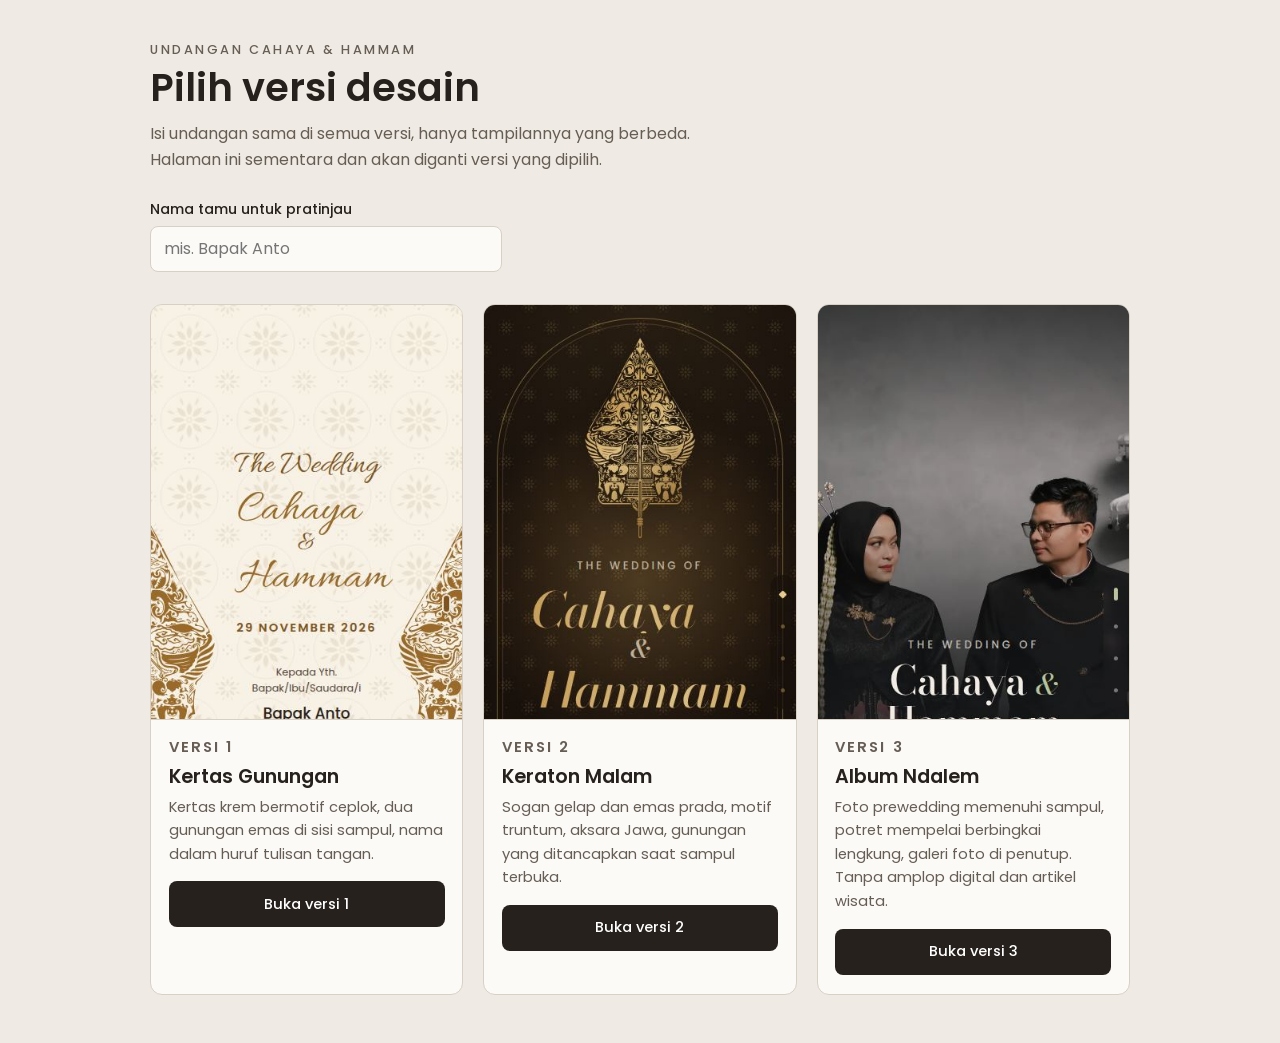
==== commit e19a2168: "[feature] v3" ====
--- a/index.html
+++ b/index.html
@@ -117,6 +117,15 @@
         <a href="/v2/" data-versi="v2">Buka versi 2</a>
       </div>
     </li>
+    <li class="versi">
+      <img src="/assets/img/versi/v3.jpg" alt="Sampul versi 3" width="390" height="844">
+      <div class="versi__body">
+        <p class="versi__tag">Versi 3</p>
+        <h2>Album Ndalem</h2>
+        <p>Foto prewedding memenuhi sampul, potret mempelai berbingkai lengkung, galeri foto di penutup. Tanpa amplop digital dan artikel wisata.</p>
+        <a href="/v3/" data-versi="v3">Buka versi 3</a>
+      </div>
+    </li>
   </ol>
 </main>
 </body>
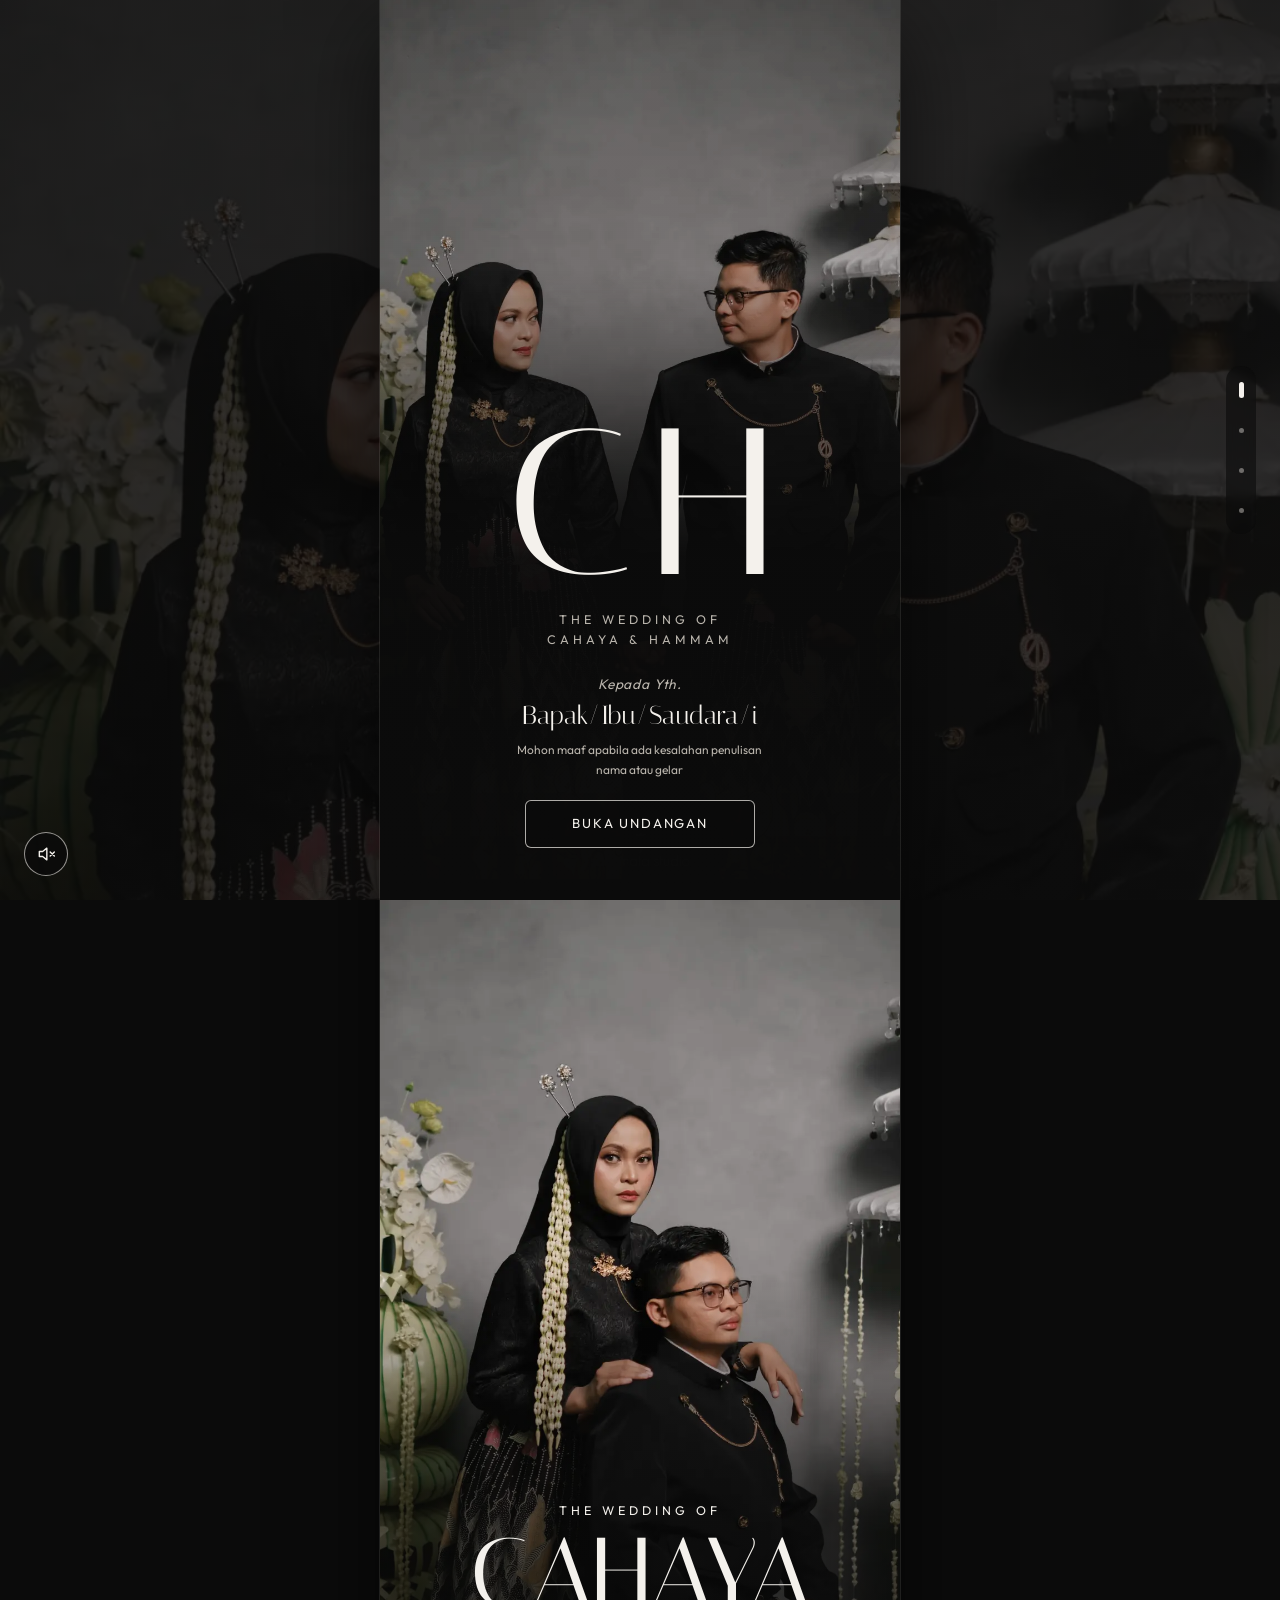
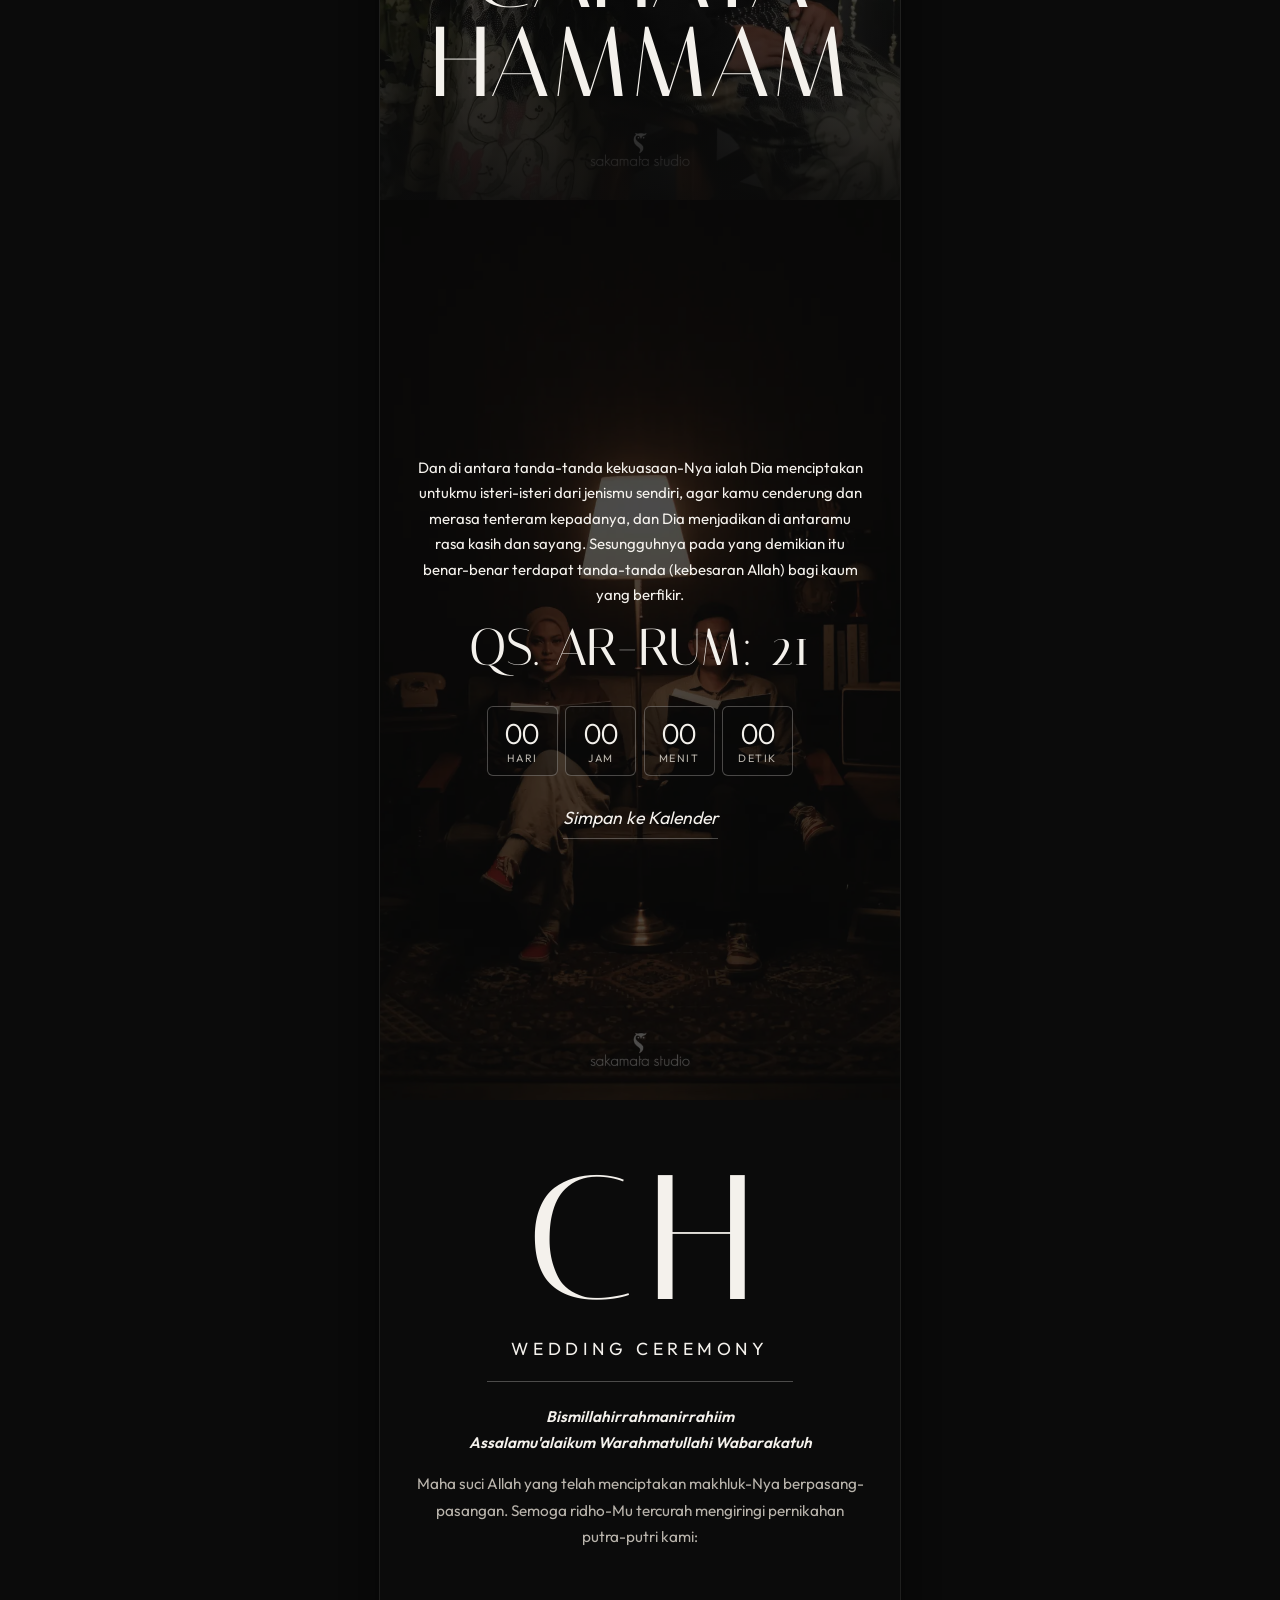
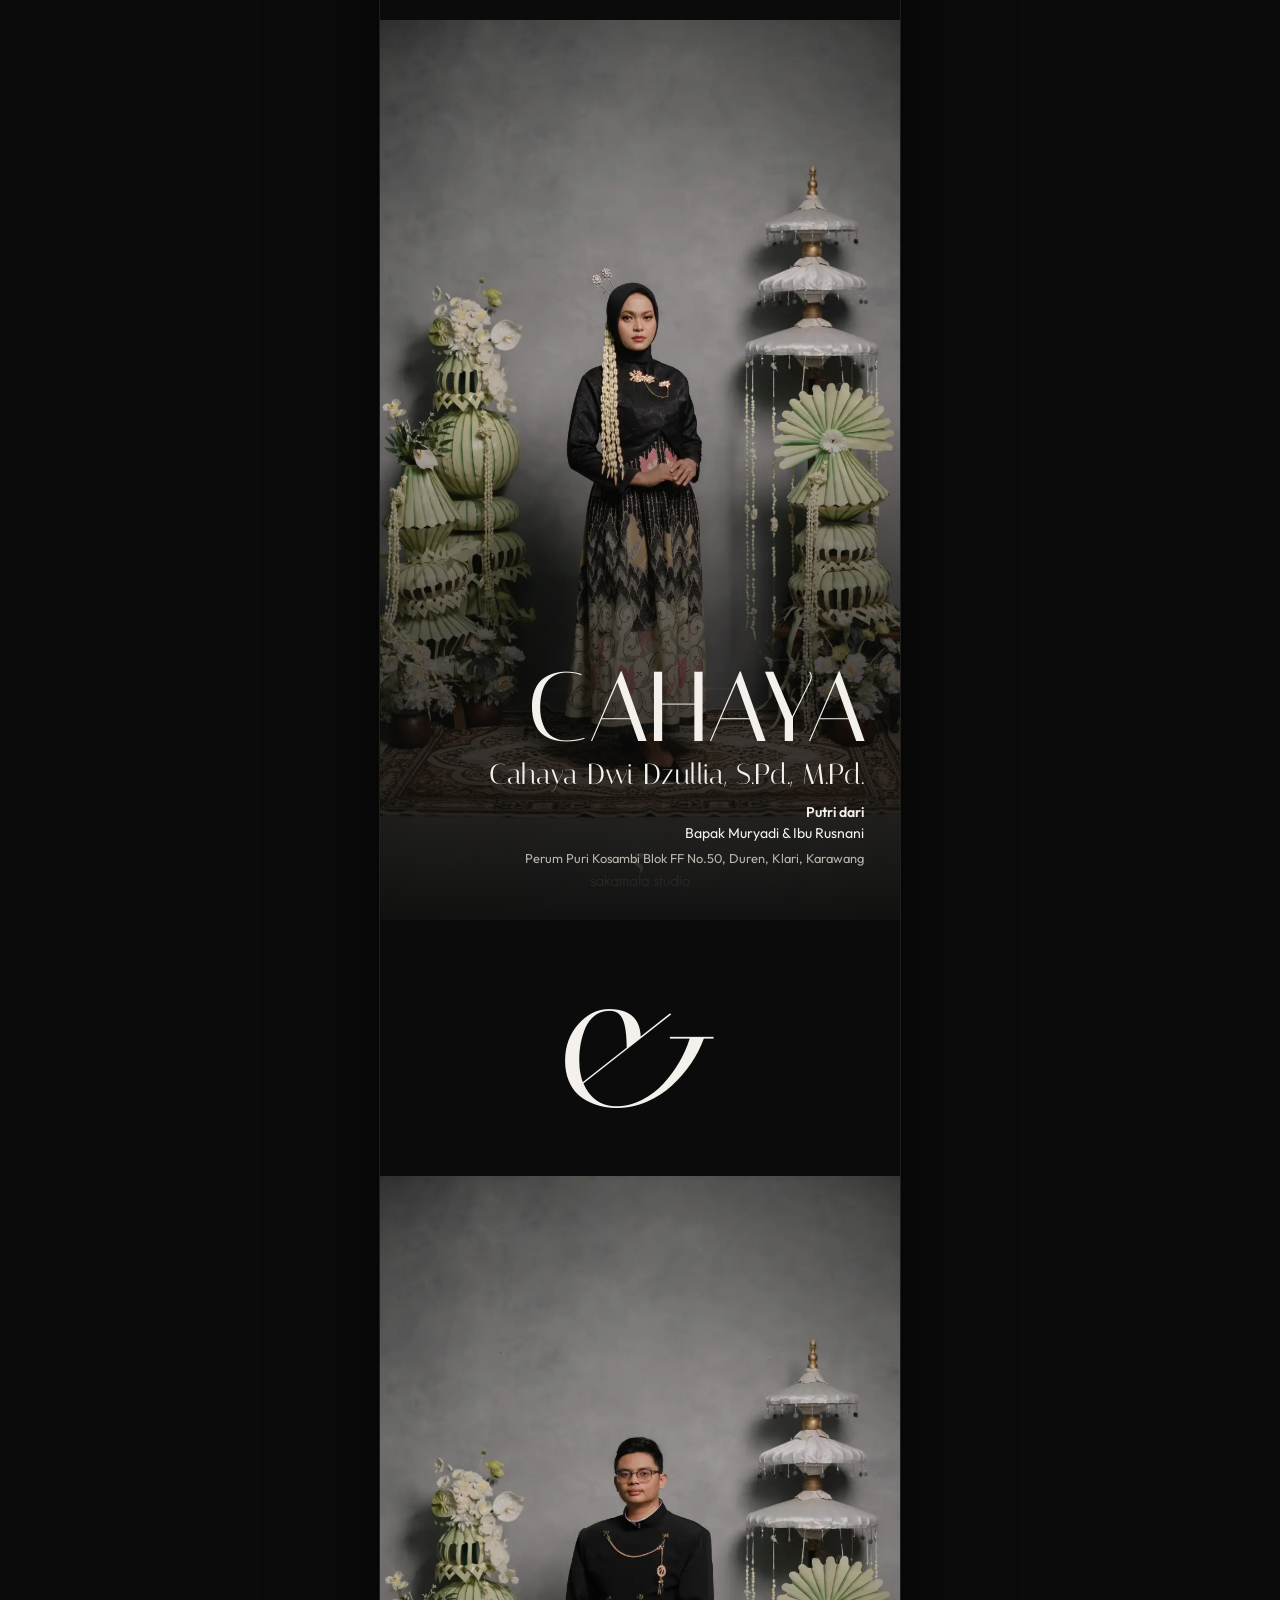
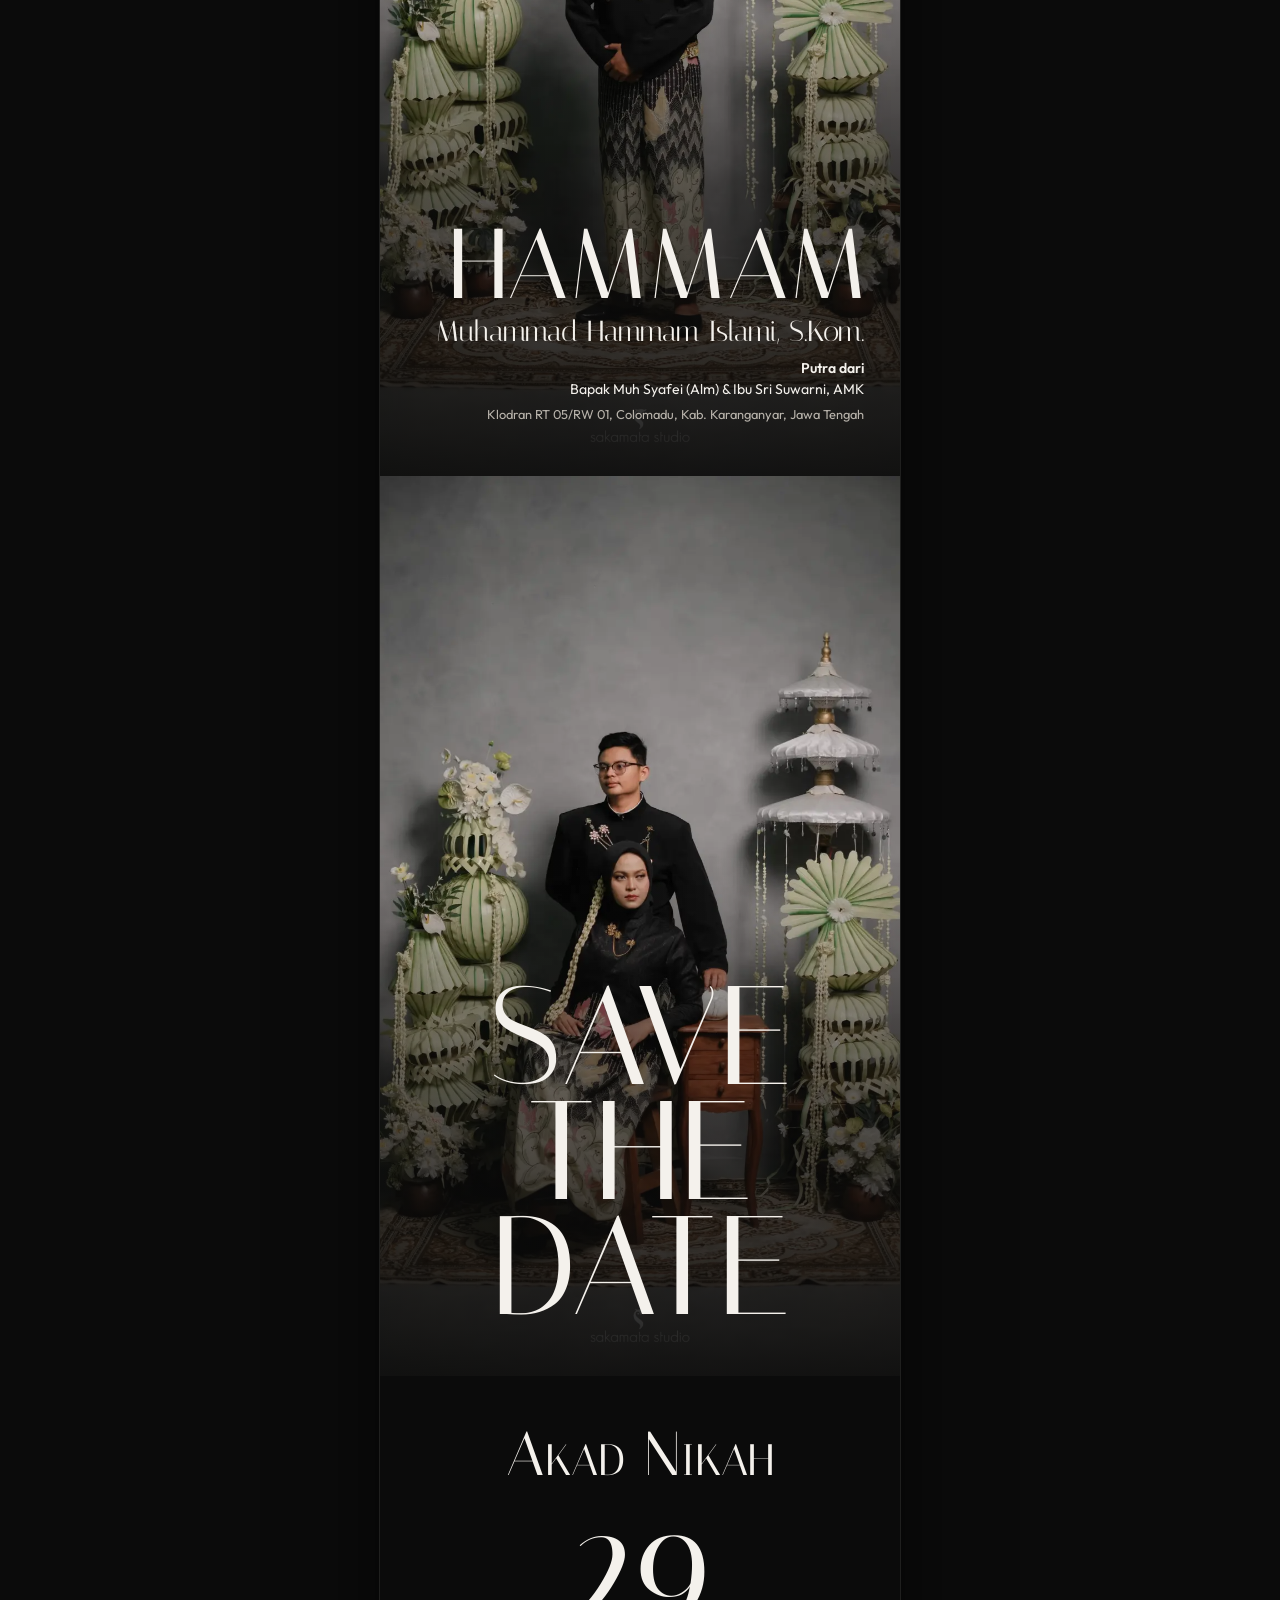
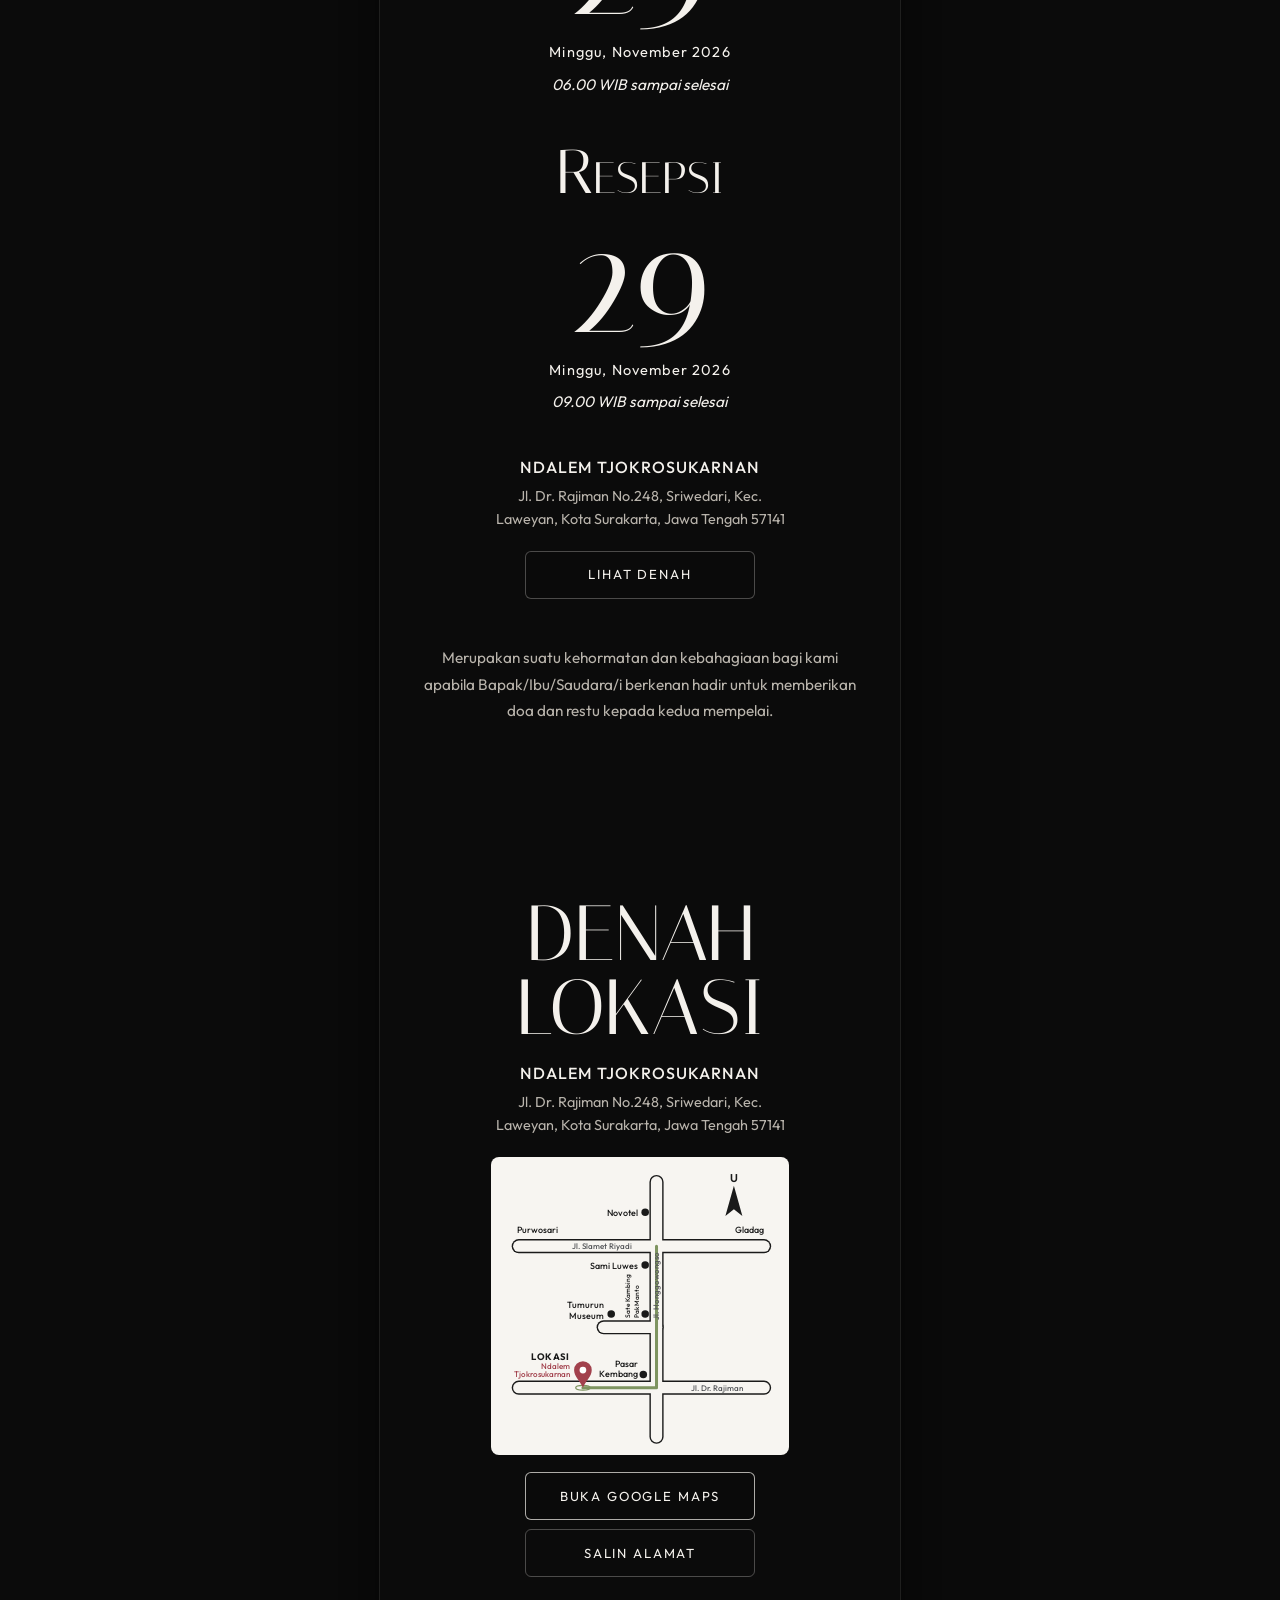
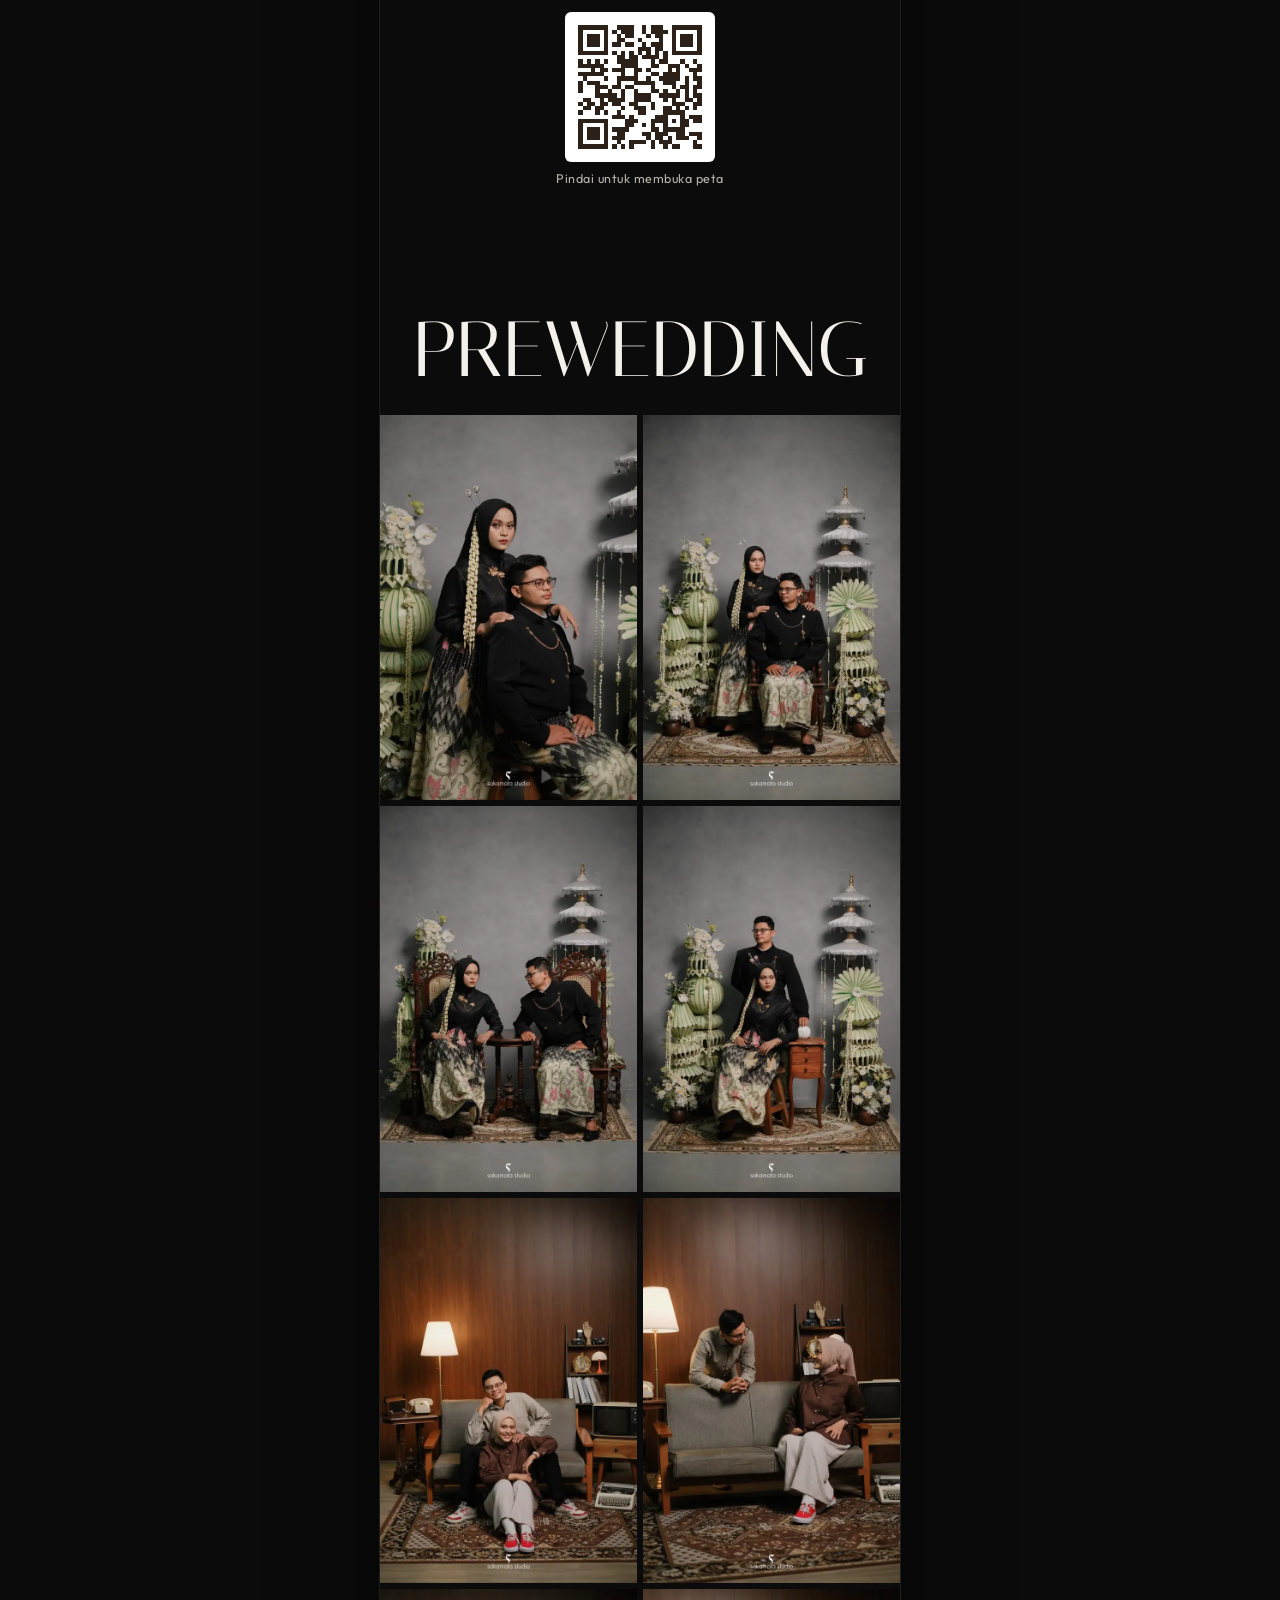
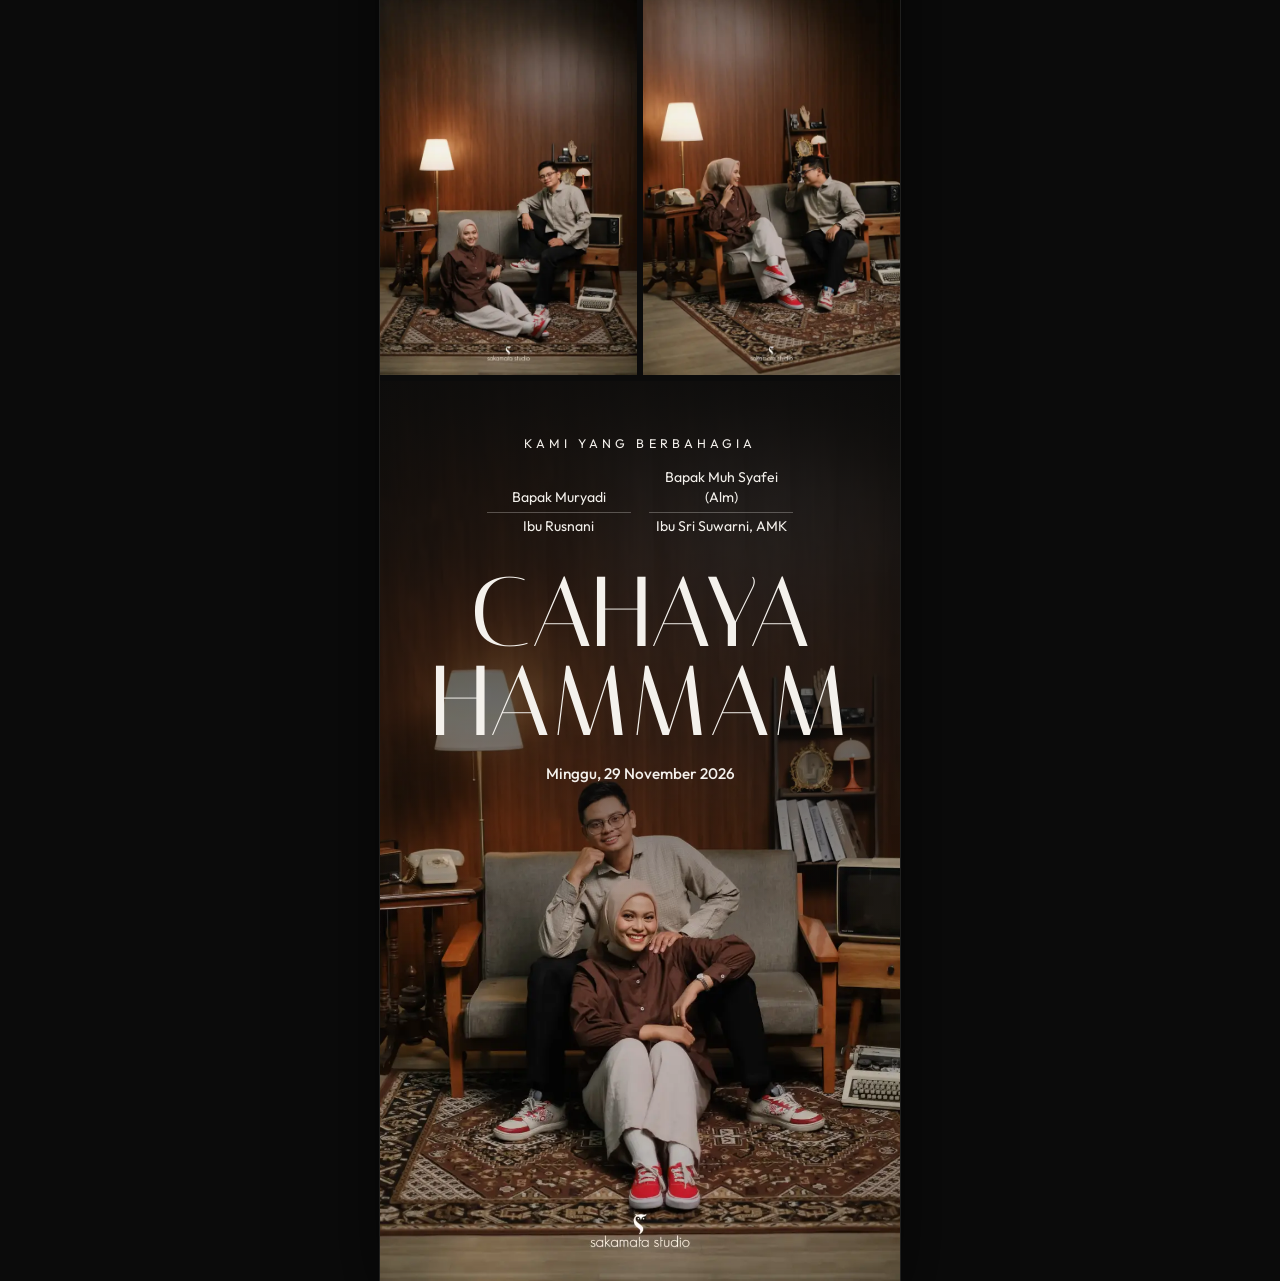
==== commit 68bc046d: "[feature] v3 - revisi 2" ====
--- a/index.html
+++ b/index.html
@@ -4,129 +4,276 @@
 <meta charset="utf-8">
 <meta name="viewport" content="width=device-width, initial-scale=1, viewport-fit=cover">
 <meta http-equiv="Content-Security-Policy" content="default-src 'self'; img-src 'self' data:; style-src 'self' 'unsafe-inline'; font-src 'self'; script-src 'self'; base-uri 'self'; form-action 'none'">
-<meta name="robots" content="noindex">
-<title>Pilih Versi · Cahaya &amp; Hammam</title>
+<title>The Wedding of Cahaya &amp; Hammam</title>
+<meta name="description" content="Undangan pernikahan Cahaya &amp; Hammam, Minggu 29 November 2026 di ndalem Tjokrosukarnan, Surakarta.">
+<meta name="theme-color" content="#0B0B0B">
+
+<meta property="og:type" content="website">
+<meta property="og:url" content="https://hammamcahaya.github.io/">
+<meta property="og:title" content="The Wedding of Cahaya &amp; Hammam">
+<meta property="og:description" content="Minggu, 29 November 2026 di ndalem Tjokrosukarnan, Surakarta">
+<meta property="og:image" content="https://hammamcahaya.github.io/assets/img/og-image-v3.jpg">
+<meta property="og:image:width" content="1200">
+<meta property="og:image:height" content="630">
+<meta name="twitter:card" content="summary_large_image">
+
 <link rel="icon" href="/assets/img/gunungan.svg" type="image/svg+xml">
-<!--
-  Halaman sementara untuk membandingkan versi desain undangan.
-  Menambah versi: salin folder versi terakhir (mis. v2 → v3), lalu salin satu <li class="versi"> di bawah.
-  Memilih versi final: lihat README, bagian "Versi desain".
--->
-<style>
-  @font-face { font-family: "Poppins"; src: url("/assets/fonts/poppins-400.woff2") format("woff2"); font-weight: 400; font-display: swap; }
-  @font-face { font-family: "Poppins"; src: url("/assets/fonts/poppins-500.woff2") format("woff2"); font-weight: 500; font-display: swap; }
-  @font-face { font-family: "Poppins"; src: url("/assets/fonts/poppins-600.woff2") format("woff2"); font-weight: 600; font-display: swap; }
-
-  :root { --bg: #EFEBE4; --card: #FBFAF7; --ink: #26211C; --soft: #665D54; --line: #D8D0C4; --accent: #26211C; }
-  * { box-sizing: border-box; }
-  body {
-    margin: 0;
-    padding: calc(40px + env(safe-area-inset-top)) 16px calc(48px + env(safe-area-inset-bottom));
-    font-family: "Poppins", system-ui, sans-serif;
-    font-size: 16px;
-    line-height: 1.6;
-    color: var(--ink);
-    background: var(--bg);
-    -webkit-font-smoothing: antialiased;
-  }
-  h1, h2, p { margin: 0; }
-  .wrap { max-width: 980px; margin: 0 auto; }
-
-  .eyebrow { font-size: .8rem; font-weight: 500; letter-spacing: .2em; text-transform: uppercase; color: var(--soft); }
-  h1 { margin-top: .3rem; font-size: clamp(1.8rem, 6vw, 2.4rem); font-weight: 600; line-height: 1.2; }
-  .intro { margin-top: .6rem; max-width: 36rem; color: var(--soft); }
-
-  .guest { display: grid; gap: .35rem; max-width: 22rem; margin-top: 1.6rem; }
-  .guest label { font-size: .88rem; font-weight: 500; }
-  .guest input {
-    min-height: 46px;
-    padding: .55rem .8rem;
-    border: 1px solid var(--line);
-    border-radius: 8px;
-    background: var(--card);
-    font: inherit;
-    color: inherit;
-  }
-  .guest input:focus-visible, .versi a:focus-visible { outline: 2px solid var(--accent); outline-offset: 2px; }
-
-  .list {
-    display: grid;
-    grid-template-columns: repeat(auto-fill, minmax(min(100%, 270px), 1fr));
-    gap: 20px;
-    margin: 2rem 0 0;
-    padding: 0;
-    list-style: none;
-  }
-  .versi {
-    display: flex;
-    flex-direction: column;
-    overflow: hidden;
-    border: 1px solid var(--line);
-    border-radius: 12px;
-    background: var(--card);
-  }
-  .versi img { width: 100%; height: auto; aspect-ratio: 3 / 4; object-fit: cover; object-position: top; background: #ddd; border-bottom: 1px solid var(--line); }
-  .versi__body { display: grid; gap: .35rem; flex: 1; align-content: start; padding: 1rem 1.1rem 1.2rem; }
-  .versi__tag { font-size: .78rem; font-weight: 600; letter-spacing: .14em; text-transform: uppercase; color: var(--soft); }
-  .versi h2 { font-size: 1.2rem; font-weight: 600; line-height: 1.3; }
-  .versi p { font-size: .92rem; color: var(--soft); }
-  .versi a {
-    display: inline-flex;
-    align-items: center;
-    justify-content: center;
-    min-height: 46px;
-    margin-top: .6rem;
-    border-radius: 8px;
-    background: var(--accent);
-    color: #fff;
-    font-size: .92rem;
-    font-weight: 500;
-    text-decoration: none;
-  }
-  .versi a:hover { background: #4A4038; }
-</style>
-<script src="/js/pilih-versi.js" defer></script>
+<link rel="preload" href="/assets/fonts/italiana.woff2" as="font" type="font/woff2" crossorigin>
+<link rel="preload" href="/assets/fonts/outfit.woff2" as="font" type="font/woff2" crossorigin>
+<link rel="preload" href="/assets/img/foto/sampul.webp" as="image" type="image/webp">
+<link rel="stylesheet" href="/v3/css/style.css">
+<script src="/v3/js/main.js" defer></script>
 </head>
 <body>
-<main class="wrap">
-  <p class="eyebrow">Undangan Cahaya &amp; Hammam</p>
-  <h1>Pilih versi desain</h1>
-  <p class="intro">Isi undangan sama di semua versi, hanya tampilannya yang berbeda. Halaman ini sementara dan akan diganti versi yang dipilih.</p>
-
-  <div class="guest">
-    <label for="tamu">Nama tamu untuk pratinjau</label>
-    <input id="tamu" type="text" maxlength="60" placeholder="mis. Bapak Anto" autocomplete="off">
-  </div>
-
-  <ol class="list">
-    <li class="versi">
-      <img src="/assets/img/versi/v1.jpg" alt="Sampul versi 1" width="390" height="844">
-      <div class="versi__body">
-        <p class="versi__tag">Versi 1</p>
-        <h2>Kertas Gunungan</h2>
-        <p>Kertas krem bermotif ceplok, dua gunungan emas di sisi sampul, nama dalam huruf tulisan tangan.</p>
-        <a href="/v1/" data-versi="v1">Buka versi 1</a>
-      </div>
-    </li>
-    <li class="versi">
-      <img src="/assets/img/versi/v2.jpg" alt="Sampul versi 2" width="390" height="844">
-      <div class="versi__body">
-        <p class="versi__tag">Versi 2</p>
-        <h2>Keraton Malam</h2>
-        <p>Sogan gelap dan emas prada, motif truntum, aksara Jawa, gunungan yang ditancapkan saat sampul terbuka.</p>
-        <a href="/v2/" data-versi="v2">Buka versi 2</a>
-      </div>
-    </li>
-    <li class="versi">
-      <img src="/assets/img/versi/v3.jpg" alt="Sampul versi 3" width="390" height="844">
-      <div class="versi__body">
-        <p class="versi__tag">Versi 3</p>
-        <h2>Album Ndalem</h2>
-        <p>Foto prewedding memenuhi sampul, potret mempelai berbingkai lengkung, galeri foto di penutup. Tanpa amplop digital dan artikel wisata.</p>
-        <a href="/v3/" data-versi="v3">Buka versi 3</a>
-      </div>
-    </li>
-  </ol>
+
+<main class="book" id="book">
+
+    <!-- ============ Halaman 1 · Sampul ============ -->
+    <section class="page page--cover" id="hal-1" aria-label="Halaman 1 dari 4, sampul">
+      <img class="bg" src="/assets/img/foto/sampul.webp" alt="" width="1080" height="1620" fetchpriority="high">
+      <div class="page__body cover">
+        <p class="monogram" aria-hidden="true"><span>C</span><span>H</span></p>
+        <h1 class="cover__names">The Wedding of<br>Cahaya &amp; Hammam</h1>
+
+        <div class="guest">
+          <p class="guest__to">Kepada Yth. Bapak/Ibu/Saudara/i</p>
+          <p class="guest__name" id="guest-name">Bapak/Ibu/Saudara/i</p>
+          <p class="guest__note">Mohon maaf apabila ada kesalahan penulisan nama atau gelar</p>
+        </div>
+
+        <button class="btn btn--primary" type="button" data-go="1" data-music-start>Buka Undangan</button>
+      </div>
+    </section>
+
+    <!-- ============ Halaman 2 · Undangan ============ -->
+    <section class="page page--invite" id="hal-2" aria-label="Halaman 2 dari 4, undangan">
+      <div class="page__body invite">
+
+        <!-- pembuka: foto penuh, nama besar -->
+        <div class="scene scene--hero">
+          <img class="bg" src="/assets/img/foto/hero.webp" alt="" width="1080" height="1620" loading="lazy" decoding="async">
+          <div class="scene__content">
+            <p class="eyebrow" data-reveal>The Wedding of</p>
+            <p class="names display" data-reveal><span>Cahaya</span><span>Hammam</span></p>
+            <p class="scene__date" data-reveal>Minggu, 29 November 2026</p>
+          </div>
+        </div>
+
+        <!-- ayat, hitung mundur, kalender -->
+        <div class="scene scene--ayat">
+          <img class="bg" src="/assets/img/foto/penutup.webp" alt="" width="1080" height="1620" loading="lazy" decoding="async">
+          <div class="scene__content">
+            <blockquote class="ayat" data-reveal>
+              <p>Dan di antara tanda-tanda kekuasaan-Nya ialah Dia menciptakan untukmu isteri-isteri dari jenismu sendiri, agar kamu cenderung dan merasa tenteram kepadanya, dan Dia menjadikan di antaramu rasa kasih dan sayang. Sesungguhnya pada yang demikian itu benar-benar terdapat tanda-tanda (kebesaran Allah) bagi kaum yang berfikir.</p>
+              <cite class="display">QS. Ar-Rum: 21</cite>
+            </blockquote>
+            <div class="countdown" id="countdown" data-reveal role="timer" aria-label="Hitung mundur menuju akad nikah">
+              <p><span id="cd-d">00</span><small>Hari</small></p>
+              <p><span id="cd-h">00</span><small>Jam</small></p>
+              <p><span id="cd-m">00</span><small>Menit</small></p>
+              <p><span id="cd-s">00</span><small>Detik</small></p>
+            </div>
+            <a class="calendar-link" data-reveal href="https://calendar.google.com/calendar/render?action=TEMPLATE&amp;text=Pernikahan+Cahaya+%26+Hammam&amp;dates=20261128T230000Z%2F20261129T050000Z&amp;location=ndalem+Tjokrosukarnan%2C+Jl.+Dr.+Rajiman+No.248%2C+Sriwedari%2C+Laweyan%2C+Surakarta&amp;details=Akad+Nikah+06.00+WIB%2C+Resepsi+09.00+WIB" target="_blank" rel="noopener">Simpan ke Kalender</a>
+          </div>
+        </div>
+
+        <!-- salam pembuka -->
+        <div class="block block--salam">
+          <p class="monogram monogram--small" aria-hidden="true" data-reveal><span>C</span><span>H</span></p>
+          <h2 class="block__title" data-reveal>Wedding Ceremony</h2>
+          <p class="salam" data-reveal>Bismillahirrahmanirrahiim<br>Assalamu'alaikum Warahmatullahi Wabarakatuh</p>
+          <p class="lead" data-reveal>Maha suci Allah yang telah menciptakan makhluk-Nya berpasang-pasangan. Semoga ridho-Mu tercurah mengiringi pernikahan putra-putri kami:</p>
+        </div>
+
+        <!-- mempelai -->
+        <div class="scene scene--person">
+          <img class="bg" src="/assets/img/foto/cahaya.webp" alt="Cahaya Dwi Dzullia berbusana Jawa hitam dan kain batik" width="1080" height="1620" loading="lazy" decoding="async">
+          <div class="scene__content person">
+            <p class="person__call display" aria-hidden="true" data-reveal>Cahaya</p>
+            <h2 class="person__name" data-reveal>Cahaya Dwi Dzullia<span class="person__degree">, S.Pd., M.Pd.</span></h2>
+            <p class="person__parent" data-reveal><b>Putri dari</b> Bapak Muryadi &amp; Ibu Rusnani</p>
+            <p class="person__address" data-reveal>Perum Puri Kosambi Blok FF No.50, Duren, Klari, Karawang</p>
+          </div>
+        </div>
+
+        <p class="couple__with" data-reveal><span class="amp">&amp;</span><span class="visually-hidden">dengan</span></p>
+
+        <div class="scene scene--person">
+          <img class="bg" src="/assets/img/foto/hammam.webp" alt="Muhammad Hammam Islami berbusana beskap hitam dan kain batik" width="1080" height="1620" loading="lazy" decoding="async">
+          <div class="scene__content person">
+            <p class="person__call display" aria-hidden="true" data-reveal>Hammam</p>
+            <h2 class="person__name" data-reveal>Muhammad Hammam Islami<span class="person__degree">, S.Kom.</span></h2>
+            <p class="person__parent" data-reveal><b>Putra dari</b> Bapak Muh Syafei (Alm) &amp; Ibu Sri Suwarni, AMK</p>
+            <p class="person__address" data-reveal>Klodran RT 05/RW 01, Colomadu, Kab. Karanganyar, Jawa Tengah</p>
+          </div>
+        </div>
+
+        <!-- save the date -->
+        <div class="scene scene--date">
+          <img class="bg" src="/assets/img/foto/simpan-tanggal.webp" alt="" width="1080" height="1620" loading="lazy" decoding="async">
+          <div class="scene__content">
+            <p class="save display" data-reveal><span>Save</span><span>The</span><span>Date</span></p>
+          </div>
+        </div>
+
+        <!-- acara -->
+        <div class="block block--events">
+          <div class="event" data-reveal>
+            <h3 class="event__title display">Akad Nikah</h3>
+            <p class="event__day">29</p>
+            <p class="event__month">Minggu, November 2026</p>
+            <p class="event__time">06.00 WIB sampai selesai</p>
+          </div>
+          <div class="event" data-reveal>
+            <h3 class="event__title display">Resepsi</h3>
+            <p class="event__day">29</p>
+            <p class="event__month">Minggu, November 2026</p>
+            <p class="event__time">09.00 WIB sampai selesai</p>
+          </div>
+
+          <address class="venue" data-reveal>
+            <strong>ndalem Tjokrosukarnan</strong>
+            Jl. Dr. Rajiman No.248, Sriwedari, Kec. Laweyan, Kota Surakarta, Jawa Tengah 57141
+          </address>
+          <a class="btn btn--line" href="#3" data-go="2" data-reveal>Lihat Denah</a>
+
+          <p class="lead" data-reveal>Merupakan suatu kehormatan dan kebahagiaan bagi kami apabila Bapak/Ibu/Saudara/i berkenan hadir untuk memberikan doa dan restu kepada kedua mempelai.</p>
+          <p class="salam" data-reveal>Wassalamu'alaikum Warahmatullahi Wabarakatuh</p>
+        </div>
+
+      </div>
+    </section>
+
+    <!-- ============ Halaman 3 · Denah ============ -->
+    <section class="page page--map" id="hal-3" aria-label="Halaman 3 dari 4, denah lokasi">
+      <div class="page__body map">
+        <h2 class="map__title display" data-reveal>Denah Lokasi</h2>
+        <address class="venue" data-reveal>
+          <strong>ndalem Tjokrosukarnan</strong>
+          Jl. Dr. Rajiman No.248, Sriwedari, Kec. Laweyan, Kota Surakarta, Jawa Tengah 57141
+        </address>
+
+        <div class="map__grid">
+          <figure class="map__figure" data-reveal>
+            <svg class="denah" viewBox="0 0 300 300" role="img" aria-labelledby="denah-title">
+              <title id="denah-title">Denah: ndalem Tjokrosukarnan di Jl. Dr. Rajiman, sebelah barat Pasar Kembang. Dari Jl. Slamet Riyadi belok ke selatan lewat Jl. Honggowongso, melewati Sami Luwes, Sate Kambing Pak Manto, dan Tumurun Museum.</title>
+              <g class="denah__road">
+                <path d="M168 18V288"/>
+                <path d="M22 86H282"/>
+                <path d="M168 172H112"/>
+                <path d="M22 236H282"/>
+              </g>
+              <g class="denah__road-in">
+                <path d="M168 18V288"/>
+                <path d="M22 86H282"/>
+                <path d="M168 172H112"/>
+                <path d="M22 236H282"/>
+              </g>
+              <!-- rute dari Jl. Slamet Riyadi ke lokasi, digambar saat denah terlihat -->
+              <path class="denah__route" pathLength="1" d="M168 86V236H90"/>
+              <g class="denah__label denah__label--road">
+                <text x="110" y="89.5" text-anchor="middle">Jl. Slamet Riyadi</text>
+                <text x="232" y="239.5" text-anchor="middle">Jl. Dr. Rajiman</text>
+                <text transform="translate(170.5 128) rotate(-90)" text-anchor="middle">Jl. Honggowongso</text>
+              </g>
+              <g class="denah__label">
+                <text x="20" y="72">Purwosari</text>
+                <text x="282" y="72" text-anchor="end">Gladag</text>
+              </g>
+              <g class="denah__poi">
+                <circle cx="156" cy="50" r="4"/>
+                <circle cx="156" cy="106" r="4"/>
+                <circle cx="156" cy="158" r="4"/>
+                <circle cx="120" cy="158" r="4"/>
+                <circle cx="154" cy="222" r="4"/>
+              </g>
+              <g class="denah__label">
+                <text x="148" y="54" text-anchor="end">Novotel</text>
+                <text x="148" y="110" text-anchor="end">Sami Luwes</text>
+                <text x="112" y="152" text-anchor="end">Tumurun</text>
+                <text x="112" y="163" text-anchor="end">Museum</text>
+                <text x="148" y="214" text-anchor="end">Pasar</text>
+                <text x="148" y="225" text-anchor="end">Kembang</text>
+              </g>
+              <g class="denah__label denah__label--vertical">
+                <text transform="translate(140 162) rotate(-90)">Sate Kambing</text>
+                <text transform="translate(149 162) rotate(-90)">Pak Manto</text>
+              </g>
+              <g class="denah__pin" transform="translate(90 236) scale(.85)">
+                <ellipse cx="0" cy="0" rx="9" ry="3"/>
+                <path d="M0 0C-4 -9 -11 -14 -11 -22A11 11 0 1 1 11 -22C11 -14 4 -9 0 0Z"/>
+                <circle cx="0" cy="-22" r="4.2"/>
+              </g>
+              <g class="denah__label denah__label--venue">
+                <text x="76" y="207" text-anchor="end">LOKASI</text>
+                <text x="76" y="216" text-anchor="end" class="denah__venue-name">Ndalem</text>
+                <text x="76" y="224.5" text-anchor="end" class="denah__venue-name">Tjokrosukarnan</text>
+              </g>
+              <g class="denah__north" transform="translate(250 40)">
+                <path d="M0 -18L9 14L0 7L-9 14Z"/>
+                <text x="0" y="-22" text-anchor="middle">U</text>
+              </g>
+            </svg>
+          </figure>
+
+          <div class="map__actions" data-reveal>
+            <a class="btn btn--primary" href="https://maps.app.goo.gl/uGNZ8pQ9KB5hsvbt7" target="_blank" rel="noopener">Buka Google Maps</a>
+            <button class="btn btn--ghost" type="button" id="copy-address" data-address="ndalem Tjokrosukarnan, Jl. Dr. Rajiman No.248, Sriwedari, Kec. Laweyan, Kota Surakarta, Jawa Tengah 57141">Salin alamat</button>
+            <p class="copy-status" id="copy-status" role="status" aria-live="polite"></p>
+            <figure class="qr">
+              <img src="/assets/img/qr-maps.svg" alt="Kode QR menuju lokasi di Google Maps" width="96" height="96">
+              <figcaption>Pindai untuk membuka peta</figcaption>
+            </figure>
+          </div>
+        </div>
+      </div>
+    </section>
+
+    <!-- ============ Halaman 4 · Galeri & penutup ============ -->
+    <section class="page page--closing" id="hal-4" aria-label="Halaman 4 dari 4, penutup">
+      <div class="page__body closing">
+        <h2 class="block__title block__title--big display" data-reveal>Prewedding</h2>
+        <ul class="gallery" aria-label="Foto prewedding Cahaya dan Hammam">
+          <li data-reveal><img src="/assets/img/foto/galeri-1.webp" alt="Cahaya berdiri di samping Hammam yang duduk, berlatar kembar mayang dan payung" width="600" height="900" loading="lazy" decoding="async"></li>
+          <li data-reveal><img src="/assets/img/foto/galeri-2.webp" alt="Hammam duduk dan Cahaya berdiri di sisinya, bersanding di antara rangkaian janur" width="600" height="900" loading="lazy" decoding="async"></li>
+          <li data-reveal><img src="/assets/img/foto/galeri-3.webp" alt="Cahaya dan Hammam duduk berhadapan di kursi ukir kayu" width="600" height="900" loading="lazy" decoding="async"></li>
+          <li data-reveal><img src="/assets/img/foto/galeri-4.webp" alt="Cahaya duduk di kursi, Hammam berdiri di belakangnya" width="600" height="900" loading="lazy" decoding="async"></li>
+          <li data-reveal><img src="/assets/img/foto/galeri-5.webp" alt="Hammam duduk di sofa, Cahaya duduk di karpet di depannya, di ruang tamu berdinding kayu" width="600" height="900" loading="lazy" decoding="async"></li>
+          <li data-reveal><img src="/assets/img/foto/galeri-6.webp" alt="Hammam bersandar di punggung sofa, menyapa Cahaya yang duduk" width="600" height="900" loading="lazy" decoding="async"></li>
+          <li data-reveal><img src="/assets/img/foto/galeri-7.webp" alt="Cahaya duduk di karpet bersandar ke sofa, Hammam duduk di sofa" width="600" height="900" loading="lazy" decoding="async"></li>
+          <li data-reveal><img src="/assets/img/foto/galeri-8.webp" alt="Cahaya dan Hammam duduk berdampingan di sofa sambil berbincang" width="600" height="900" loading="lazy" decoding="async"></li>
+        </ul>
+
+        <div class="scene scene--end">
+          <img class="bg" src="/assets/img/foto/akhir.webp" alt="" width="1080" height="1620" loading="lazy" decoding="async">
+          <div class="scene__content">
+            <p class="eyebrow" data-reveal>Kami yang berbahagia</p>
+            <div class="closing__families" data-reveal>
+              <p><span>Bapak Muryadi</span><span>Ibu Rusnani</span></p>
+              <p><span>Bapak Muh Syafei (Alm)</span><span>Ibu Sri Suwarni, AMK</span></p>
+            </div>
+            <p class="names display" data-reveal><span>Cahaya</span><span>Hammam</span></p>
+            <p class="scene__date" data-reveal>Minggu, 29 November 2026</p>
+          </div>
+        </div>
+      </div>
+    </section>
+
 </main>
+
+<!-- Musik latar: preload="none" → baru diunduh setelah tamu menekan "Buka Undangan" atau tombol musik -->
+<audio id="bgm" src="/assets/audio/irama-laot-teduh-lite.m4a" preload="none" loop></audio>
+<button class="music-toggle" id="music-toggle" type="button" aria-label="Putar musik" aria-pressed="false">
+  <svg class="icon-on" viewBox="0 0 24 24" aria-hidden="true"><path d="M4 9v6h4l5 4V5L8 9H4z"/><path d="M16.5 8.5a5 5 0 0 1 0 7M19 6a8.5 8.5 0 0 1 0 12"/></svg>
+  <svg class="icon-off" viewBox="0 0 24 24" aria-hidden="true"><path d="M4 9v6h4l5 4V5L8 9H4z"/><path d="M17 9.5l5 5M22 9.5l-5 5"/></svg>
+</button>
+
+<nav class="dots" id="dots" aria-label="Halaman">
+  <a href="#1" data-go="0" aria-label="Halaman 1, sampul"></a>
+  <a href="#2" data-go="1" aria-label="Halaman 2, undangan"></a>
+  <a href="#3" data-go="2" aria-label="Halaman 3, denah lokasi"></a>
+  <a href="#4" data-go="3" aria-label="Halaman 4, penutup"></a>
+</nav>
+
 </body>
 </html>
--- a/v3/css/style.css
+++ b/v3/css/style.css
@@ -0,0 +1,599 @@
+/* =========================================================
+   Undangan Cahaya & Hammam · v3 "Album Ndalem"
+   Mengikuti tata letak undangan Queen Invitation milik mempelai:
+   latar hitam, foto prewedding satu layar penuh, judul huruf
+   kapital tipis (Italiana), monogram "CH", hitung mundur,
+   tanggal besar per acara, galeri foto, penutup di atas foto.
+   Ukuran judul memakai satuan cqi (lebar kolom undangan),
+   sehingga sama rapinya di HP dan di kolom tengah layar lebar.
+   ========================================================= */
+
+@font-face { font-family: "Italiana"; src: url("/assets/fonts/italiana.woff2") format("woff2"); font-display: swap; }
+@font-face { font-family: "Outfit"; src: url("/assets/fonts/outfit.woff2") format("woff2"); font-weight: 100 900; font-display: swap; }
+
+:root {
+  --black: #0B0B0B;
+  --black-2: #161616;
+  --white: #F4F1EC;      /* kontras 18:1 di atas --black */
+  --soft: #B9B4AC;       /* kontras 9:1 */
+  --line: rgba(244, 241, 236, .28);
+  --paper: #F7F5F1;      /* kartu denah */
+  --ink: #1A1A1A;
+  --ink-soft: #55575A;
+  --pin: #A2414D;
+  --route: #7E9460;
+
+  --display: "Italiana", "Didot", "Bodoni 72", Georgia, serif;
+  --sans: "Outfit", "Poppins", system-ui, -apple-system, "Segoe UI", sans-serif;
+
+  --pad-x: max(24px, 7%);
+  --ease: cubic-bezier(.22, .61, .21, 1);
+
+  font-size: clamp(15px, 1.95dvh, 17px);
+}
+
+*, *::before, *::after { box-sizing: border-box; }
+
+html {
+  scroll-snap-type: y proximity;
+  scroll-behavior: smooth;
+  background: var(--black);
+}
+
+body {
+  margin: 0;
+  font-family: var(--sans);
+  font-weight: 400;
+  line-height: 1.6;
+  color: var(--white);
+  background: var(--black);
+  -webkit-font-smoothing: antialiased;
+  -webkit-tap-highlight-color: transparent;
+}
+
+h1, h2, h3, p, figure, blockquote, ul { margin: 0; }
+ul { padding: 0; list-style: none; }
+button { font: inherit; color: inherit; }
+img, svg { display: block; }
+
+:focus-visible { outline: 2px solid var(--white); outline-offset: 3px; border-radius: 4px; }
+
+.visually-hidden {
+  position: absolute;
+  width: 1px;
+  height: 1px;
+  overflow: hidden;
+  clip-path: inset(50%);
+  white-space: nowrap;
+}
+
+.book { container-type: inline-size; }
+
+.display {
+  font-family: var(--display);
+  font-weight: 400;
+  text-transform: uppercase;
+  line-height: .95;
+}
+
+.eyebrow {
+  font-size: .82rem;
+  font-weight: 400;
+  letter-spacing: .32em;
+  text-transform: uppercase;
+}
+
+/* monogram CH: dua huruf tipis berdampingan dengan jarak sempit */
+.monogram {
+  display: flex;
+  justify-content: center;
+  gap: .08em;
+  font-family: var(--display);
+  font-size: min(40cqi, 30svh);
+  line-height: .8;
+  letter-spacing: 0;
+}
+.monogram--small { font-size: 34cqi; }
+
+/* ---------- Halaman ---------- */
+
+.page {
+  position: relative;
+  overflow: hidden;
+  min-height: 100vh;
+  min-height: 100svh;
+  scroll-snap-align: start;
+  isolation: isolate;
+  background: var(--black);
+}
+
+.page__body {
+  position: relative;
+  z-index: 2;
+  min-height: inherit;
+  display: flex;
+  flex-direction: column;
+  align-items: center;
+  justify-content: center;
+  text-align: center;
+  padding:
+    calc(56px + env(safe-area-inset-top))
+    var(--pad-x)
+    calc(64px + env(safe-area-inset-bottom));
+}
+
+/* foto latar satu layar penuh */
+.bg {
+  position: absolute;
+  inset: 0;
+  z-index: 0;
+  width: 100%;
+  height: 100%;
+  object-fit: cover;
+  background: var(--black-2);
+}
+
+/* adegan: satu layar foto dengan teks di atasnya */
+.scene {
+  position: relative;
+  isolation: isolate;
+  display: flex;
+  flex-direction: column;
+  justify-content: flex-end;
+  width: 100%;
+  min-height: 100svh;
+  overflow: hidden;
+}
+.scene::after {
+  content: "";
+  position: absolute;
+  inset: 0;
+  z-index: 1;
+  pointer-events: none;
+  background: linear-gradient(0deg, rgba(11, 11, 11, .92) 0%, rgba(11, 11, 11, .55) 32%, rgba(11, 11, 11, 0) 58%);
+}
+.scene__content {
+  position: relative;
+  z-index: 2;
+  display: flex;
+  flex-direction: column;
+  align-items: center;
+  padding: 3rem var(--pad-x) calc(3.4rem + env(safe-area-inset-bottom));
+}
+.scene__date { margin-top: 1rem; font-size: 1rem; font-weight: 500; }
+
+/* nama besar bertumpuk: CAHAYA / HAMMAM */
+.names {
+  display: grid;
+  margin-top: .7rem;
+  font-size: 19cqi;
+  line-height: .9;
+}
+
+/* ---------- Tombol ---------- */
+
+.btn {
+  display: inline-flex;
+  align-items: center;
+  justify-content: center;
+  min-height: 48px;
+  width: min(100%, 15rem);
+  padding: .6rem 1.4rem;
+  border: 1px solid var(--line);
+  border-radius: 6px;
+  background: rgba(11, 11, 11, .35);
+  color: var(--white);
+  font-size: .86rem;
+  font-weight: 400;
+  letter-spacing: .14em;
+  text-transform: uppercase;
+  text-decoration: none;
+  cursor: pointer;
+  transition: background-color .3s var(--ease), border-color .3s var(--ease), color .3s var(--ease);
+}
+.btn:hover { background: var(--white); border-color: var(--white); color: var(--black); }
+.btn--primary { border-color: rgba(244, 241, 236, .7); }
+.btn--ghost { background: transparent; }
+
+/* ---------- Halaman 1 · Sampul ---------- */
+
+.page--cover .bg { object-position: 50% 22%; }
+.page--cover::after {
+  content: "";
+  position: absolute;
+  inset: 0;
+  z-index: 1;
+  /* bagian bawah nyaris hitam pekat agar tangan yang bergandengan tidak terlihat; wajah di atas tetap terang */
+  background: linear-gradient(0deg, rgba(11, 11, 11, 1) 0%, rgba(11, 11, 11, .97) 38%, rgba(11, 11, 11, .6) 52%, rgba(11, 11, 11, .2) 70%, rgba(11, 11, 11, .25) 100%);
+}
+
+.page__body.cover { justify-content: flex-end; padding-bottom: calc(52px + env(safe-area-inset-bottom)); }
+
+.cover__names {
+  margin-top: 1.4rem;
+  font-size: .82rem;
+  font-weight: 400;
+  letter-spacing: .32em;
+  text-transform: uppercase;
+  color: var(--soft);
+}
+
+.guest { width: min(100%, 18rem); margin: 1.6rem 0 1.4rem; }
+.guest__to { font-size: .9rem; font-style: italic; letter-spacing: .06em; color: var(--soft); }
+.guest__name {
+  margin-top: .3rem;
+  font-family: var(--display);
+  font-size: 1.7rem;
+  line-height: 1.2;
+  overflow-wrap: anywhere;
+  text-wrap: balance;
+}
+.guest__note { margin-top: .6rem; font-size: .78rem; color: var(--soft); }
+
+/* ---------- Halaman 2 · Undangan ---------- */
+
+.page__body.invite { padding: 0; justify-content: flex-start; }
+
+.scene--hero .bg { object-position: 50% 20%; }
+
+.scene--ayat { justify-content: center; }
+.scene--ayat .bg { object-position: 50% 60%; }
+.scene--ayat::after { background: rgba(11, 11, 11, .72); }
+
+.ayat {
+  font-size: .98rem;
+  line-height: 1.7;
+  text-wrap: pretty;
+}
+.ayat cite {
+  display: block;
+  margin-top: 1rem;
+  font-style: normal;
+  font-size: 10cqi;
+}
+
+.countdown {
+  display: grid;
+  grid-template-columns: repeat(4, 1fr);
+  gap: .5rem;
+  width: min(100%, 20rem);
+  margin-top: 2.2rem;
+}
+.countdown p {
+  display: grid;
+  padding: .7rem 0 .55rem;
+  border: 1px solid var(--line);
+  border-radius: 6px;
+  background: rgba(11, 11, 11, .35);
+}
+.countdown span { font-size: 1.9rem; font-weight: 300; line-height: 1.1; font-variant-numeric: tabular-nums; }
+.countdown small { font-size: .7rem; letter-spacing: .14em; text-transform: uppercase; color: var(--soft); }
+
+.calendar-link {
+  margin-top: 1.4rem;
+  padding: .4rem 0;
+  border-bottom: 1px solid var(--line);
+  font-size: 1.15rem;
+  font-style: italic;
+  color: var(--white);
+  text-decoration: none;
+}
+.calendar-link:hover { border-color: var(--white); }
+
+.block {
+  display: flex;
+  flex-direction: column;
+  align-items: center;
+  width: 100%;
+  padding: 4.5rem var(--pad-x);
+}
+.block__title {
+  margin-top: 1.6rem;
+  padding-bottom: 1.2rem;
+  width: min(100%, 20rem);
+  border-bottom: 1px solid var(--line);
+  font-size: 1.15rem;
+  font-weight: 400;
+  letter-spacing: .26em;
+  text-transform: uppercase;
+}
+.block__title--big {
+  margin-top: 0;
+  padding-bottom: 0;
+  width: auto;
+  border: 0;
+  font-size: 15cqi;
+  letter-spacing: 0;
+}
+
+.salam { margin-top: 1.4rem; font-weight: 600; font-style: italic; line-height: 1.7; }
+.lead { margin-top: 1rem; line-height: 1.75; color: var(--soft); text-wrap: pretty; }
+
+/* mempelai: foto penuh, nama panggilan besar, nama lengkap di bawahnya */
+.scene--person .bg { object-position: 50% 30%; }
+.person { align-items: flex-end; text-align: right; }
+.person__call { font-size: 19cqi; line-height: .85; margin-right: -.04em; }
+.person__name {
+  margin-top: .6rem;
+  font-family: var(--display);
+  font-size: 1.9rem;
+  font-weight: 400;
+  line-height: 1.1;
+  text-wrap: balance;
+}
+.person__degree { white-space: nowrap; }
+.person__parent { margin-top: .7rem; font-size: .92rem; line-height: 1.5; }
+.person__parent b { display: block; font-weight: 600; }
+.person__address { margin-top: .3rem; font-size: .84rem; line-height: 1.5; color: var(--soft); text-wrap: balance; }
+
+.couple__with {
+  padding: 2.6rem 0;
+  font-family: var(--display);
+  font-size: 34cqi;
+  line-height: 1;
+}
+
+.scene--date .bg { object-position: 50% 30%; }
+.save { display: grid; font-size: 27cqi; line-height: .82; }
+
+.block--events { padding-top: 3.2rem; }
+.event + .event { margin-top: 3rem; }
+.event__title { font-size: 12cqi; text-transform: none; font-variant: small-caps; }
+.event__day { margin-top: .4rem; font-family: var(--display); font-size: 30cqi; line-height: .9; }
+.event__month { margin-top: .6rem; font-size: .95rem; letter-spacing: .08em; }
+.event__time { margin-top: .6rem; font-style: italic; }
+
+.venue {
+  margin: 2.6rem 0 1.3rem;
+  font-style: normal;
+  font-size: .94rem;
+  line-height: 1.6;
+  color: var(--soft);
+  text-wrap: balance;
+}
+.venue strong {
+  display: block;
+  margin-bottom: .3rem;
+  font-size: 1.05rem;
+  font-weight: 500;
+  letter-spacing: .06em;
+  text-transform: uppercase;
+  color: var(--white);
+}
+.block--events .lead { margin-top: 3rem; }
+
+/* ---------- Halaman 3 · Denah ---------- */
+
+.map__title { font-size: 15cqi; margin-bottom: 1rem; }
+.page--map .venue { margin-top: 0; }
+
+.map__grid { display: grid; gap: 1.1rem; justify-items: center; width: 100%; }
+
+.map__figure {
+  width: min(100%, 19.5rem);
+  padding: .5rem;
+  background: var(--paper);
+  border-radius: 8px;
+}
+.denah { width: 100%; height: auto; font-family: var(--sans); }
+.denah__road path { fill: none; stroke: var(--ink); stroke-width: 15; stroke-linecap: round; }
+.denah__road-in path { fill: none; stroke: var(--paper); stroke-width: 12; stroke-linecap: round; }
+.denah__route { fill: none; stroke: var(--route); stroke-width: 3.2; stroke-linecap: round; stroke-linejoin: round; stroke-dasharray: 1; stroke-dashoffset: 0; }
+.denah__label text { font-size: 9.5px; font-weight: 500; fill: var(--ink); }
+.denah__label--road text { font-size: 8.5px; font-weight: 500; fill: var(--ink-soft); }
+.denah__label--venue text { font-size: 10px; font-weight: 700; letter-spacing: .04em; fill: var(--ink); }
+.denah__label--venue .denah__venue-name { font-size: 8.5px; font-weight: 500; letter-spacing: 0; fill: var(--pin); }
+.denah__label--vertical text { font-size: 7px; }
+.denah__poi circle { fill: var(--ink); }
+.denah__pin ellipse { fill: none; stroke: var(--route); stroke-width: 1.6; }
+.denah__pin path { fill: var(--pin); }
+.denah__pin circle { fill: #fff; }
+.denah__north path { fill: var(--ink); }
+.denah__north text { font-size: 12px; font-weight: 600; fill: var(--ink); }
+
+.map__actions { display: grid; gap: .6rem; justify-items: center; width: 100%; }
+.copy-status { min-height: 1.2em; font-size: .88rem; color: var(--soft); }
+
+.qr { display: grid; justify-items: center; gap: .4rem; }
+.qr img { width: 96px; height: 96px; padding: 5px; background: #fff; border-radius: 6px; }
+.qr figcaption { font-size: .82rem; letter-spacing: .04em; color: var(--soft); }
+
+@media (hover: hover) and (pointer: fine) {
+  .qr img { width: 150px; height: 150px; }
+}
+
+/* ---------- Halaman 4 · Galeri & penutup ---------- */
+
+.page__body.closing { padding: calc(4rem + env(safe-area-inset-top)) 0 0; justify-content: flex-start; }
+
+/* galeri rapat dua kolom, foto dari tepi ke tepi */
+.gallery {
+  display: grid;
+  grid-template-columns: 1fr 1fr;
+  gap: 6px;
+  width: 100%;
+  margin-top: 1.8rem;
+}
+.gallery img {
+  width: 100%;
+  height: auto;
+  aspect-ratio: 2 / 3;
+  object-fit: cover;
+  background: var(--black-2);
+}
+
+.scene--end { margin-top: 6px; justify-content: flex-start; }
+.scene--end .bg { object-position: 50% 70%; }
+.scene--end::after {
+  background: linear-gradient(180deg, rgba(11, 11, 11, .9) 0%, rgba(11, 11, 11, .55) 40%, rgba(11, 11, 11, 0) 62%);
+}
+.scene--end .scene__content { padding-top: 3.4rem; }
+
+.closing__families {
+  display: grid;
+  grid-template-columns: 1fr 1fr;
+  gap: 1.2rem;
+  grid-template-rows: auto auto;
+  row-gap: .25rem;
+  width: min(100%, 20rem);
+  margin: 1rem 0 1.4rem;
+  font-size: .92rem;
+  line-height: 1.4;
+}
+.closing__families p { display: grid; grid-row: span 2; grid-template-rows: subgrid; gap: .25rem; align-items: end; }
+.closing__families span { display: block; }
+.closing__families span:first-child { align-self: stretch; display: flex; align-items: flex-end; justify-content: center; padding-bottom: .3rem; border-bottom: 1px solid var(--line); }
+.closing__families span:last-child { align-self: start; }
+
+/* ---------- Tombol musik ---------- */
+
+.music-toggle {
+  position: fixed;
+  left: calc(14px + env(safe-area-inset-left));
+  bottom: calc(14px + env(safe-area-inset-bottom));
+  z-index: 60;
+  display: grid;
+  place-items: center;
+  width: 44px;
+  height: 44px;
+  padding: 0;
+  border: 1px solid rgba(244, 241, 236, .6);
+  border-radius: 50%;
+  background: rgba(11, 11, 11, .8);
+  cursor: pointer;
+}
+.music-toggle svg {
+  grid-area: 1 / 1;
+  width: 20px;
+  height: 20px;
+  fill: none;
+  stroke: var(--white);
+  stroke-width: 1.7;
+  stroke-linecap: round;
+  stroke-linejoin: round;
+}
+.music-toggle .icon-on { display: none; }
+.music-toggle[aria-pressed="true"] .icon-on { display: block; }
+.music-toggle[aria-pressed="true"] .icon-off { display: none; }
+.music-toggle[aria-pressed="true"]::before {
+  content: "";
+  position: absolute;
+  inset: -1px;
+  border-radius: 50%;
+  border: 1px solid var(--white);
+  animation: ripple 2.6s var(--ease) infinite;
+}
+
+/* ---------- Penanda halaman ---------- */
+
+.dots {
+  position: fixed;
+  right: calc(2px + env(safe-area-inset-right));
+  top: 50%;
+  z-index: 50;
+  transform: translateY(-50%);
+  display: flex;
+  flex-direction: column;
+  padding: 4px 0;
+  border-radius: 999px;
+  background: rgba(11, 11, 11, .6);
+  -webkit-backdrop-filter: blur(6px);
+  backdrop-filter: blur(6px);
+}
+.dots a { display: grid; place-items: center; width: 30px; height: 40px; }
+.dots a::before {
+  content: "";
+  width: 5px;
+  height: 5px;
+  border-radius: 999px;
+  background: rgba(244, 241, 236, .4);
+  transition: height .35s var(--ease), background-color .35s;
+}
+.dots a[aria-current="true"]::before { height: 16px; background: var(--white); }
+
+/* ---------- Layar lebar ---------- */
+
+@media (min-width: 760px) and (min-height: 560px) {
+  :root { font-size: clamp(14px, 1.7dvh, 16.5px); }
+
+  body {
+    background:
+      linear-gradient(rgba(11, 11, 11, .82), rgba(11, 11, 11, .82)),
+      url("/assets/img/foto/sampul.webp") 50% 30% / cover fixed,
+      var(--black);
+  }
+
+  .book {
+    position: relative;
+    z-index: 2;
+    width: min(calc(100vh * 9 / 16 + 40px), 520px);
+    margin: 0 auto;
+    box-shadow: 0 0 0 1px rgba(244, 241, 236, .1), 0 30px 80px rgba(0, 0, 0, .6);
+  }
+
+  .dots { right: 24px; }
+  .music-toggle { left: 24px; bottom: 24px; }
+}
+
+/* ---------- Layar pendek (HP lanskap) ---------- */
+
+@media (max-height: 520px) {
+  .page__body { padding-block: calc(32px + env(safe-area-inset-top)) 40px; }
+  .monogram { font-size: 26svh; }
+  .guest { margin: .8rem 0; }
+  .scene { min-height: 150vw; }
+}
+
+/* =========================================================
+   Gerak
+   ========================================================= */
+
+@keyframes ripple {
+  from { transform: scale(1); opacity: .8; }
+  to { transform: scale(1.6); opacity: 0; }
+}
+@keyframes rise {
+  from { opacity: 0; transform: translateY(16px); }
+  to { opacity: 1; transform: none; }
+}
+@keyframes settle {
+  from { transform: scale(1.12); }
+  to { transform: scale(1); }
+}
+@keyframes pulse {
+  0%, 100% { transform: scale(1); }
+  45% { transform: scale(1.06); }
+}
+@keyframes route { from { stroke-dashoffset: 1; } to { stroke-dashoffset: 0; } }
+
+@media (prefers-reduced-motion: no-preference) {
+  .page--cover .bg { animation: settle 2.6s var(--ease) both; }
+  .cover > * { animation: rise .9s var(--ease) both; }
+  .cover > .monogram { animation-delay: .3s; }
+  .cover > .cover__names { animation-delay: .55s; }
+  .cover > .guest { animation-delay: .7s; }
+  .cover > .btn { animation-delay: .85s; }
+  .page--cover.is-opening .monogram { animation: pulse .8s var(--ease) both; }
+
+  @media (scripting: enabled) {
+    [data-reveal] {
+      opacity: 0;
+      translate: 0 22px;
+      transition: opacity .9s var(--ease), translate .9s var(--ease);
+      transition-delay: var(--d, 0s);
+    }
+    [data-reveal].is-in { opacity: 1; translate: none; }
+
+    /* foto adegan sedikit mendekat lalu mundur saat masuk layar */
+    .scene .bg { transform: scale(1.08); transition: transform 2.4s var(--ease); }
+    .scene:has(.is-in) .bg { transform: scale(1); }
+
+    .denah__route { stroke-dashoffset: 1; }
+    .map__figure.is-in .denah__route { animation: route 1.8s var(--ease) .5s both; }
+  }
+}
+
+@media (prefers-reduced-motion: reduce) {
+  html { scroll-behavior: auto; }
+  .music-toggle[aria-pressed="true"]::before { animation: none; opacity: 0; }
+}
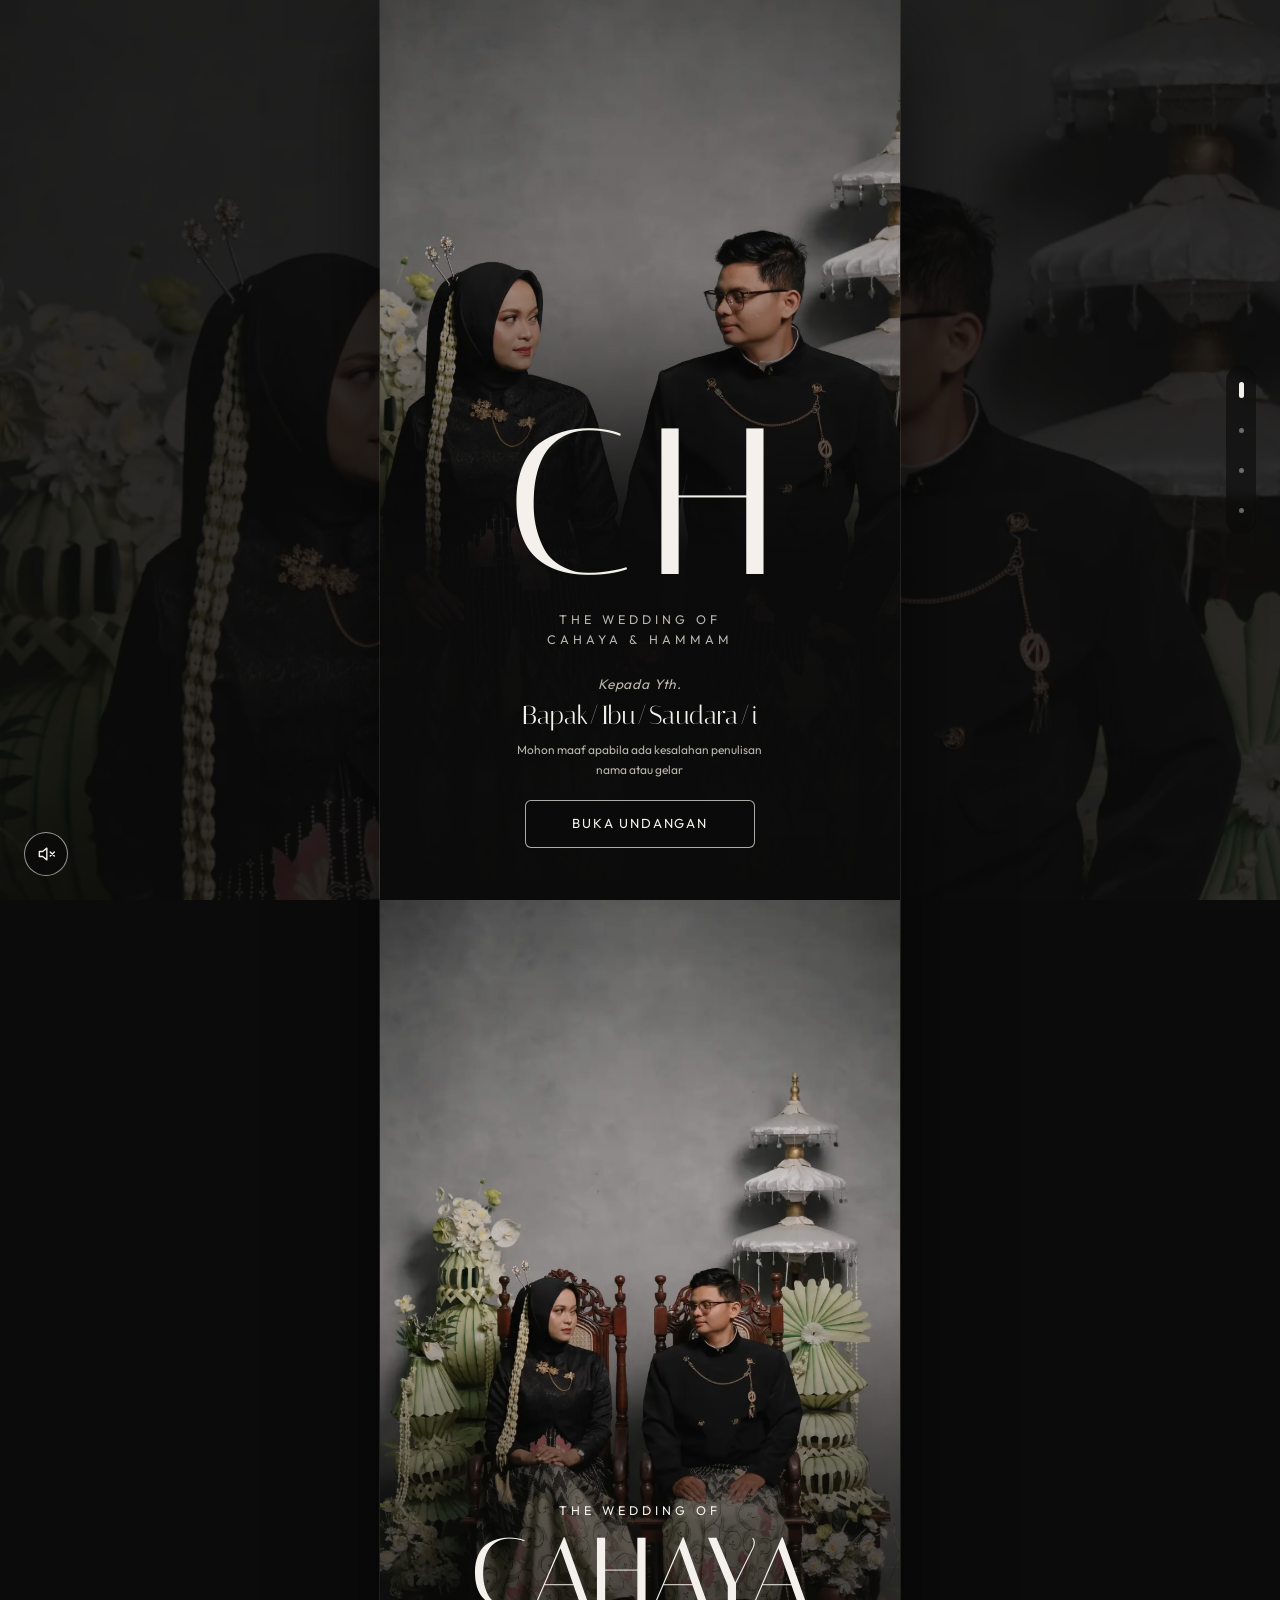
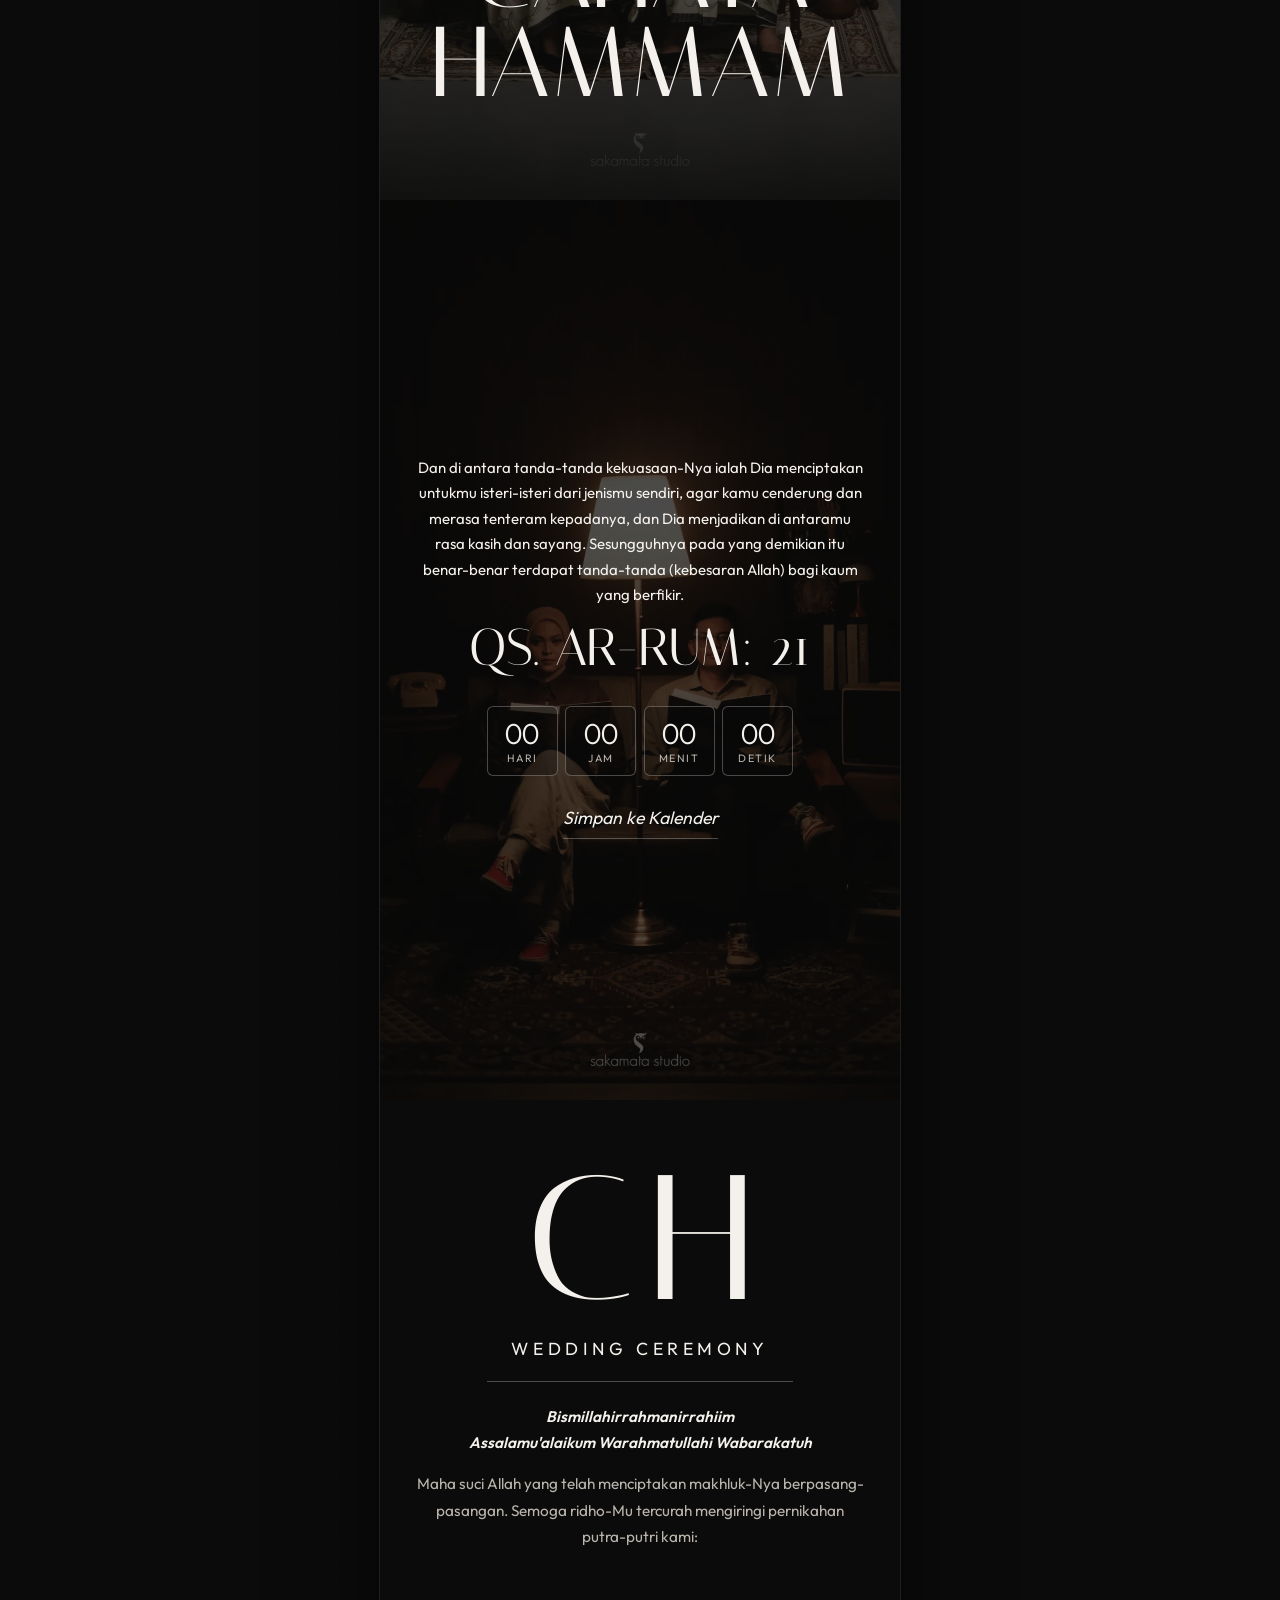
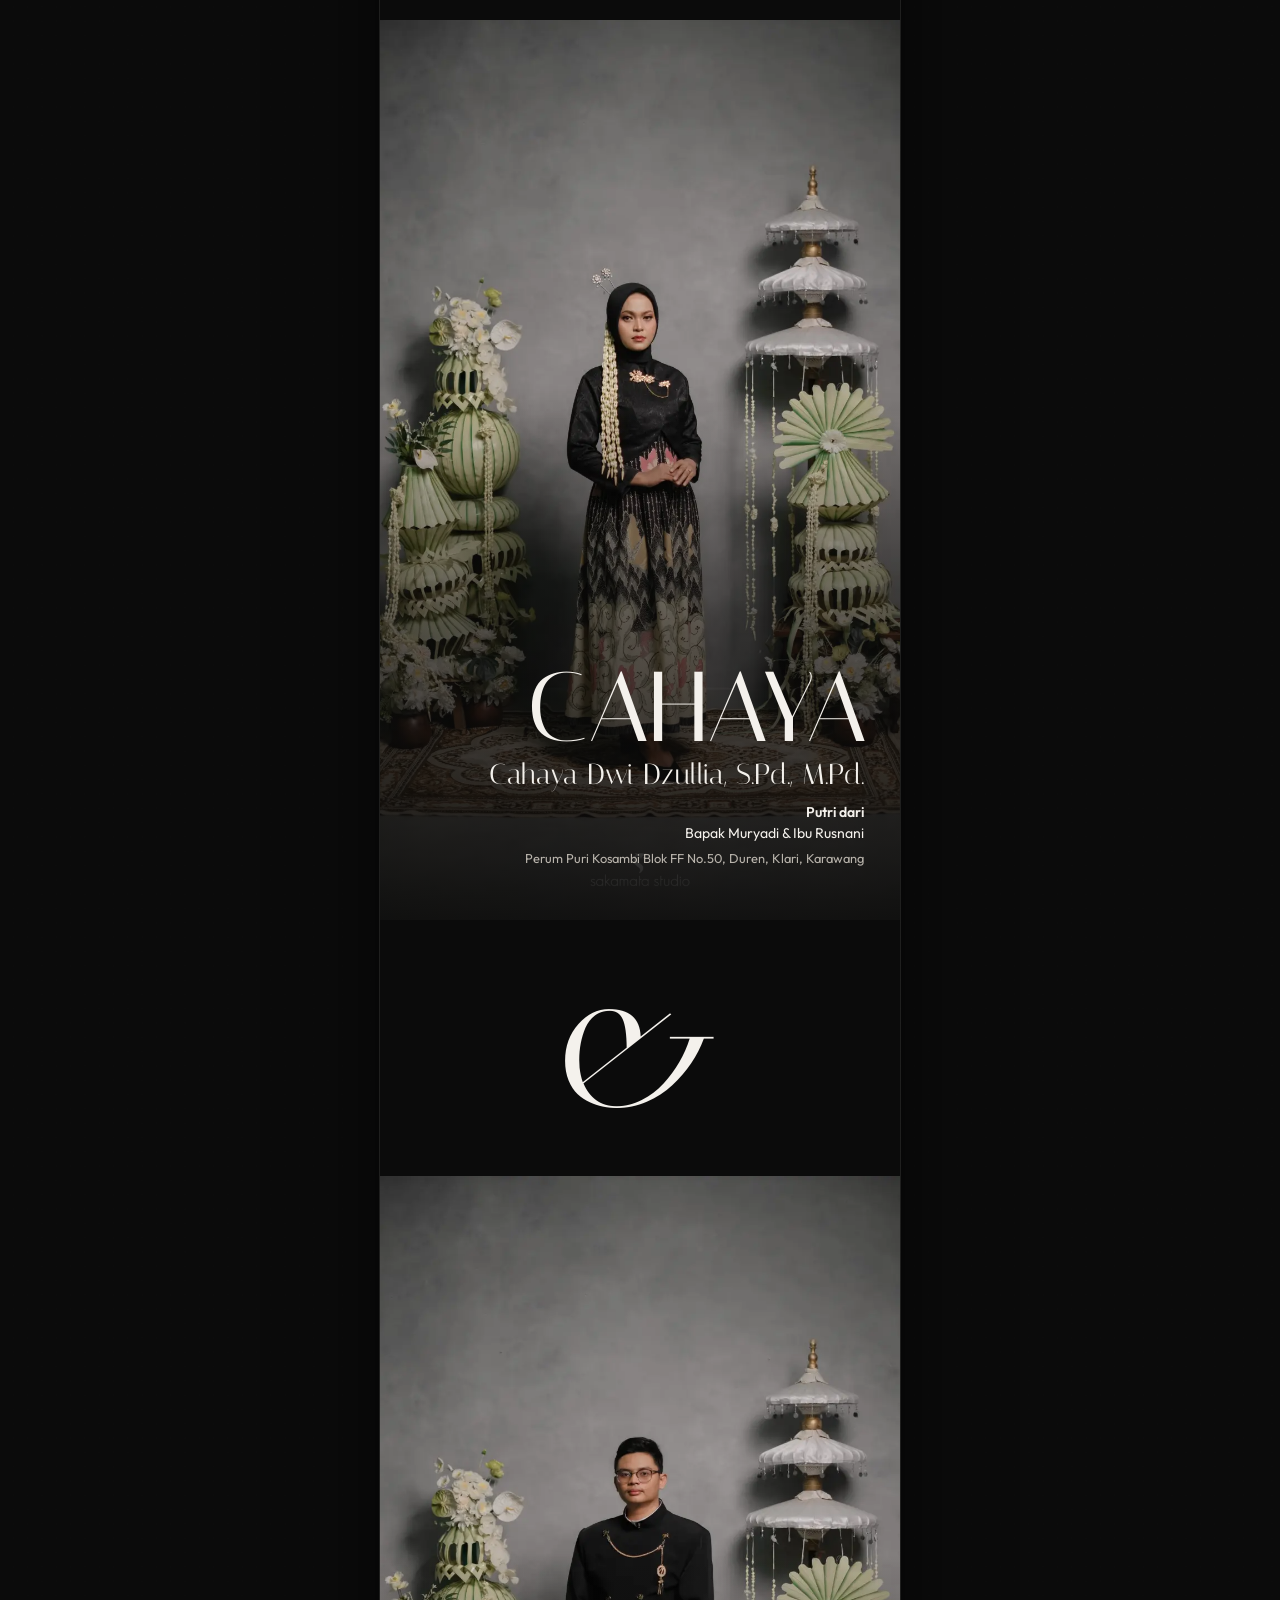
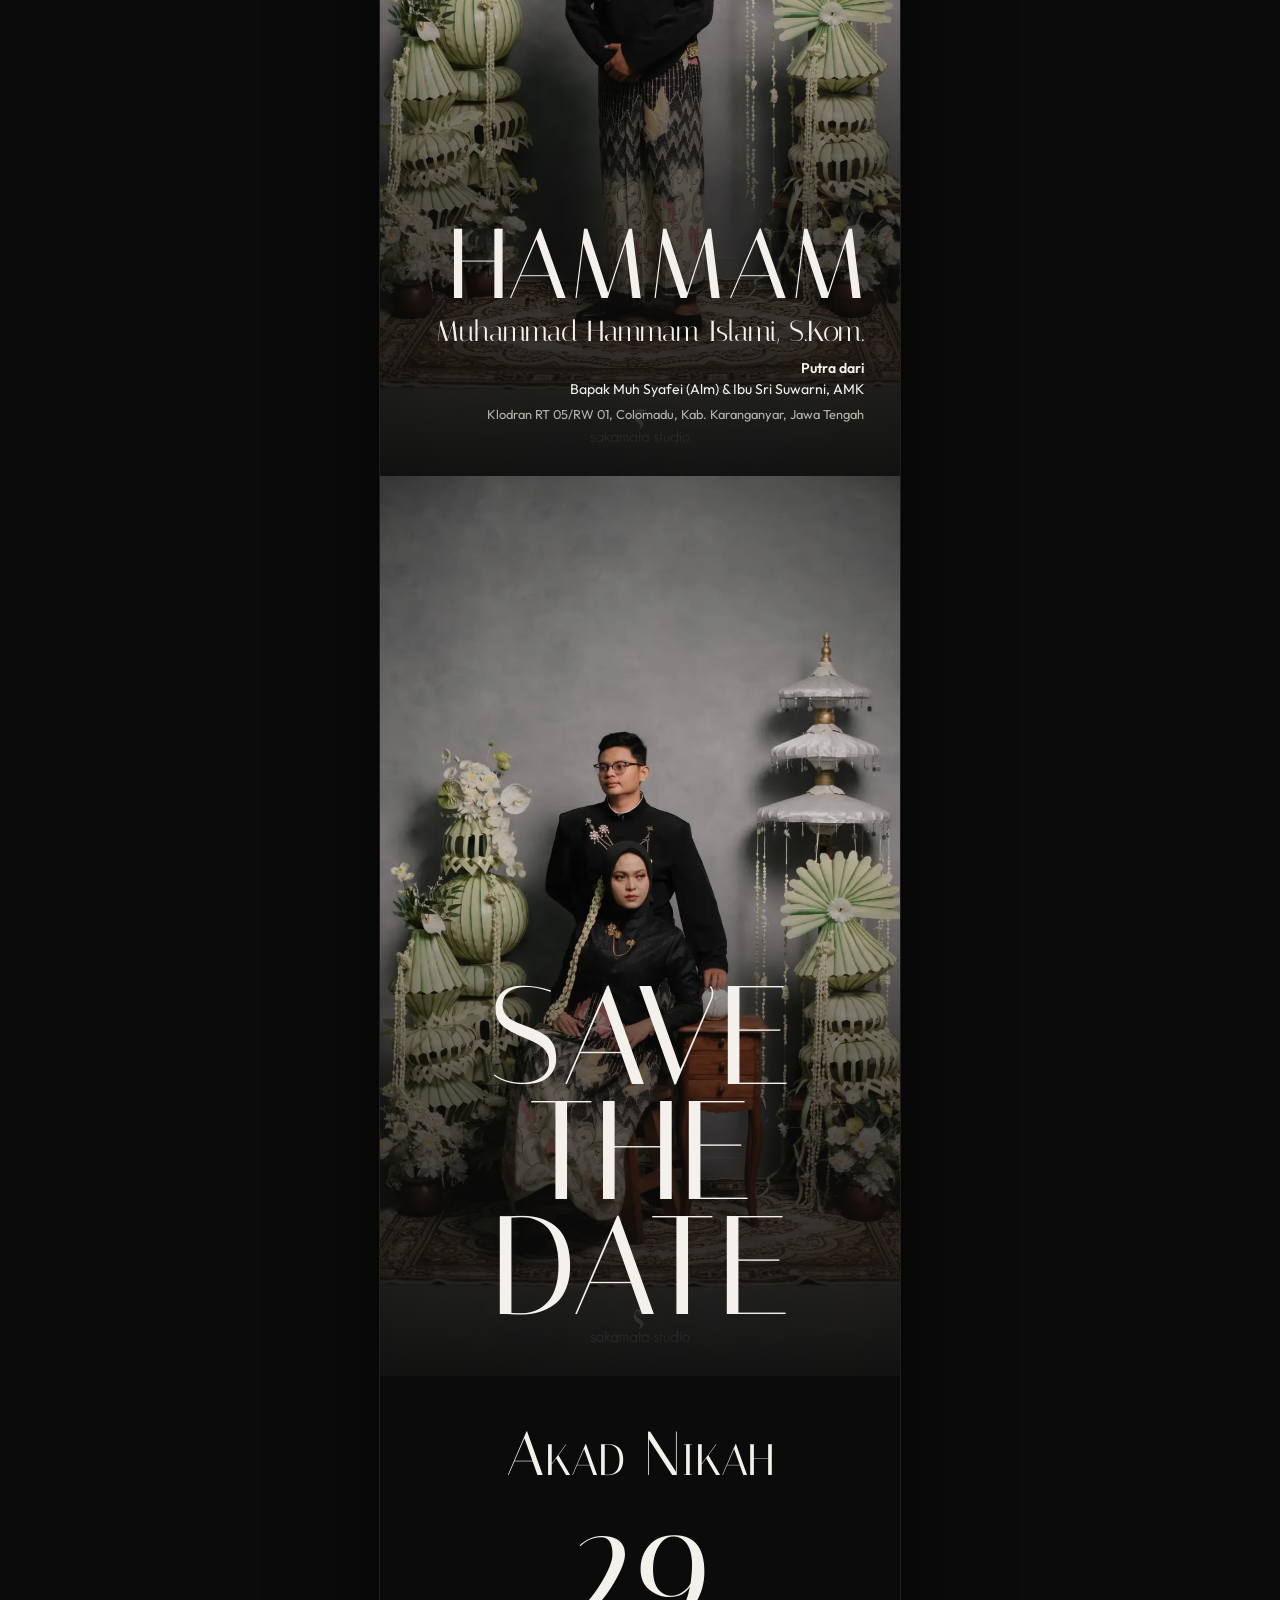
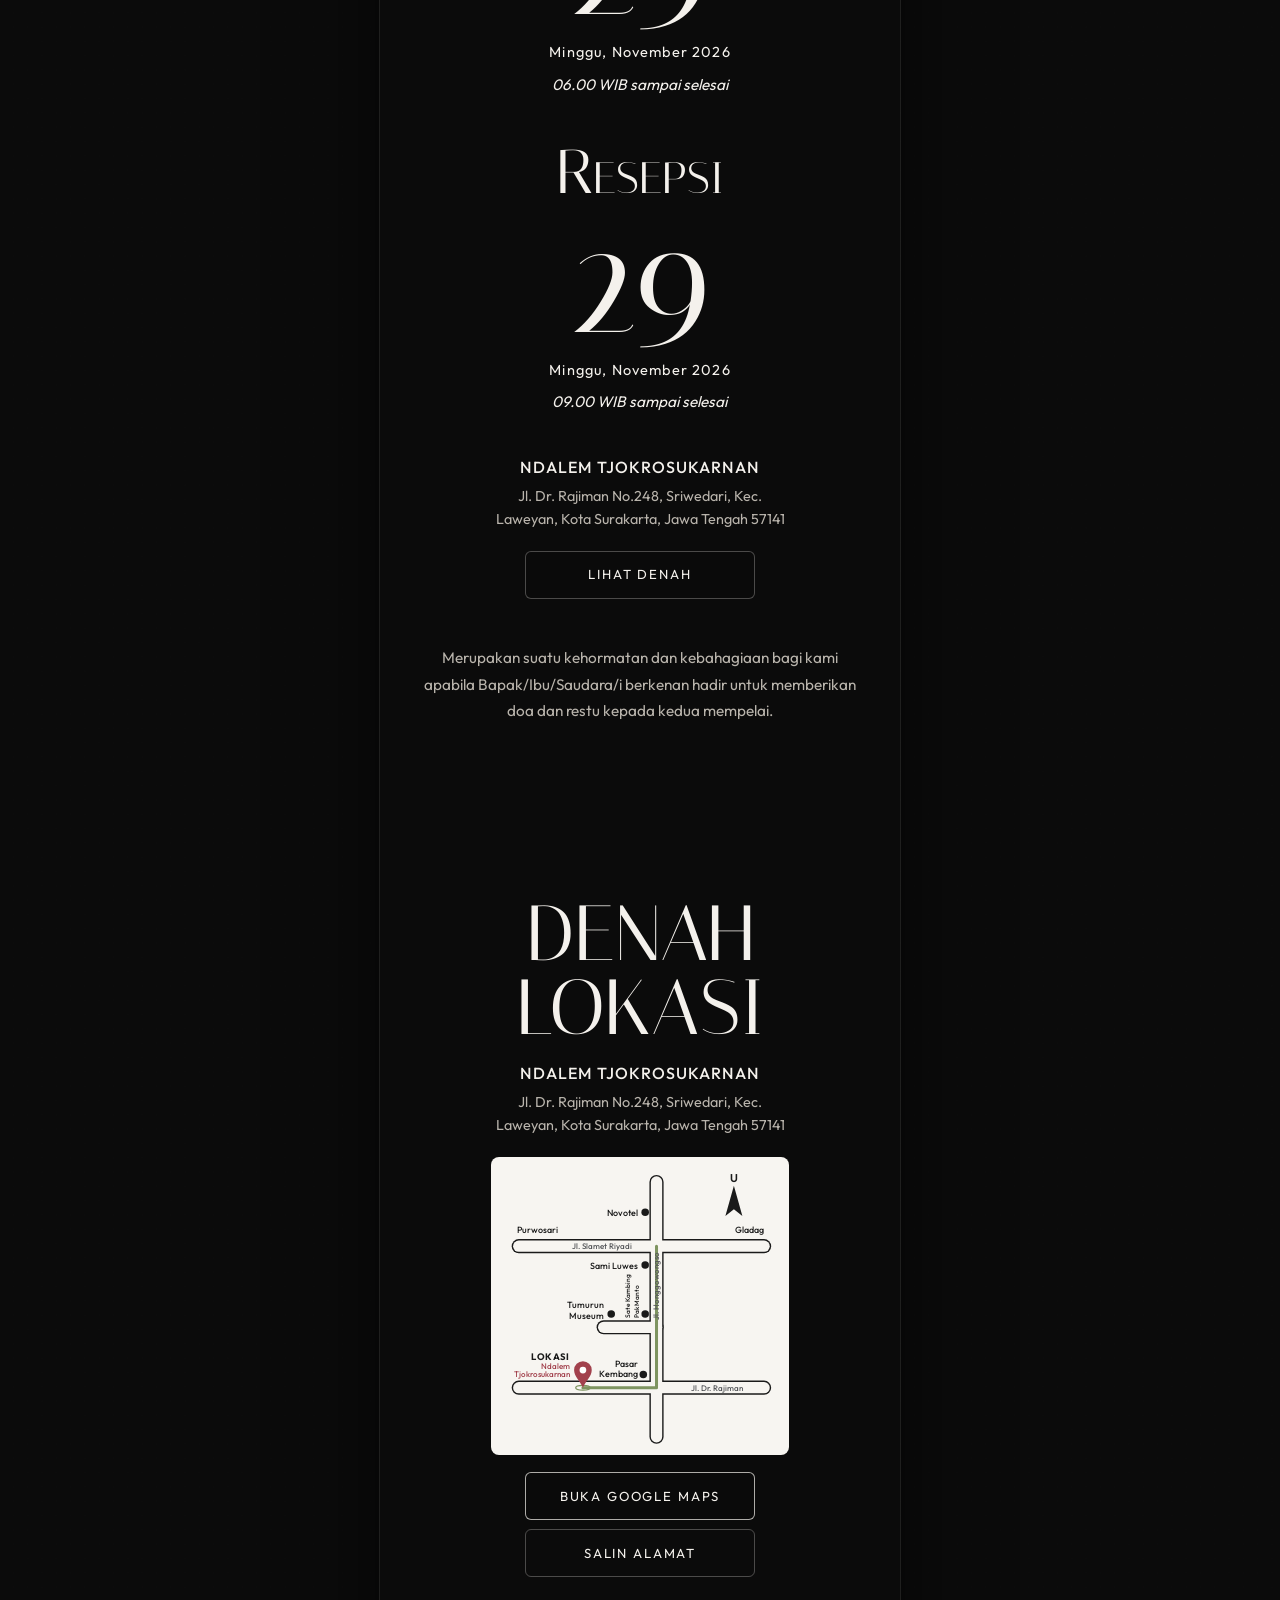
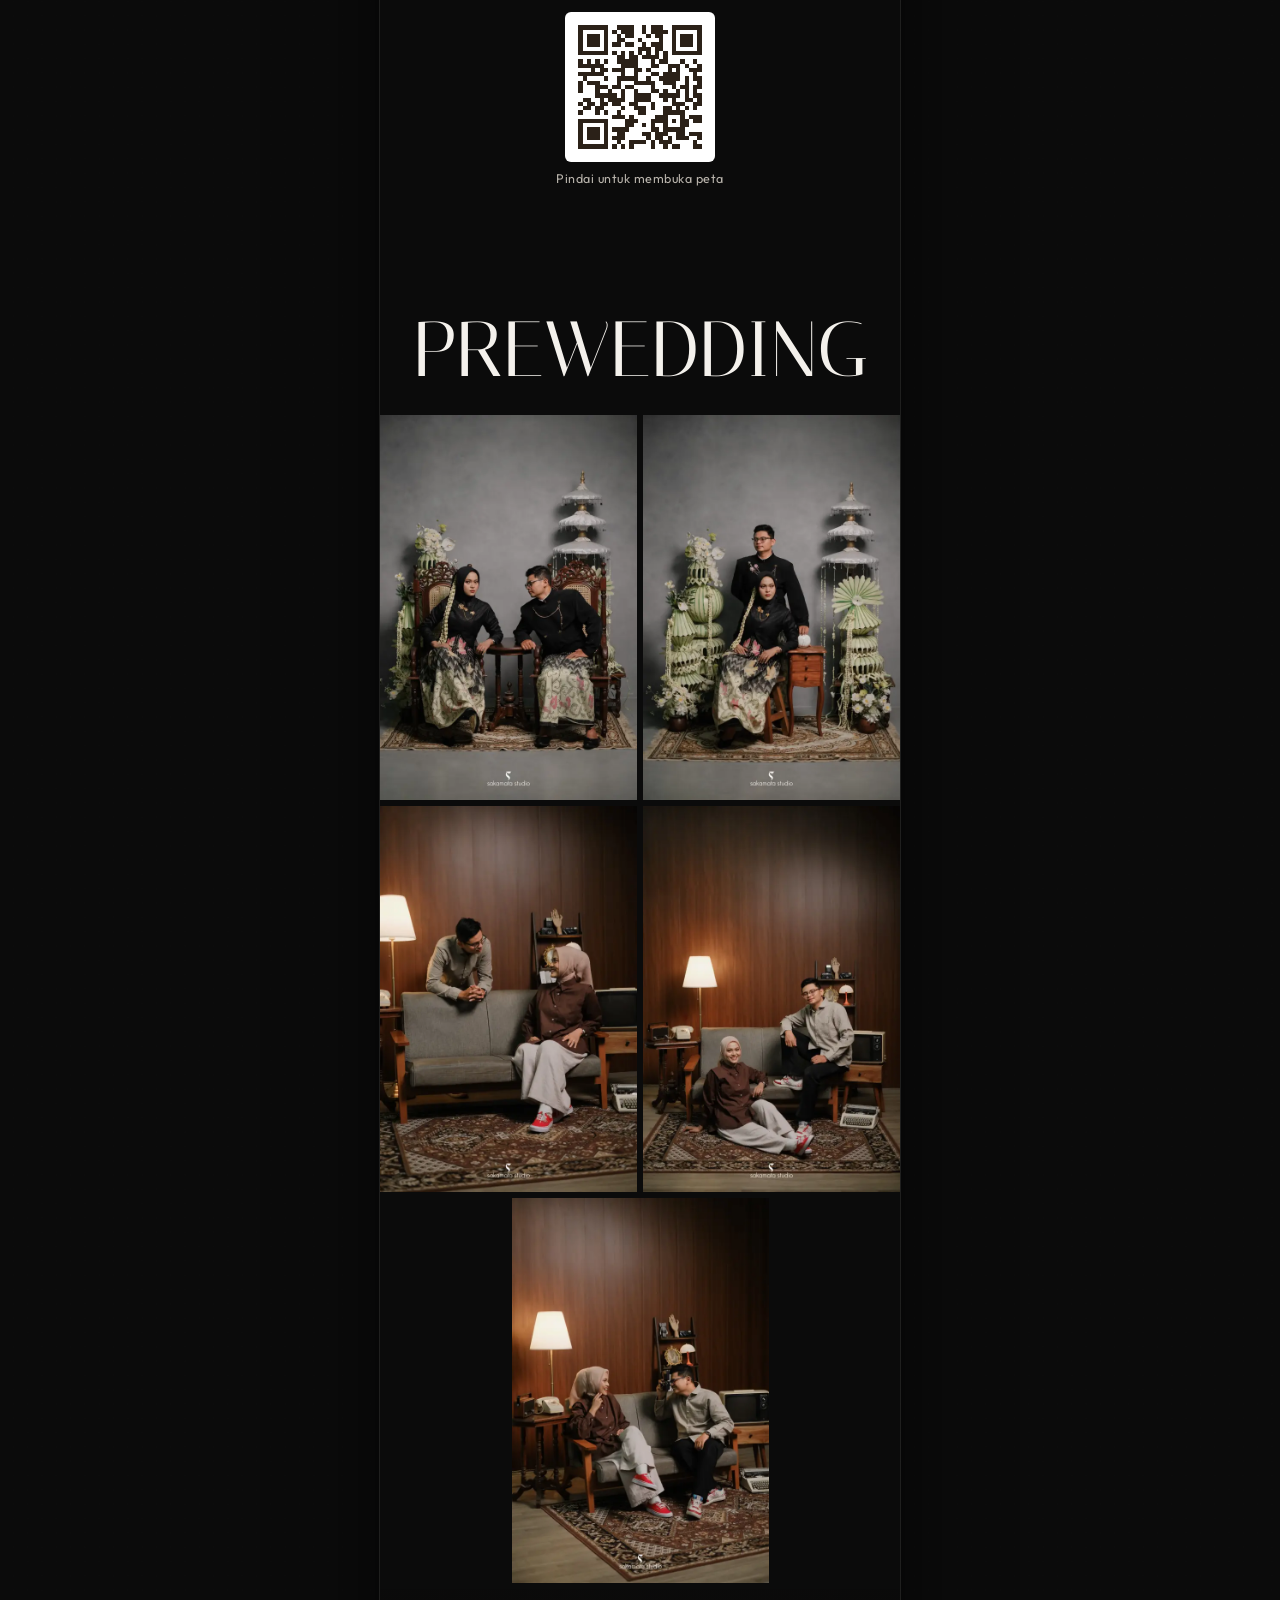
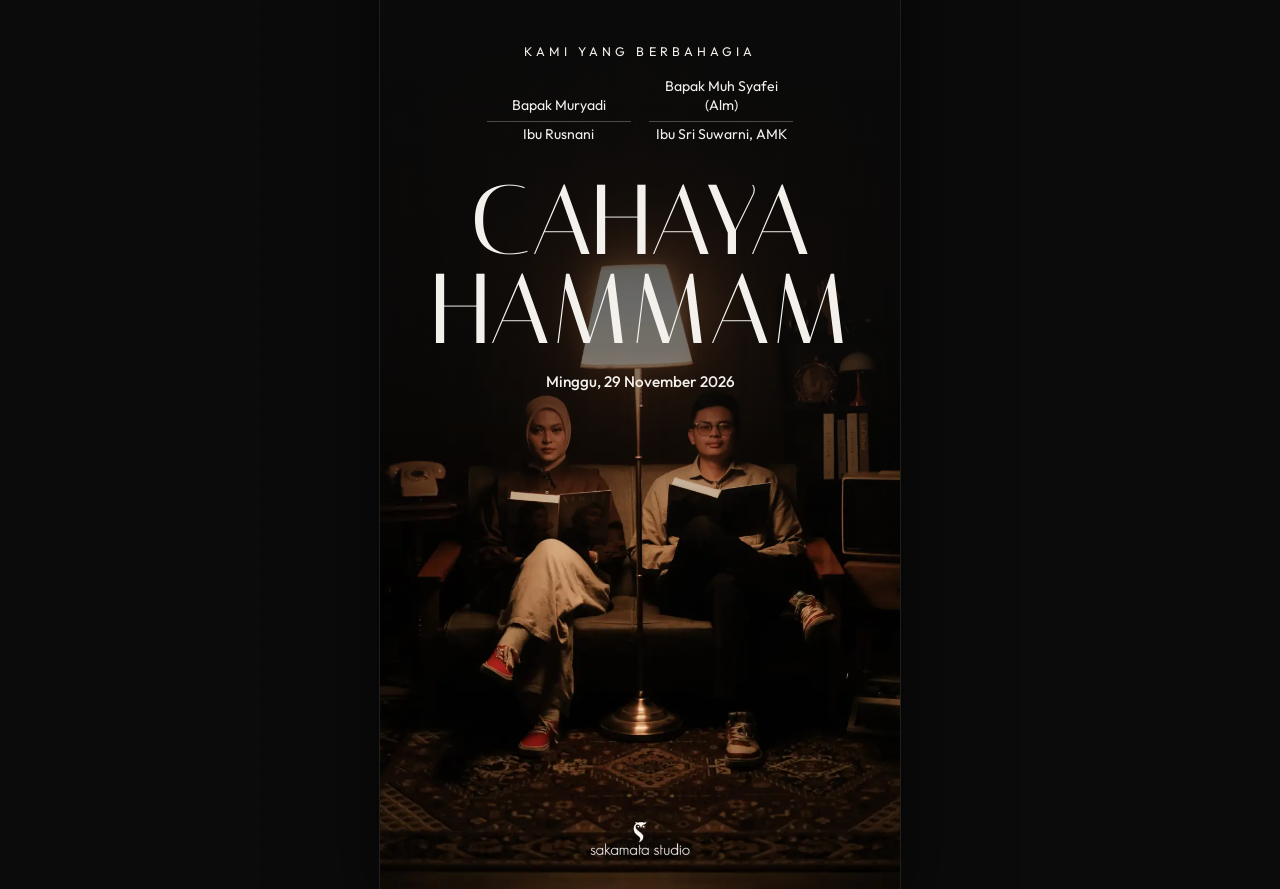
==== commit 2071fdd8: "[feature] v3 - revisi 3" ====
--- a/index.html
+++ b/index.html
@@ -234,18 +234,15 @@
       <div class="page__body closing">
         <h2 class="block__title block__title--big display" data-reveal>Prewedding</h2>
         <ul class="gallery" aria-label="Foto prewedding Cahaya dan Hammam">
-          <li data-reveal><img src="/assets/img/foto/galeri-1.webp" alt="Cahaya berdiri di samping Hammam yang duduk, berlatar kembar mayang dan payung" width="600" height="900" loading="lazy" decoding="async"></li>
-          <li data-reveal><img src="/assets/img/foto/galeri-2.webp" alt="Hammam duduk dan Cahaya berdiri di sisinya, bersanding di antara rangkaian janur" width="600" height="900" loading="lazy" decoding="async"></li>
           <li data-reveal><img src="/assets/img/foto/galeri-3.webp" alt="Cahaya dan Hammam duduk berhadapan di kursi ukir kayu" width="600" height="900" loading="lazy" decoding="async"></li>
           <li data-reveal><img src="/assets/img/foto/galeri-4.webp" alt="Cahaya duduk di kursi, Hammam berdiri di belakangnya" width="600" height="900" loading="lazy" decoding="async"></li>
-          <li data-reveal><img src="/assets/img/foto/galeri-5.webp" alt="Hammam duduk di sofa, Cahaya duduk di karpet di depannya, di ruang tamu berdinding kayu" width="600" height="900" loading="lazy" decoding="async"></li>
           <li data-reveal><img src="/assets/img/foto/galeri-6.webp" alt="Hammam bersandar di punggung sofa, menyapa Cahaya yang duduk" width="600" height="900" loading="lazy" decoding="async"></li>
           <li data-reveal><img src="/assets/img/foto/galeri-7.webp" alt="Cahaya duduk di karpet bersandar ke sofa, Hammam duduk di sofa" width="600" height="900" loading="lazy" decoding="async"></li>
           <li data-reveal><img src="/assets/img/foto/galeri-8.webp" alt="Cahaya dan Hammam duduk berdampingan di sofa sambil berbincang" width="600" height="900" loading="lazy" decoding="async"></li>
         </ul>
 
         <div class="scene scene--end">
-          <img class="bg" src="/assets/img/foto/akhir.webp" alt="" width="1080" height="1620" loading="lazy" decoding="async">
+          <img class="bg" src="/assets/img/foto/penutup.webp" alt="" width="1080" height="1620" loading="lazy" decoding="async">
           <div class="scene__content">
             <p class="eyebrow" data-reveal>Kami yang berbahagia</p>
             <div class="closing__families" data-reveal>
--- a/v3/css/style.css
+++ b/v3/css/style.css
@@ -421,6 +421,12 @@
   object-fit: cover;
   background: var(--black-2);
 }
+/* jumlah foto ganjil: foto terakhir di tengah, selebar satu kolom */
+.gallery li:last-child:nth-child(odd) {
+  grid-column: 1 / -1;
+  justify-self: center;
+  width: calc(50% - 3px);
+}
 
 .scene--end { margin-top: 6px; justify-content: flex-start; }
 .scene--end .bg { object-position: 50% 70%; }
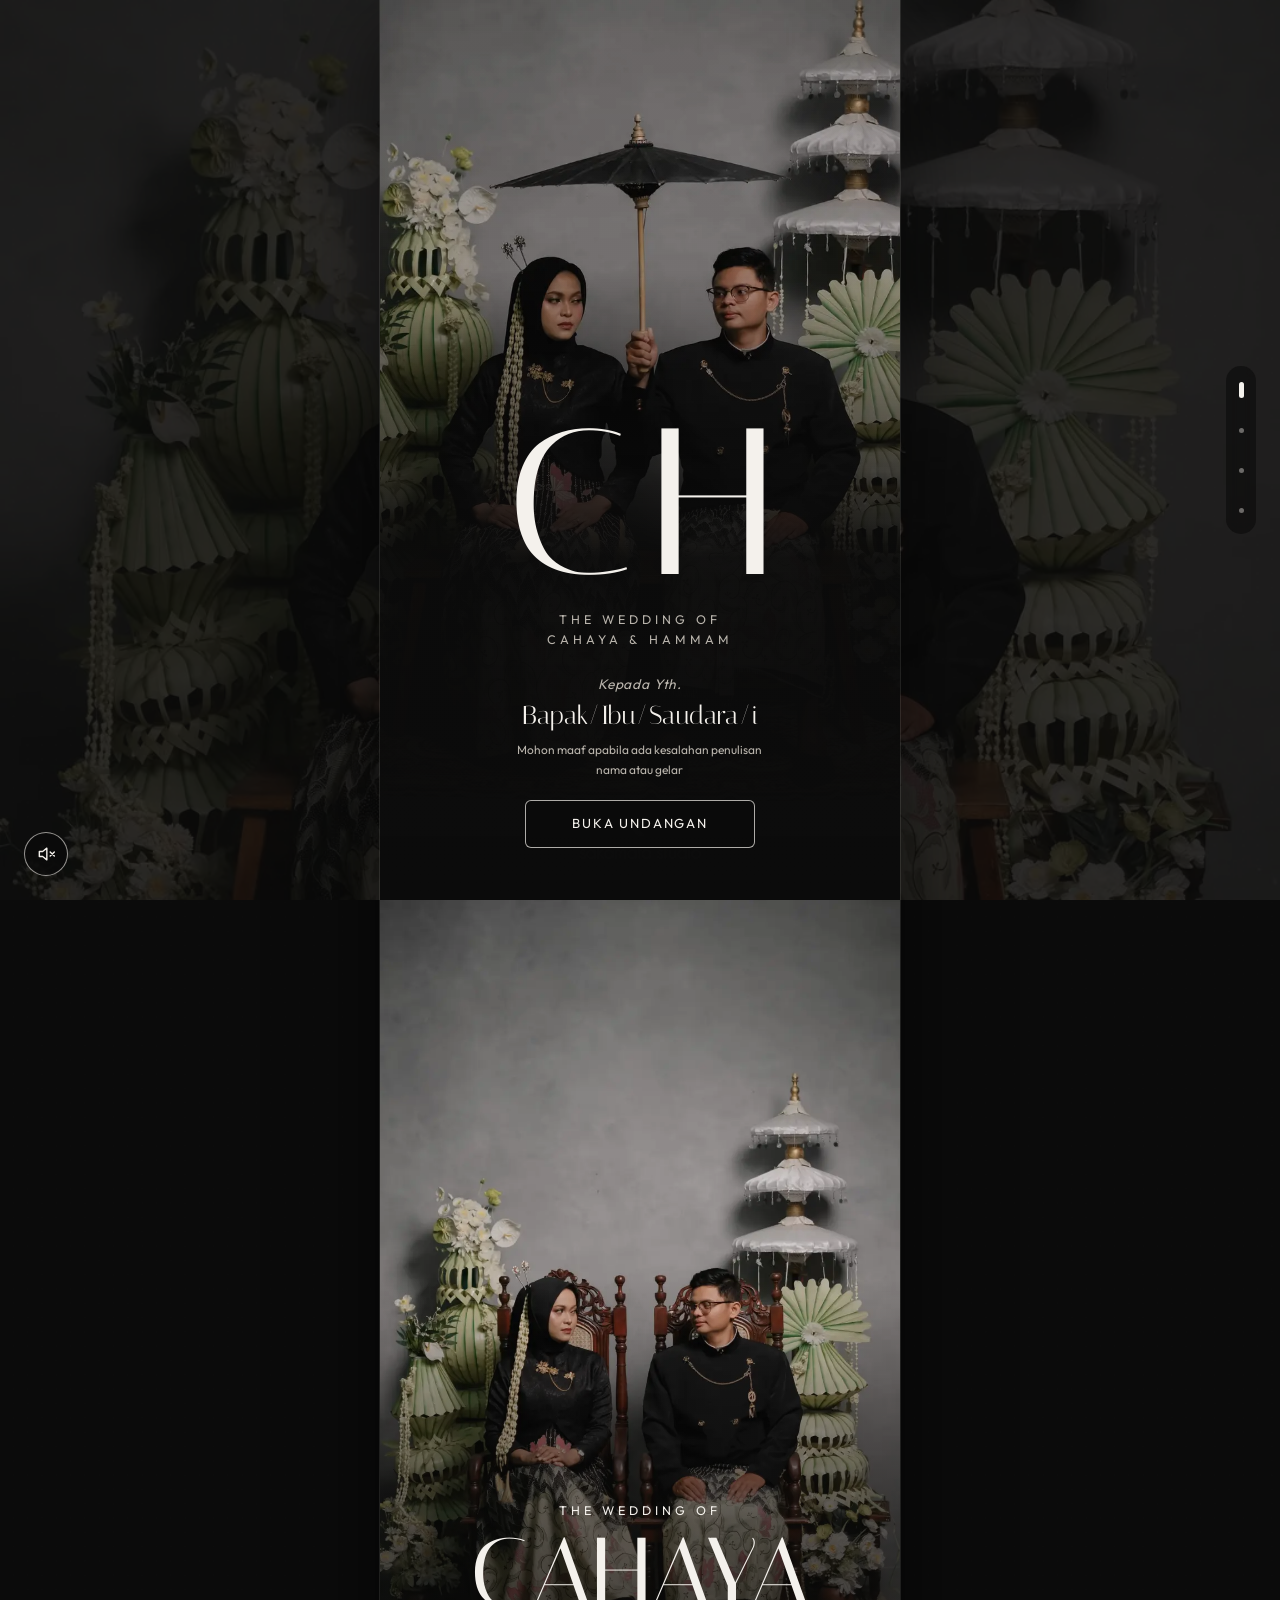
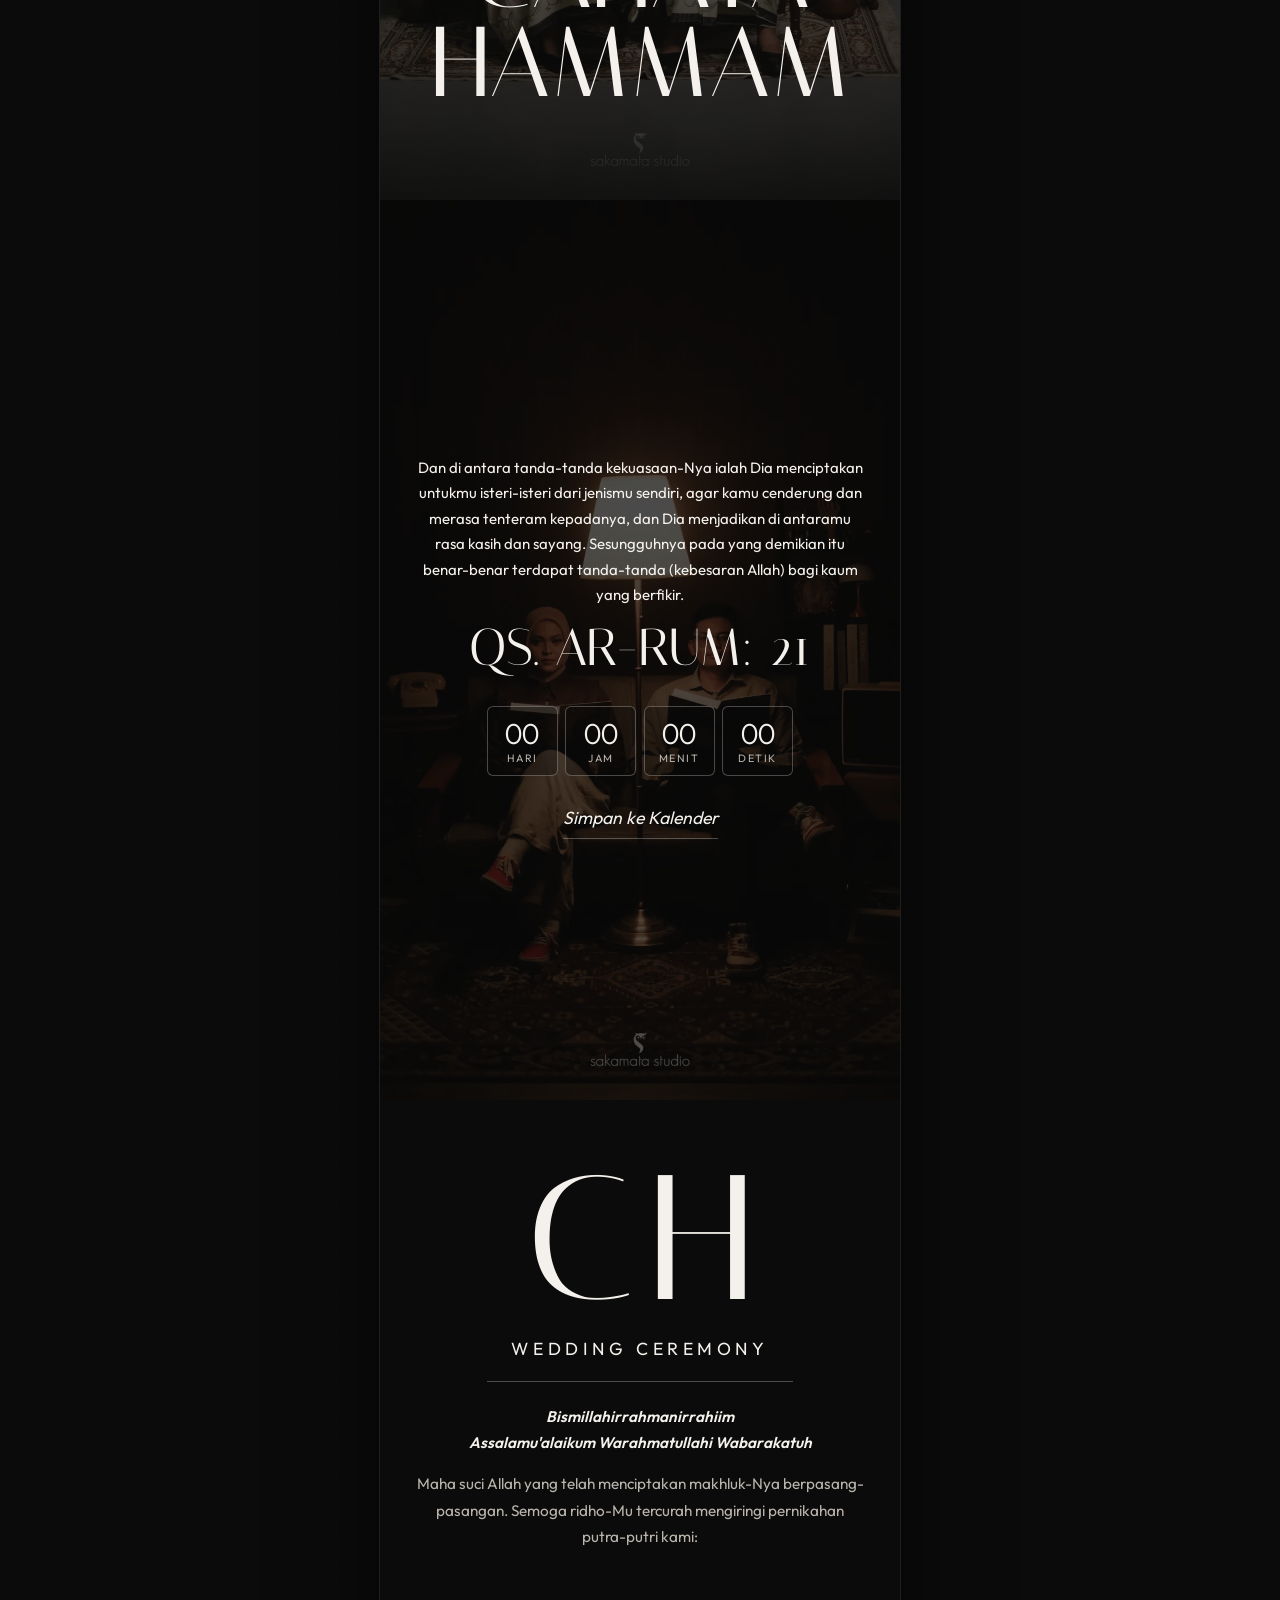
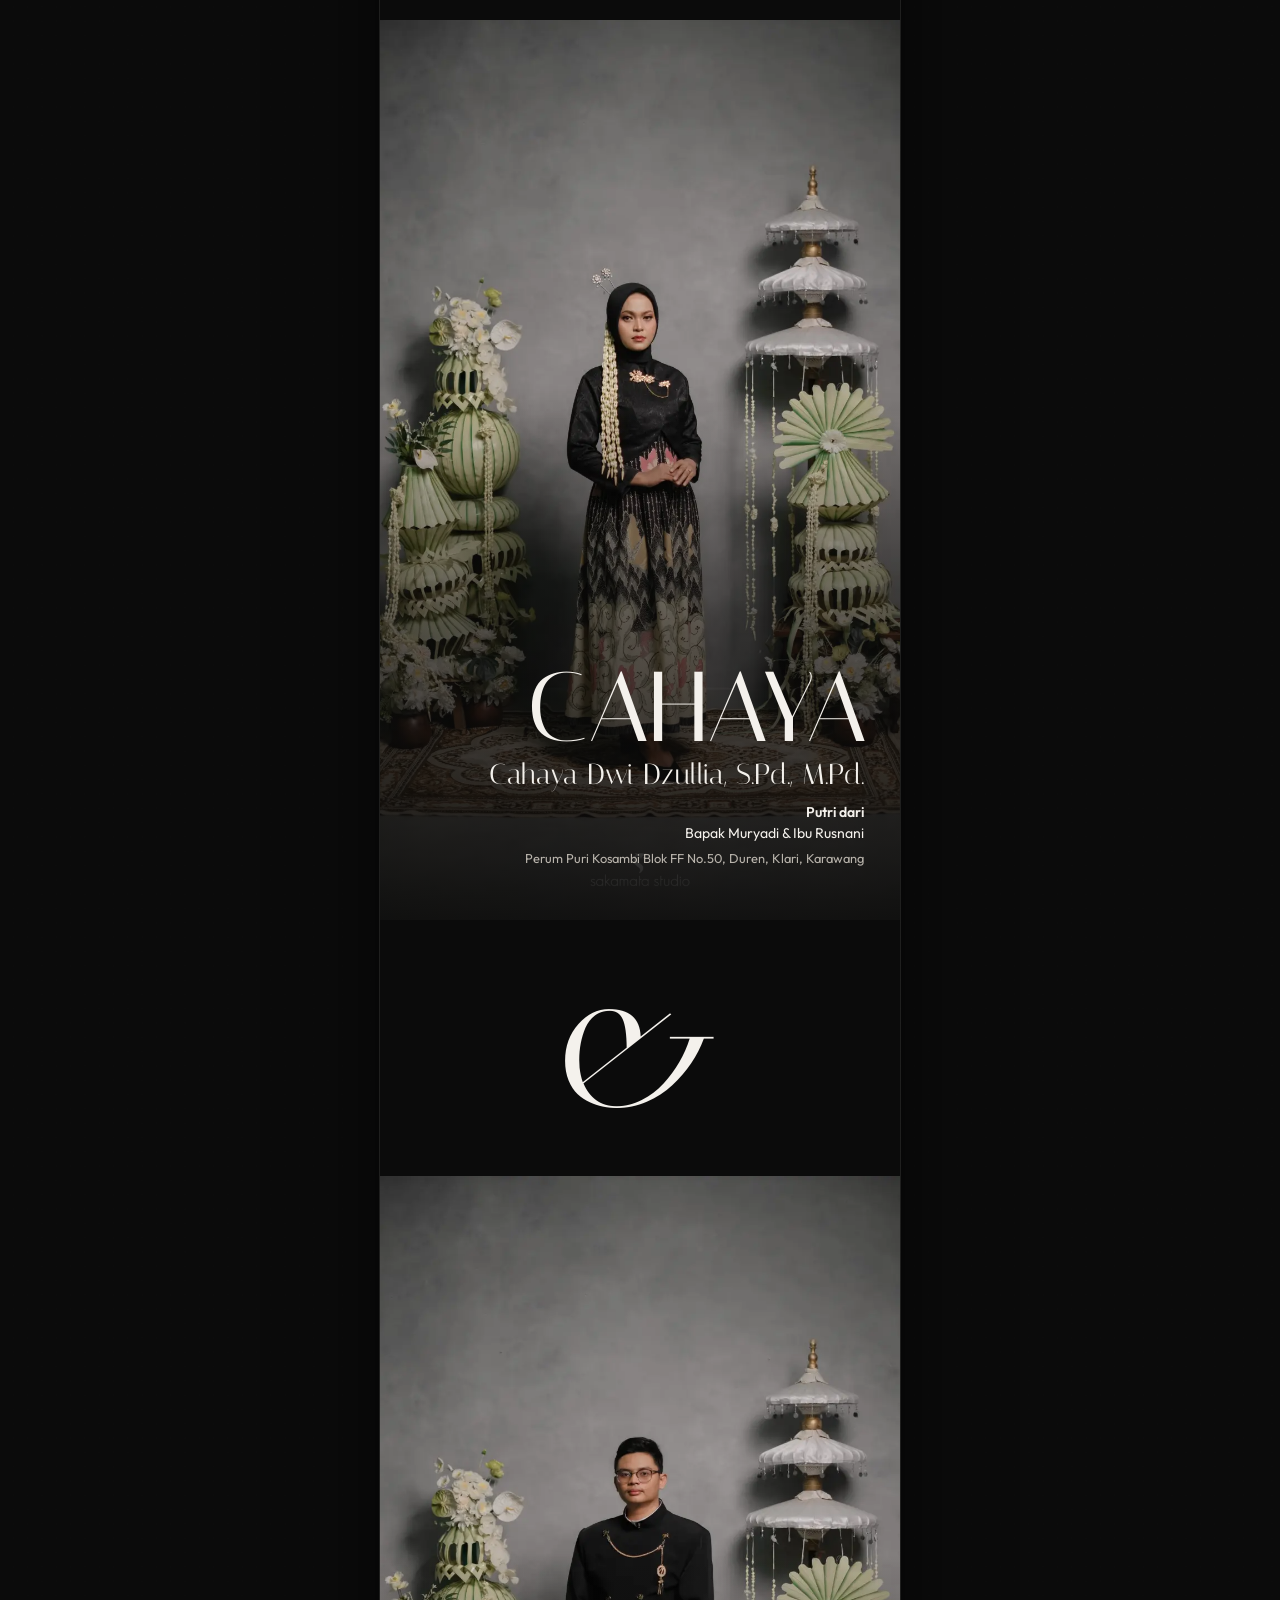
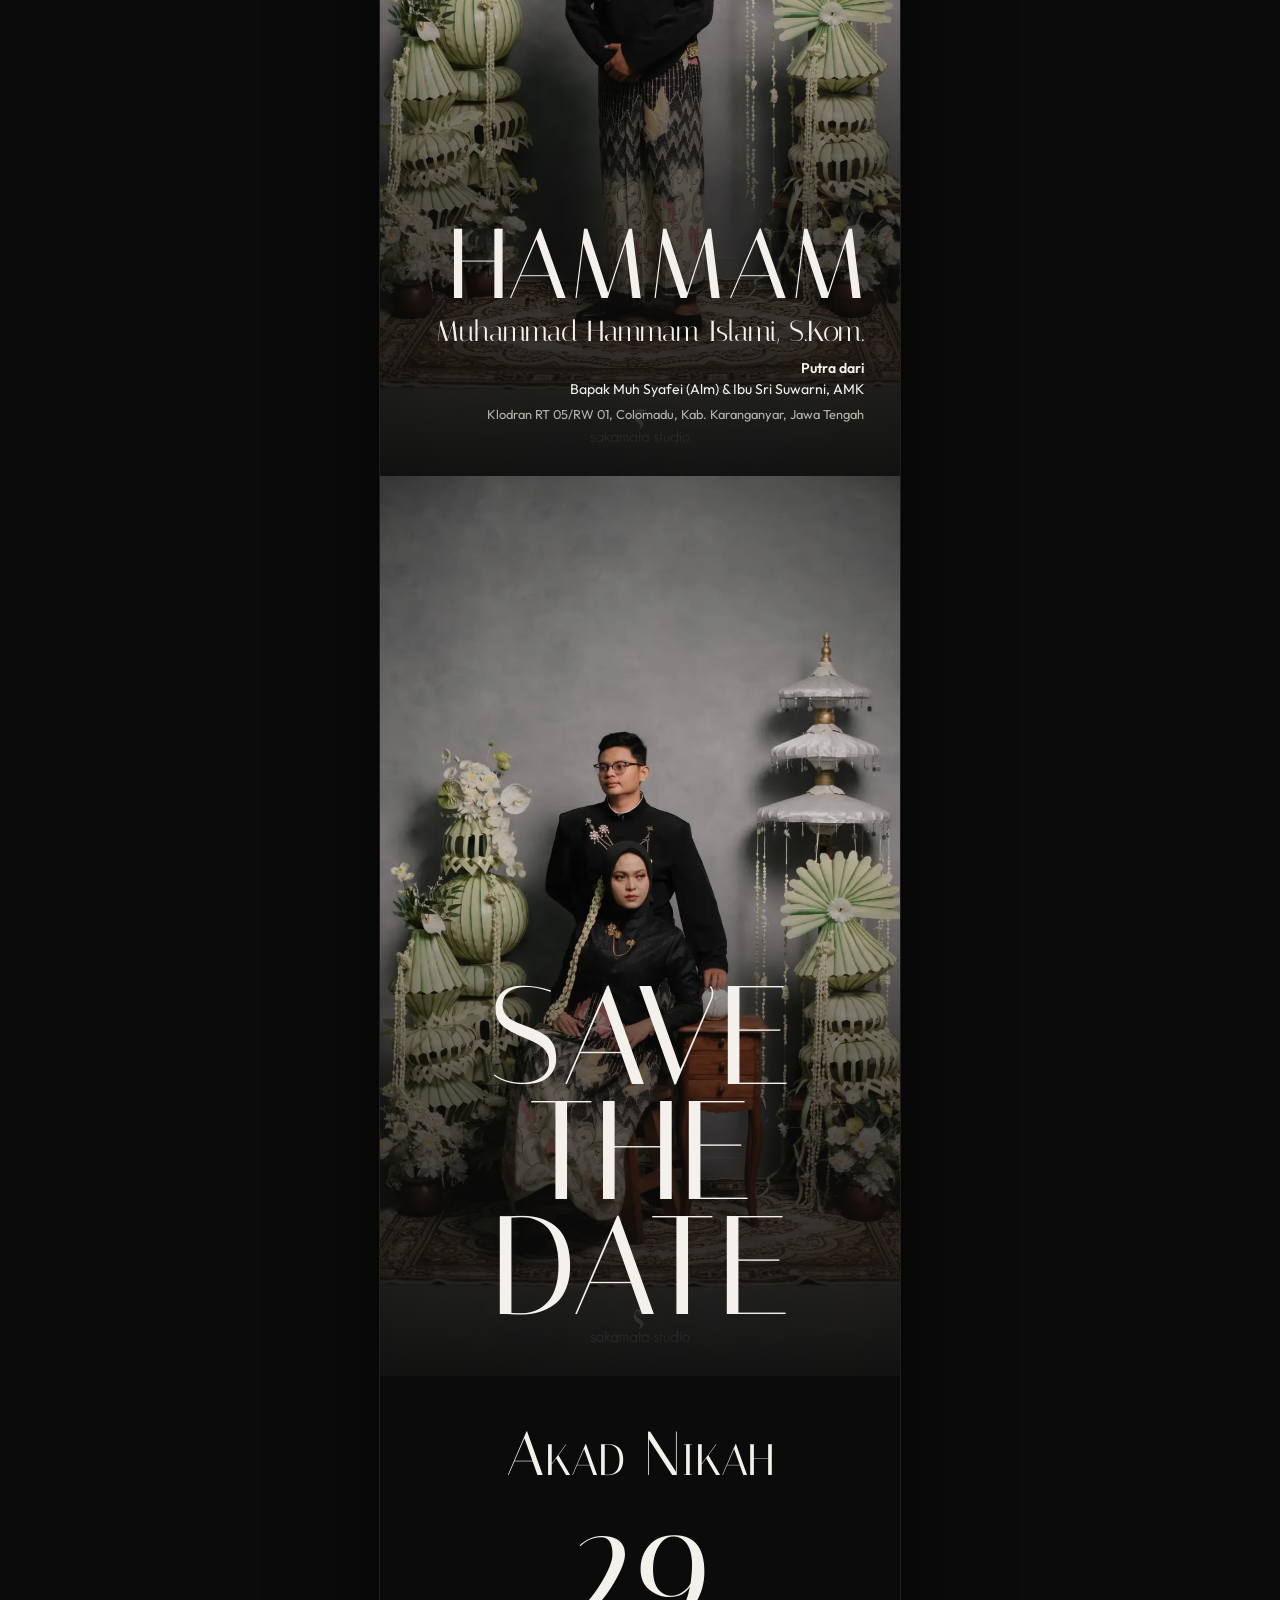
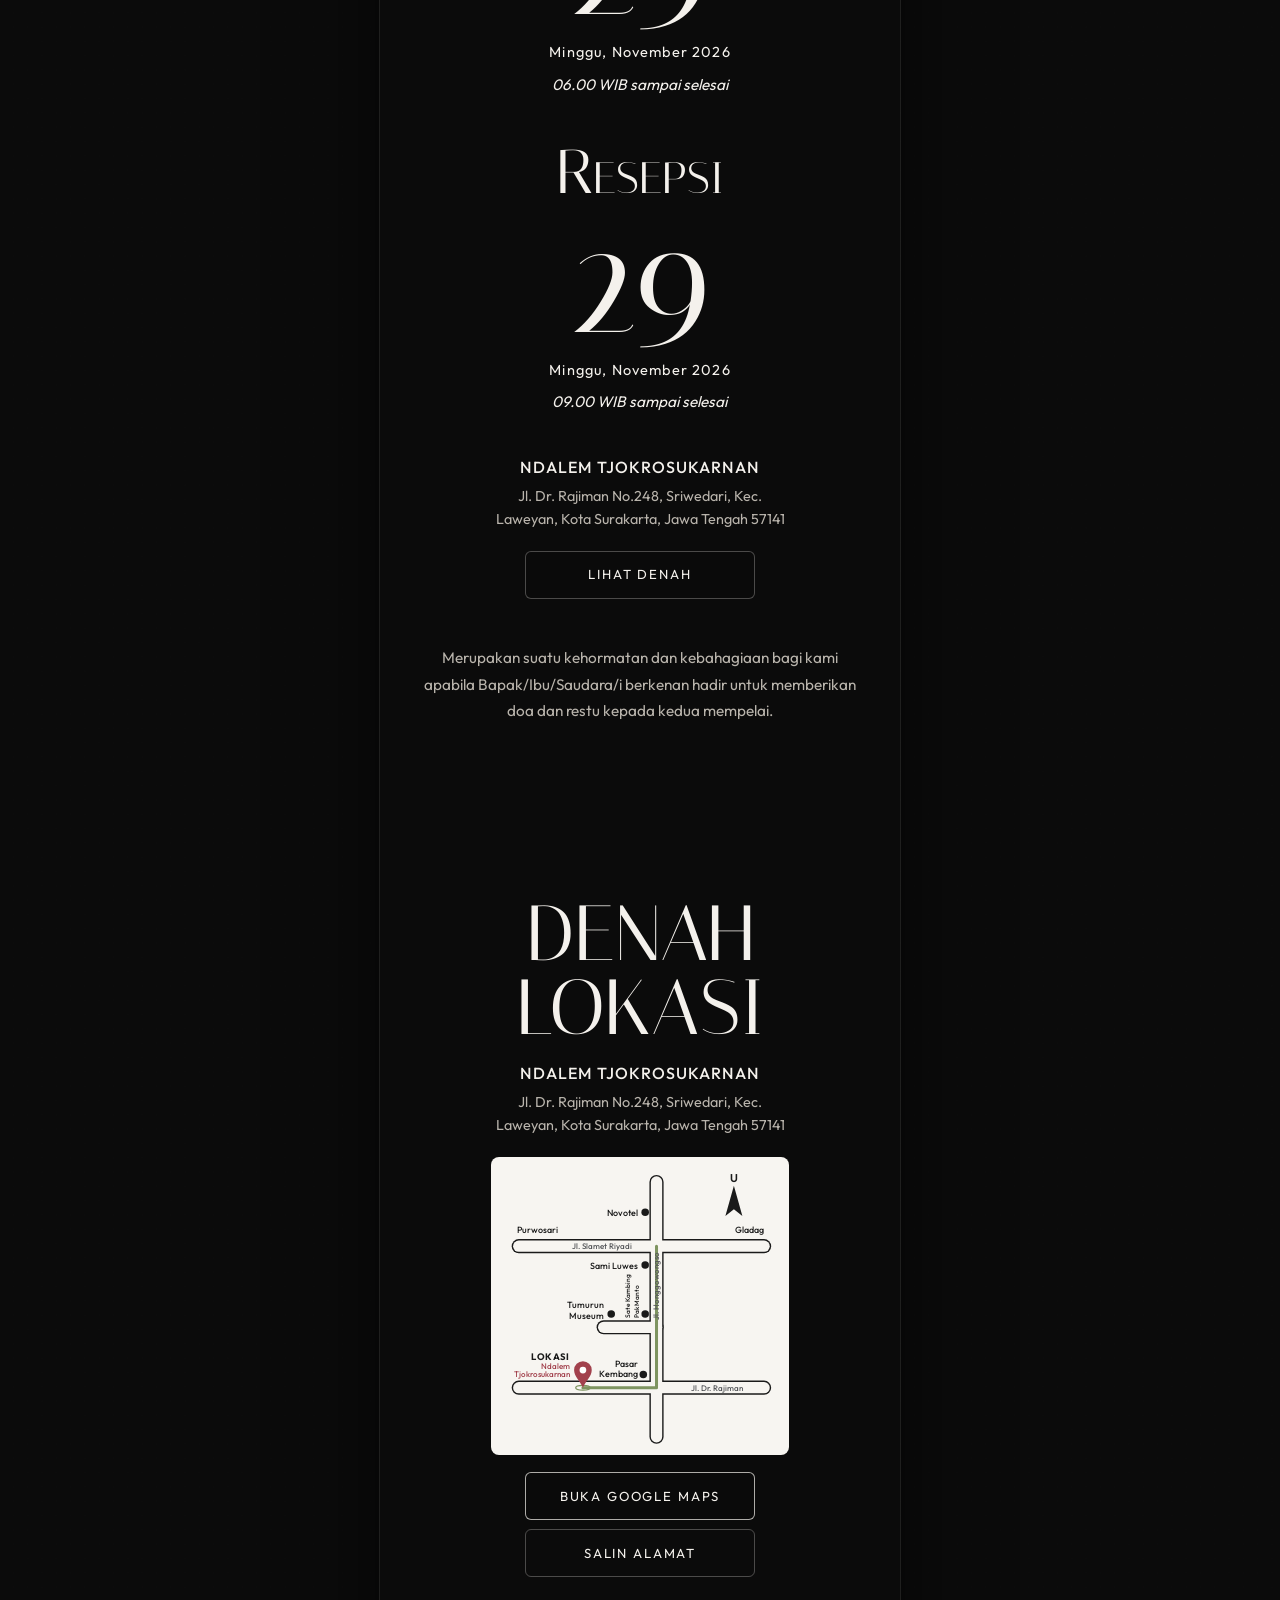
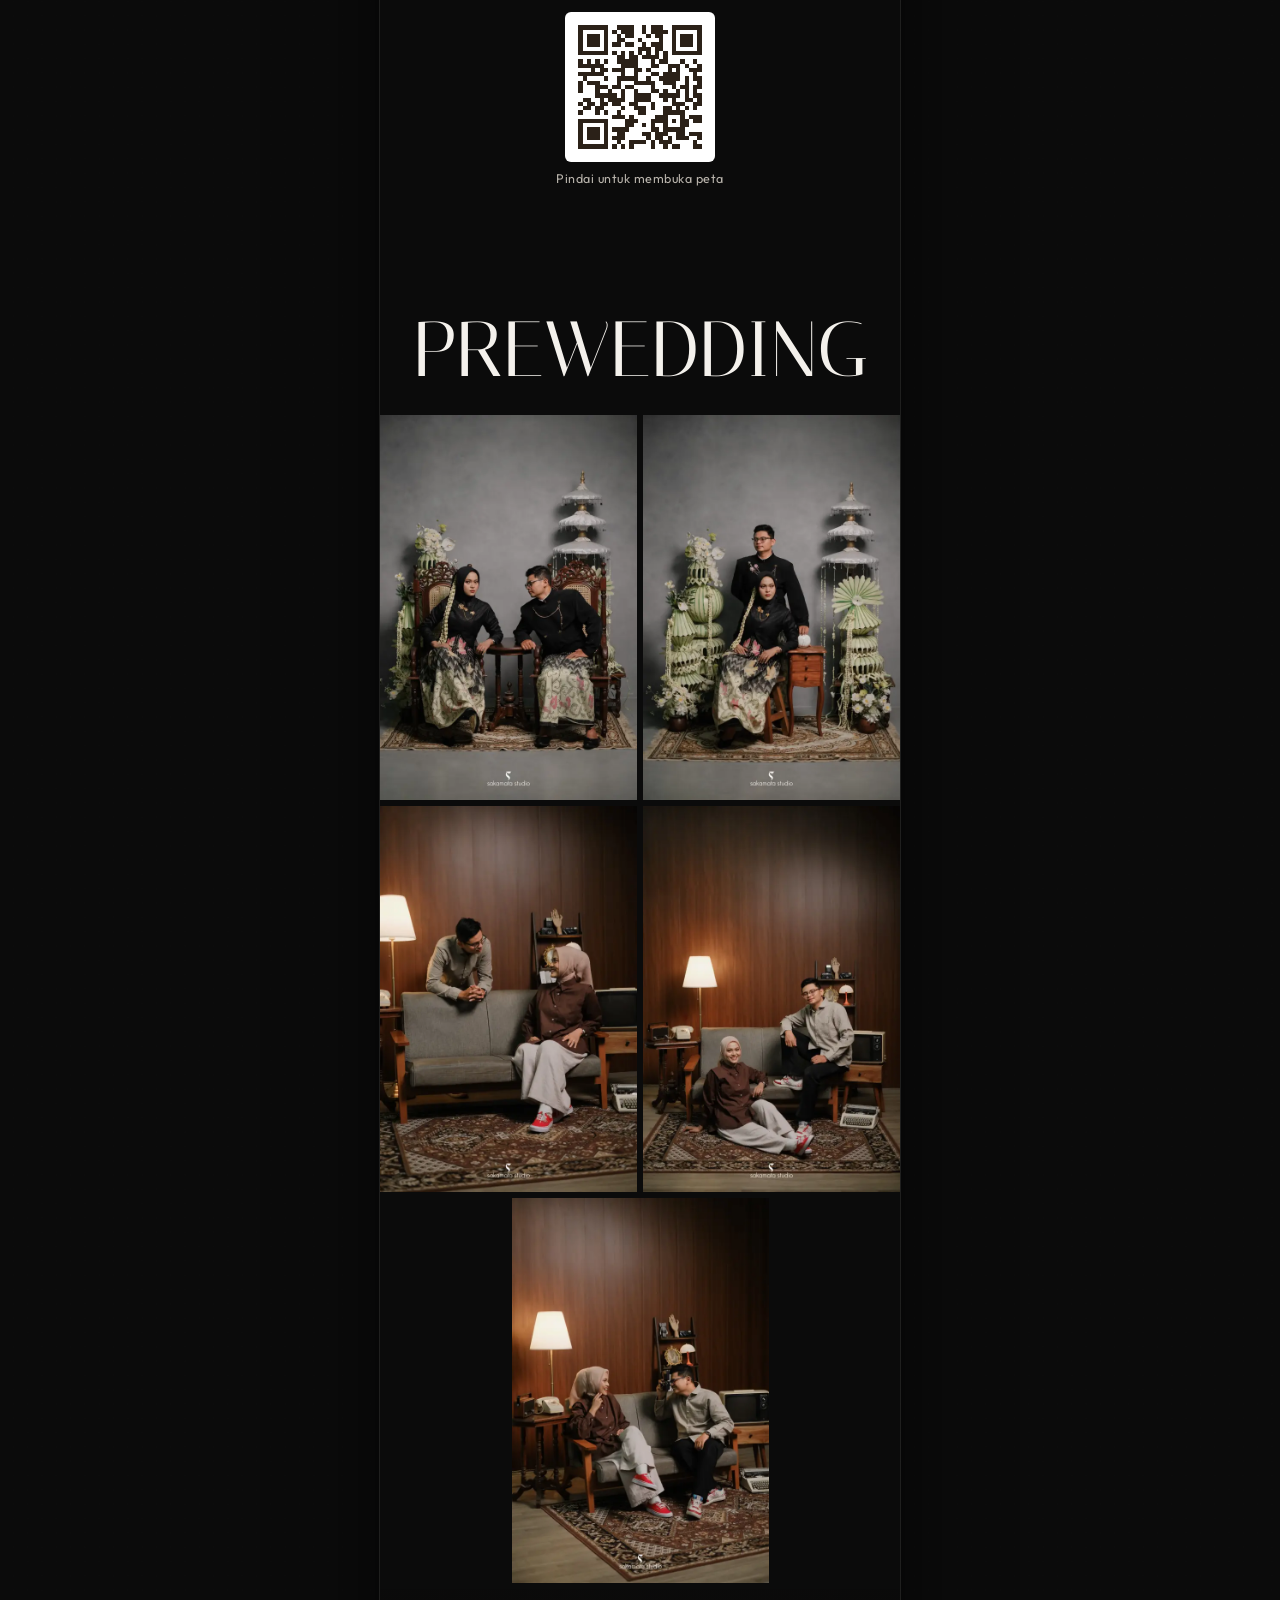
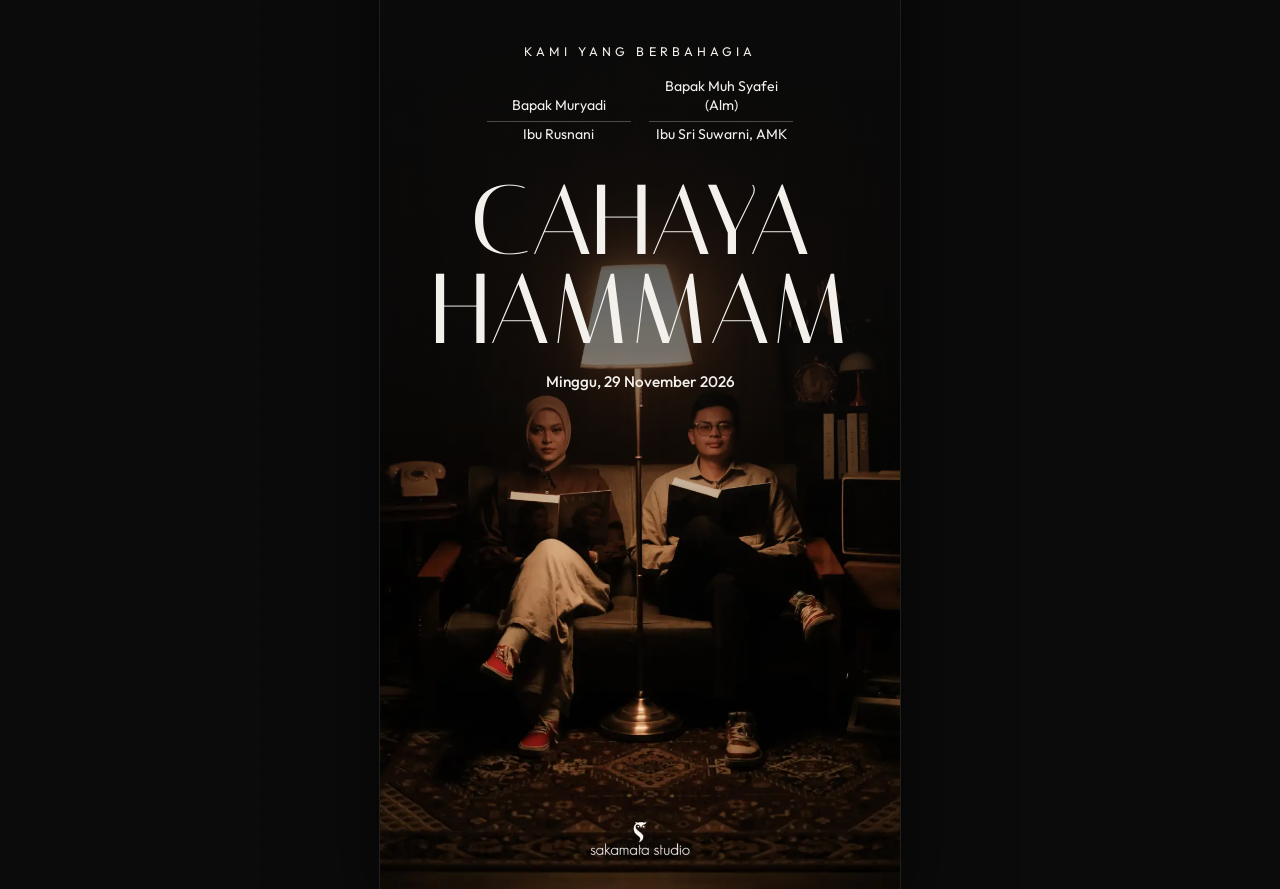
==== commit 81eebaae: "[feature] v3 - revisi 4" ====
--- a/index.html
+++ b/index.html
@@ -30,7 +30,7 @@
 
     <!-- ============ Halaman 1 · Sampul ============ -->
     <section class="page page--cover" id="hal-1" aria-label="Halaman 1 dari 4, sampul">
-      <img class="bg" src="/assets/img/foto/sampul.webp" alt="" width="1080" height="1620" fetchpriority="high">
+      <img class="bg" src="/assets/img/foto/sampul.webp" alt="" width="1080" height="1329" fetchpriority="high">
       <div class="page__body cover">
         <p class="monogram" aria-hidden="true"><span>C</span><span>H</span></p>
         <h1 class="cover__names">The Wedding of<br>Cahaya &amp; Hammam</h1>
--- a/v3/css/style.css
+++ b/v3/css/style.css
@@ -197,7 +197,7 @@
 
 /* ---------- Halaman 1 · Sampul ---------- */
 
-.page--cover .bg { object-position: 50% 22%; }
+.page--cover .bg { object-position: 50% 0%; }
 .page--cover::after {
   content: "";
   position: absolute;
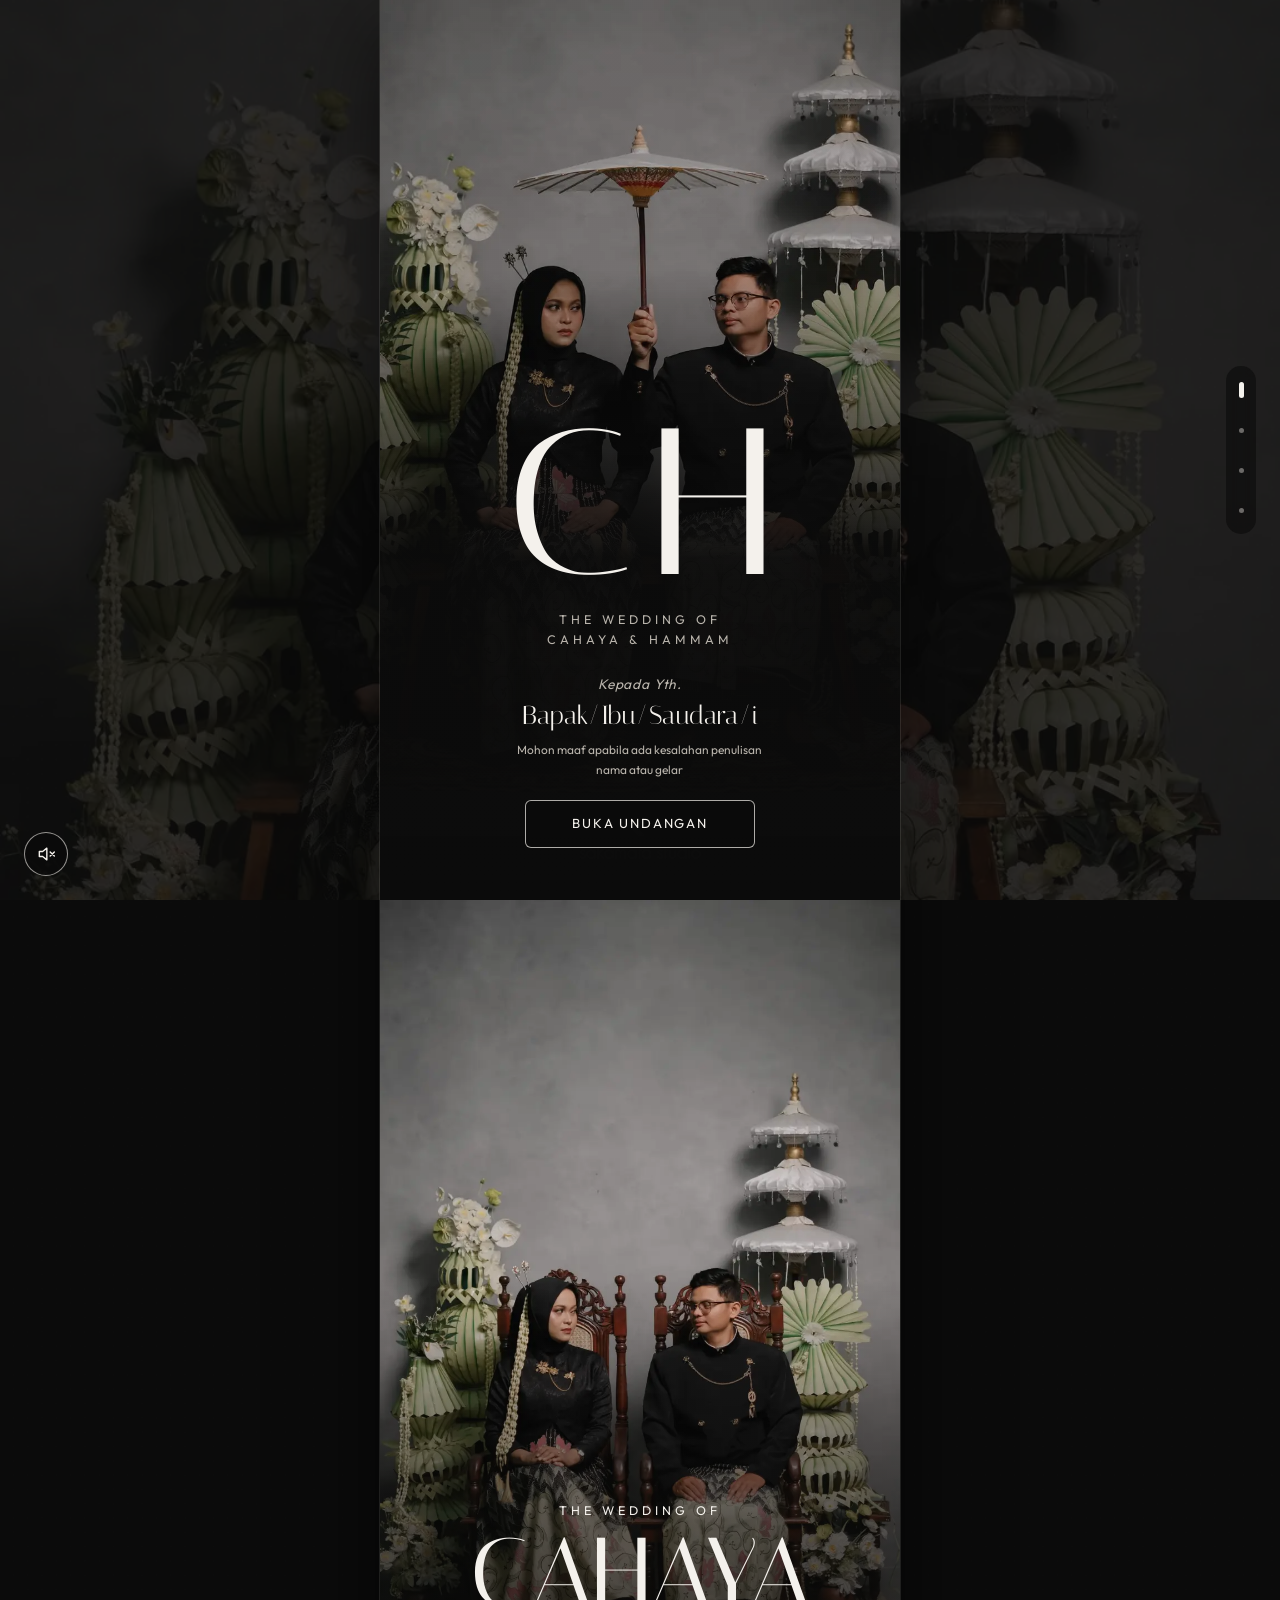
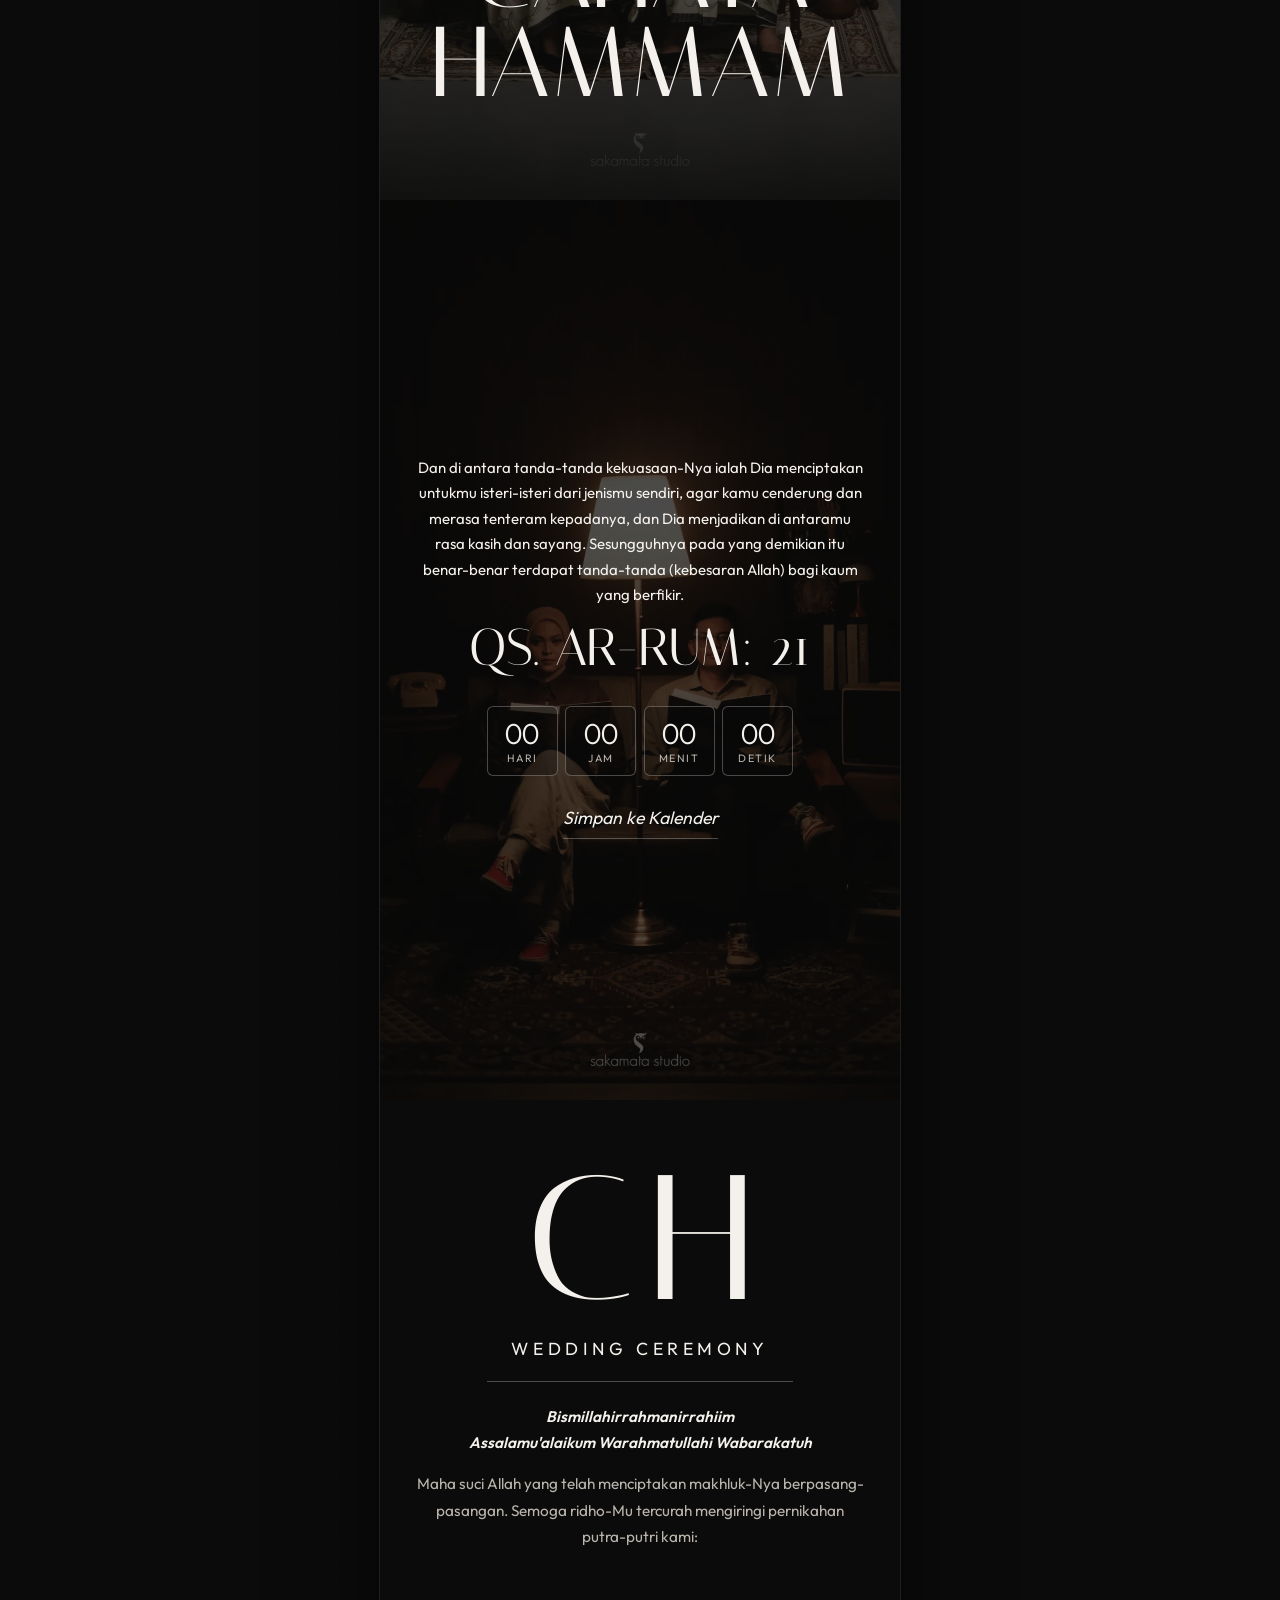
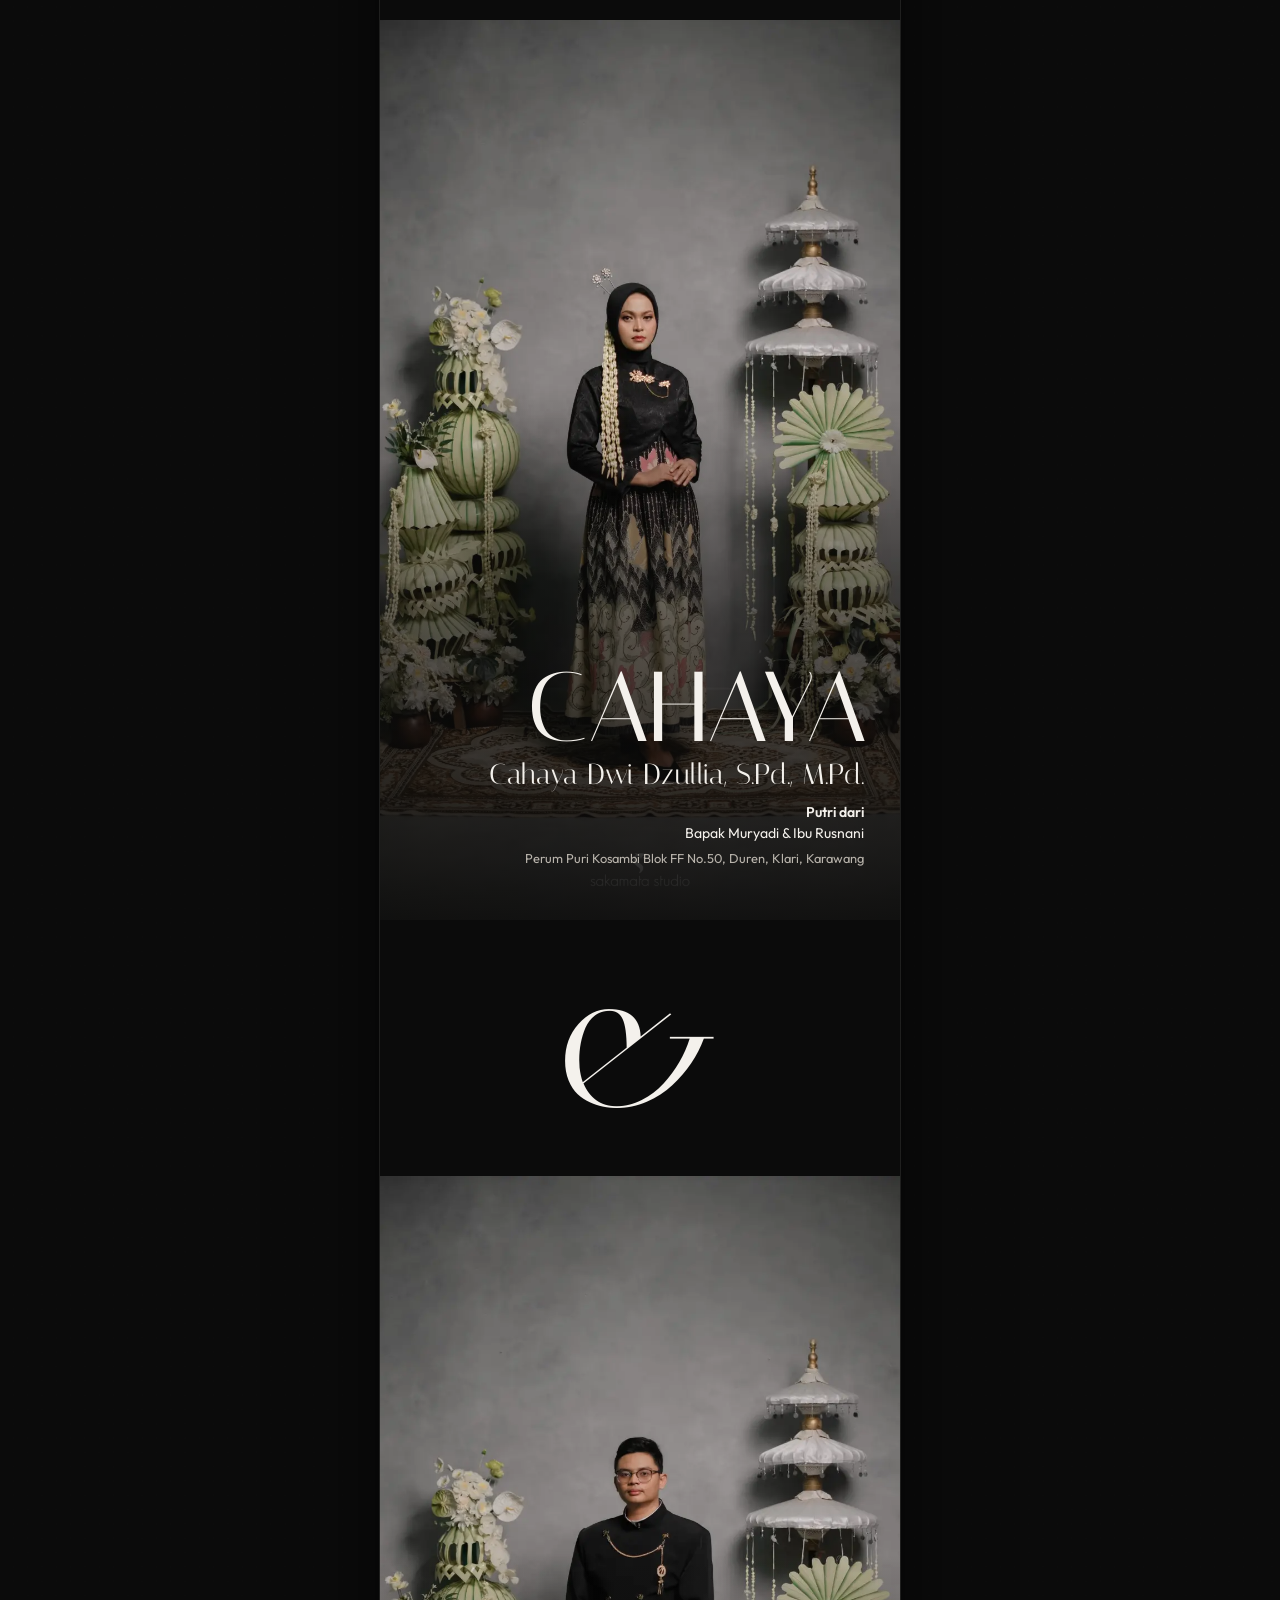
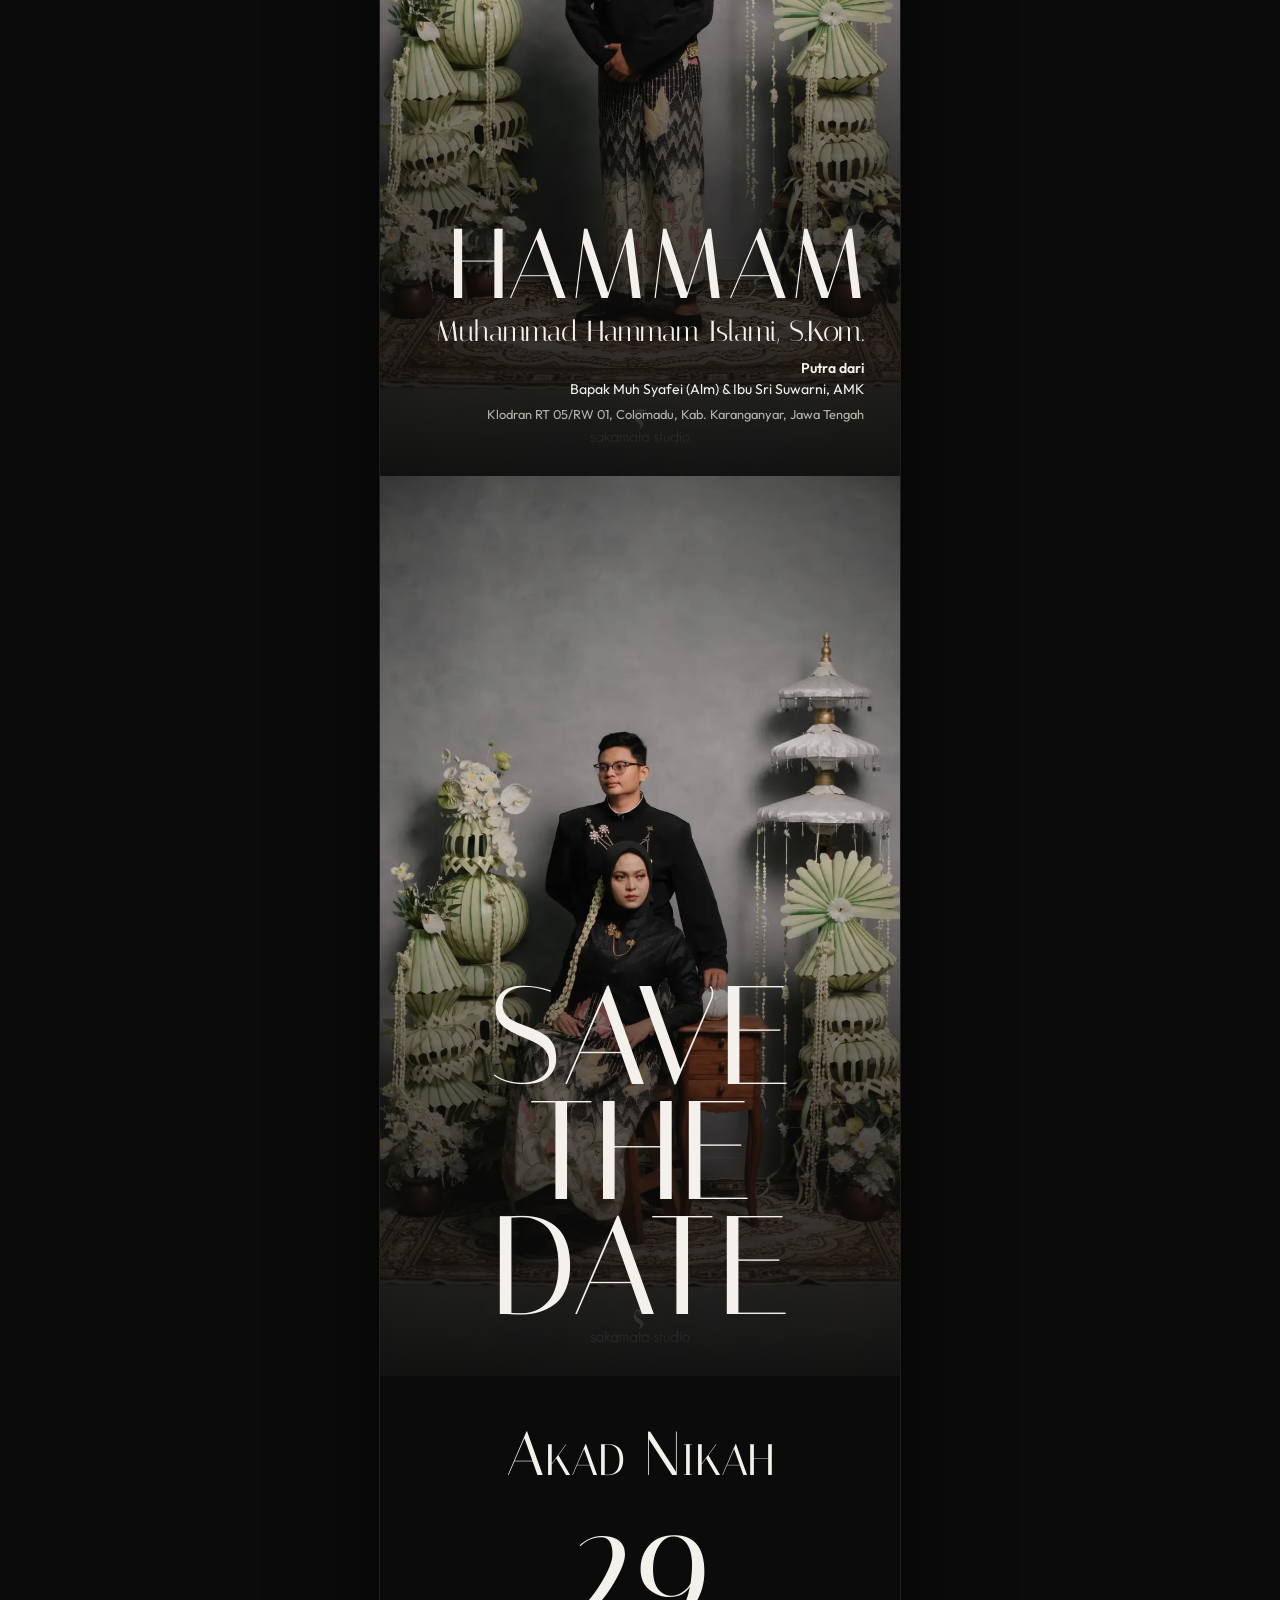
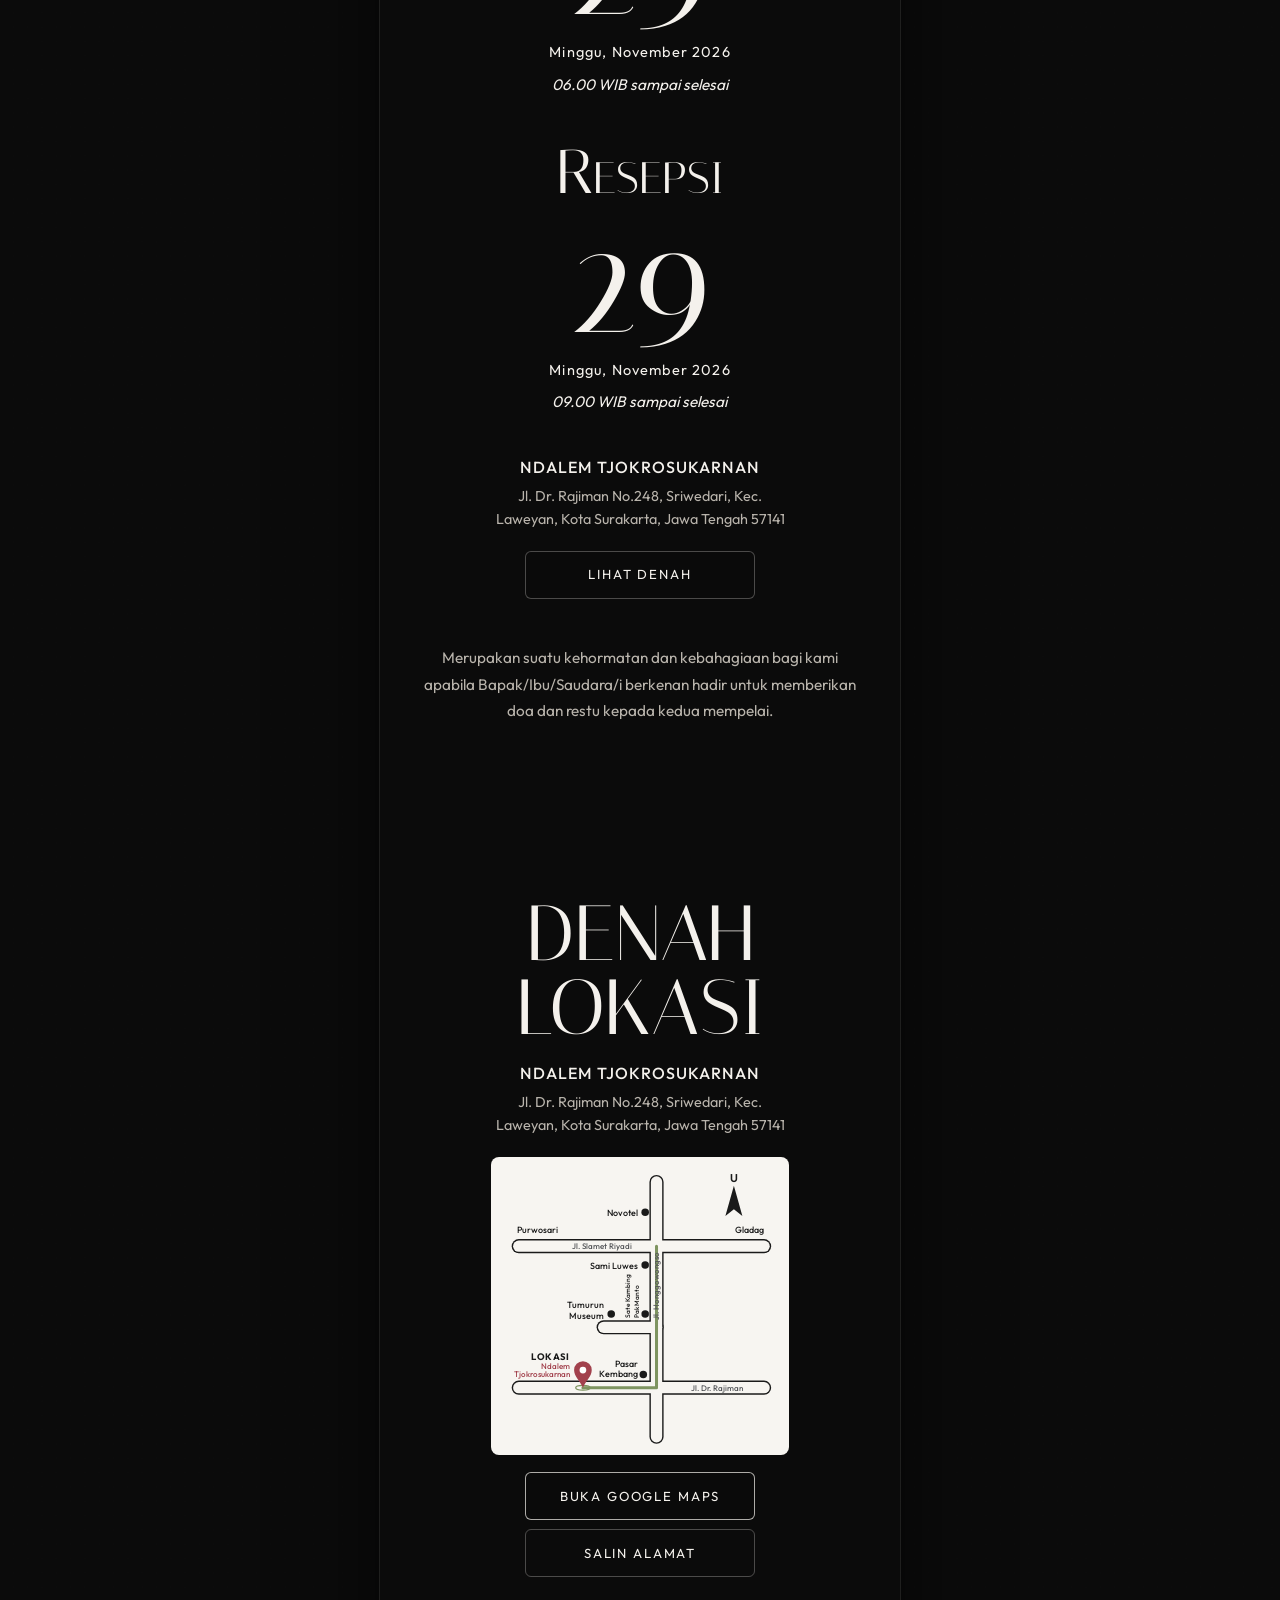
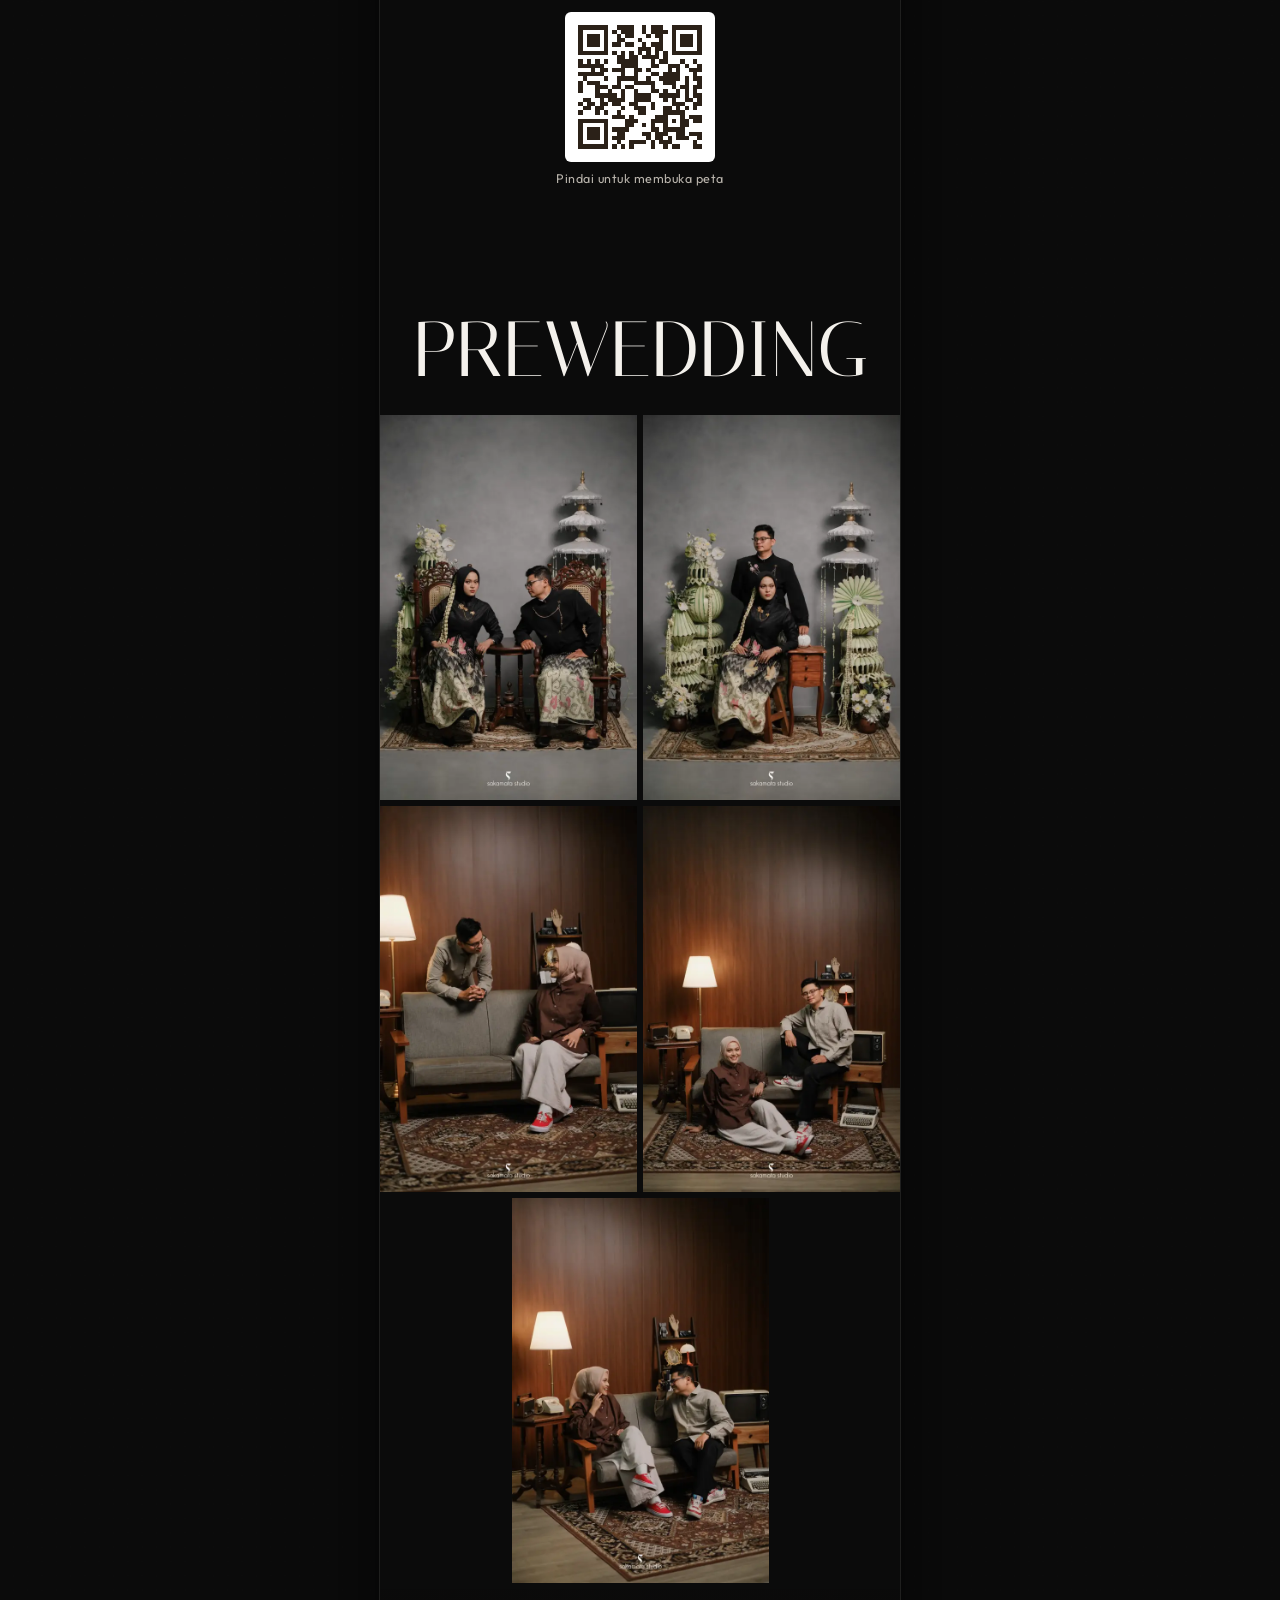
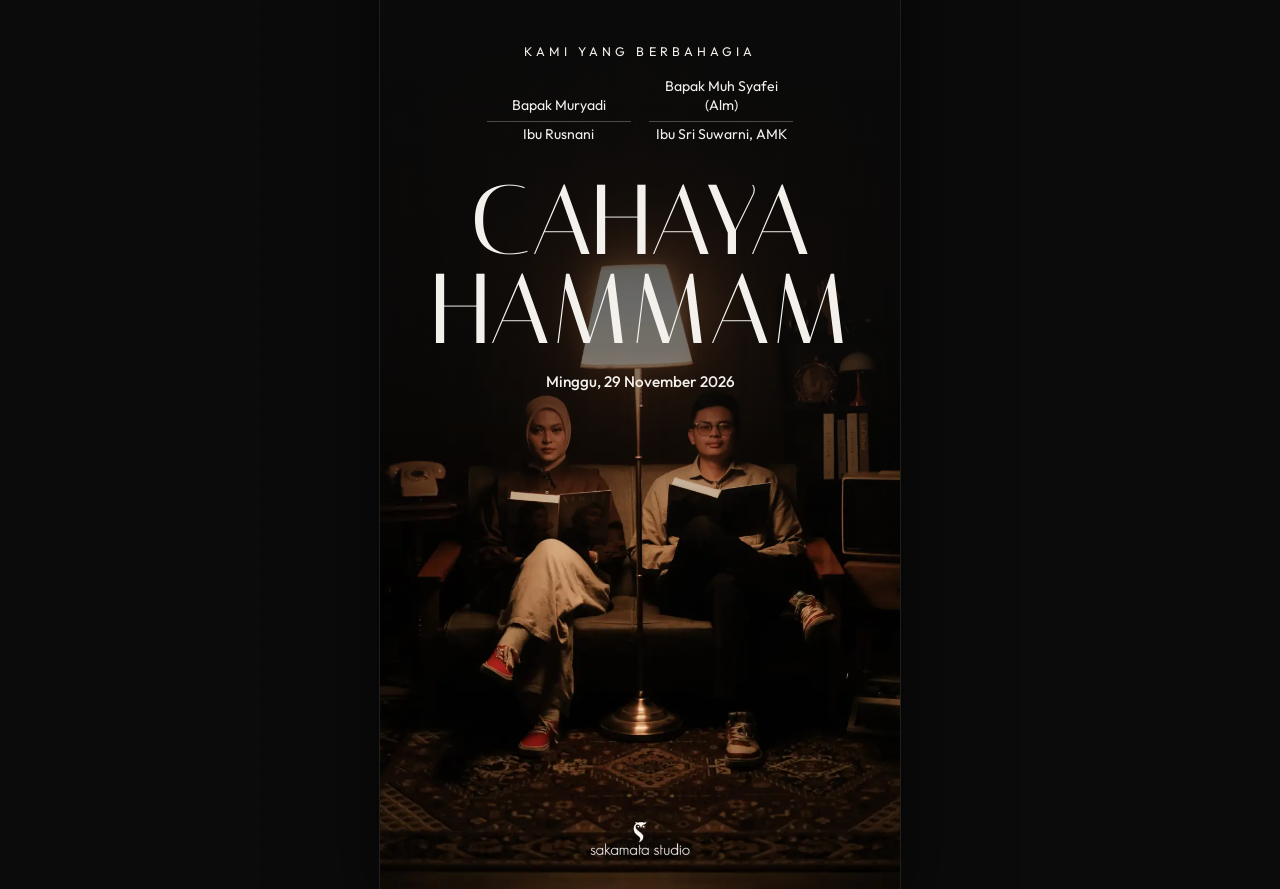
==== commit 13e960af: "[feature] v3 - revisi 5" ====
--- a/index.html
+++ b/index.html
@@ -30,7 +30,7 @@
 
     <!-- ============ Halaman 1 · Sampul ============ -->
     <section class="page page--cover" id="hal-1" aria-label="Halaman 1 dari 4, sampul">
-      <img class="bg" src="/assets/img/foto/sampul.webp" alt="" width="1080" height="1329" fetchpriority="high">
+      <img class="bg" src="/assets/img/foto/sampul.webp" alt="" width="1080" height="1328" fetchpriority="high">
       <div class="page__body cover">
         <p class="monogram" aria-hidden="true"><span>C</span><span>H</span></p>
         <h1 class="cover__names">The Wedding of<br>Cahaya &amp; Hammam</h1>
